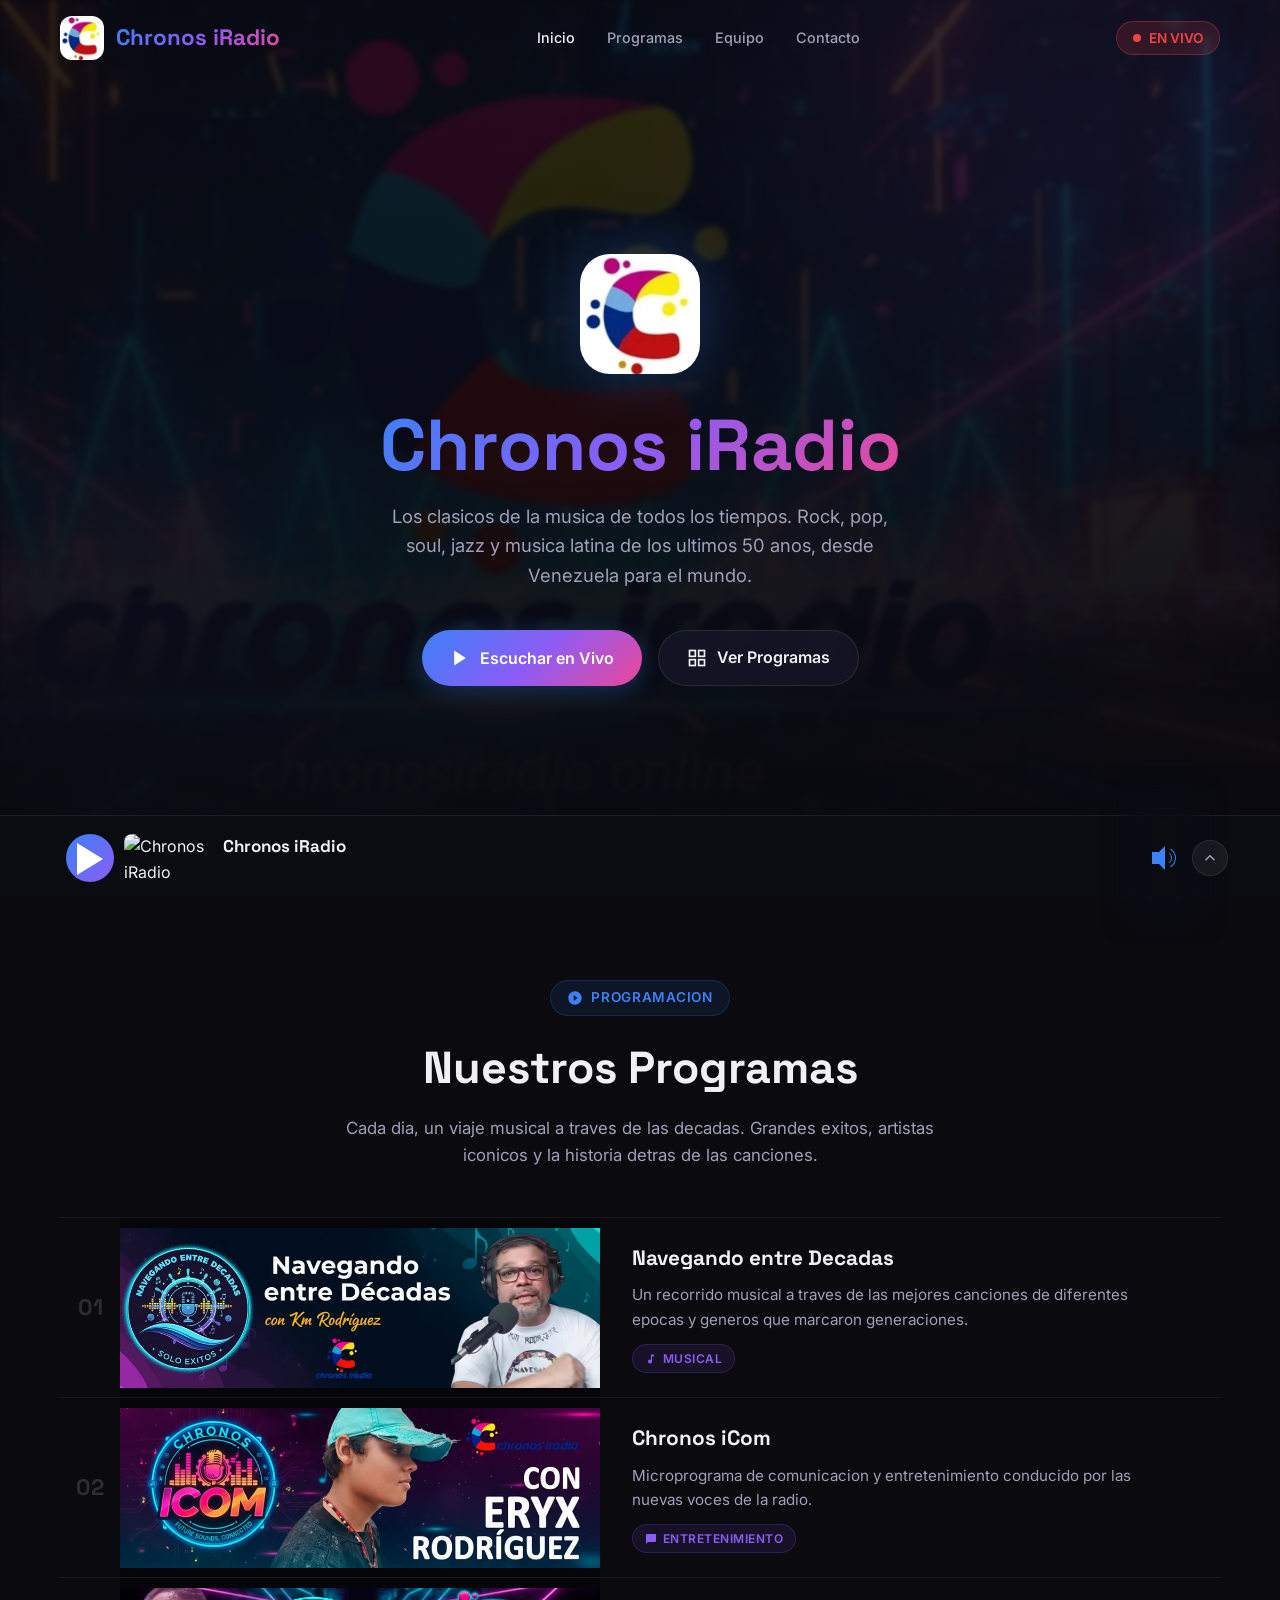
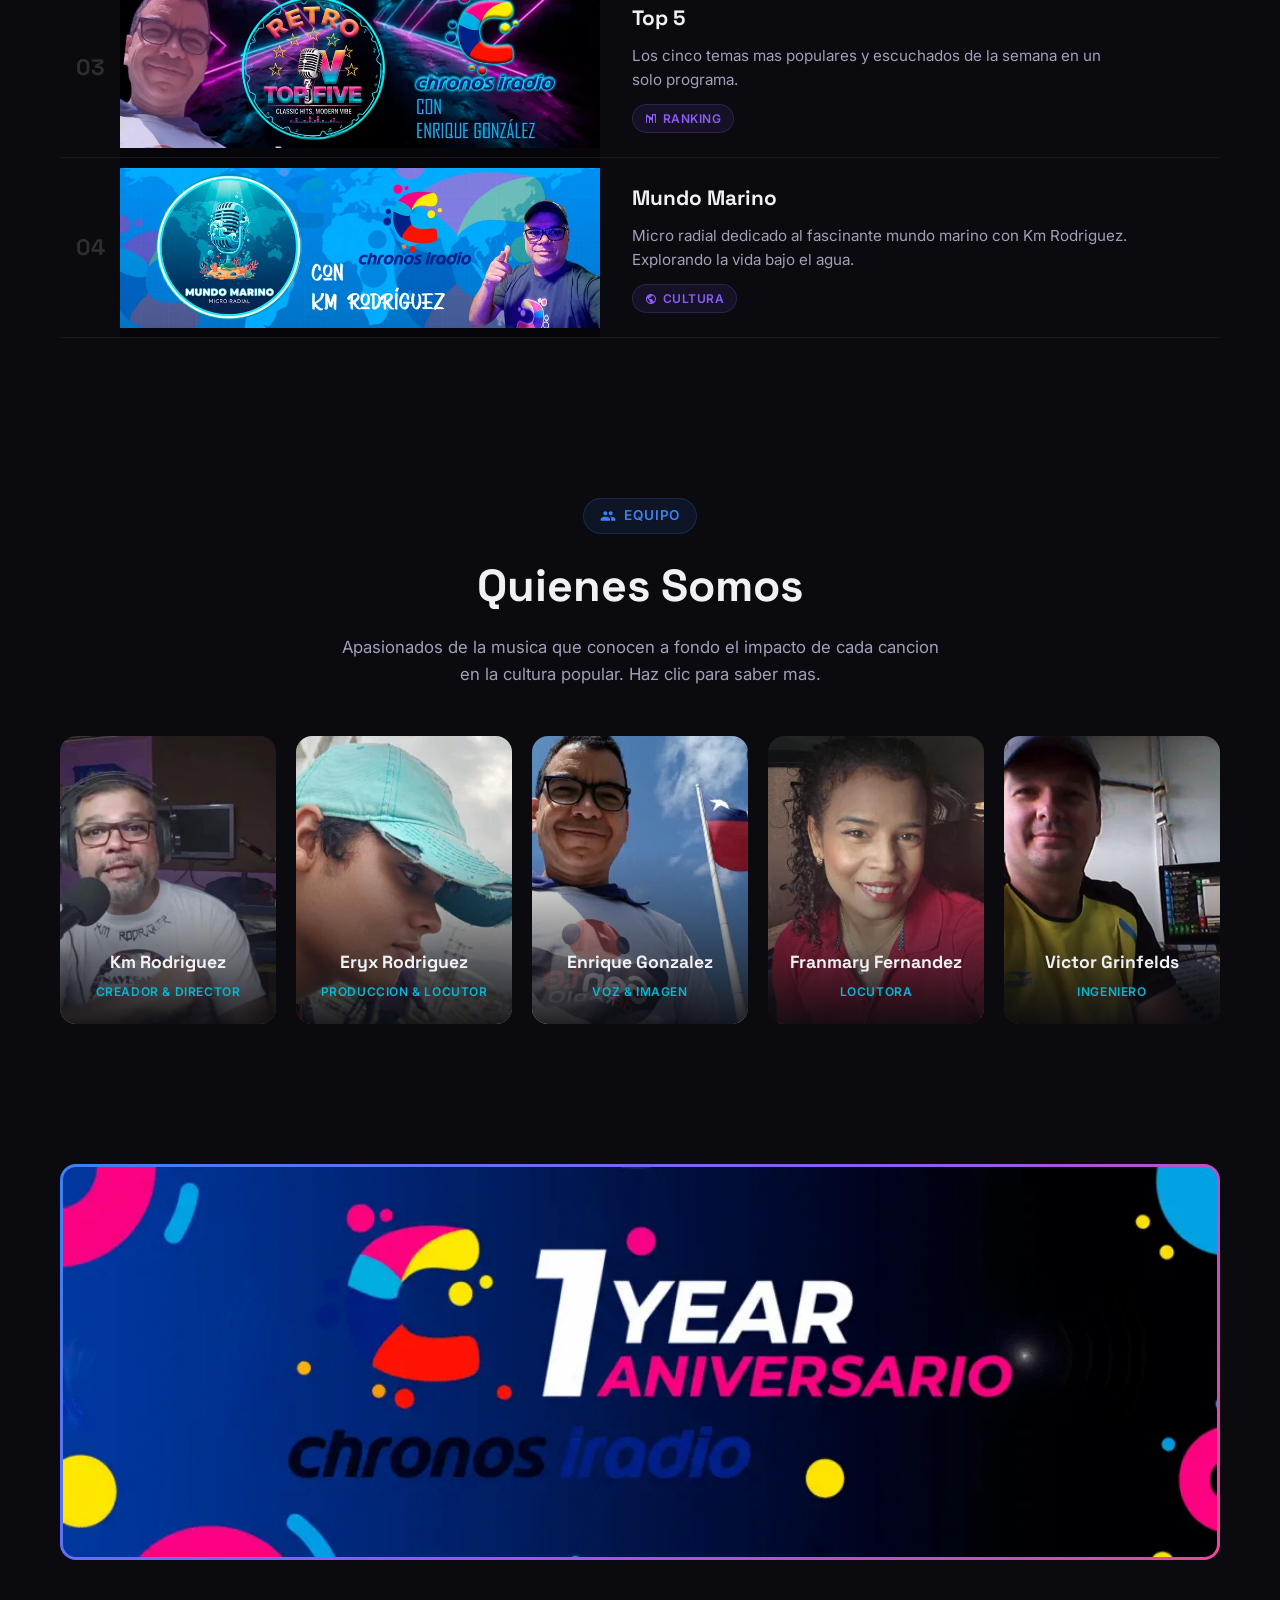
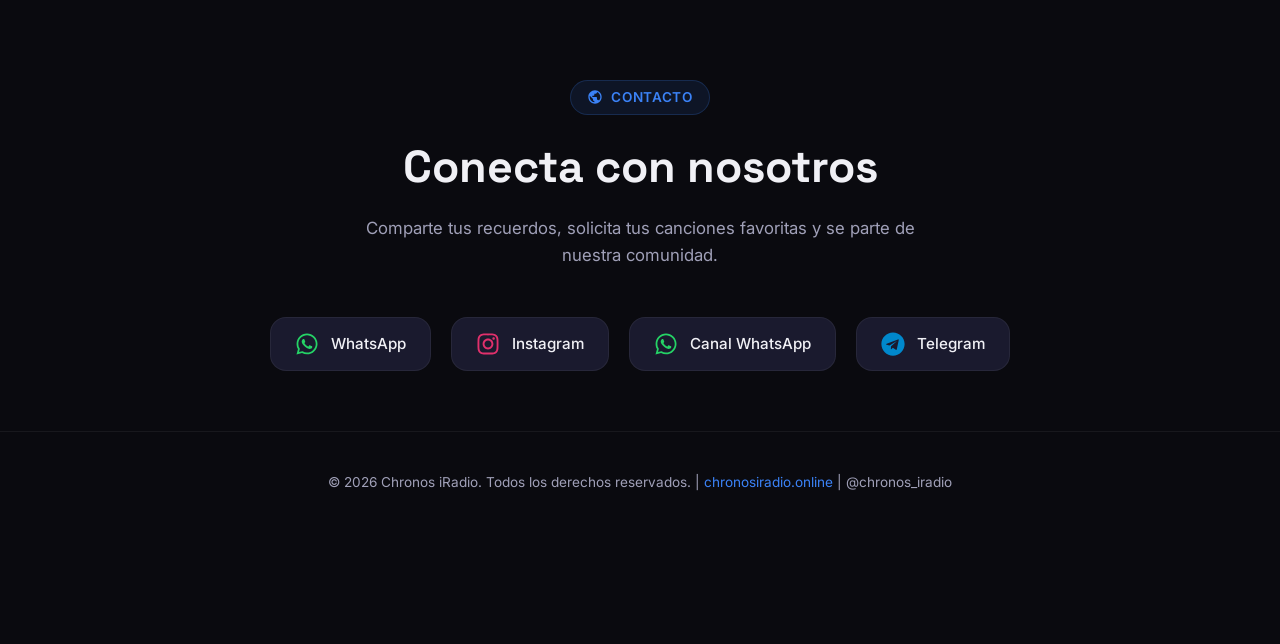
==== index.html @ 2e58a7d7 "fix(player): volumen funcional, sync play/pause, swipe en modal equipo Fullscreen player: - Volumen " ====
<!DOCTYPE html>
<html lang="es">
<head>
    <meta charset="UTF-8">
    <meta name="viewport" content="width=device-width, initial-scale=1.0">
    <title>Chronos iRadio - Radio Online en Vivo</title>
    <meta name="description" content="Chronos iRadio - Los clasicos de la musica de todos los tiempos. Radio online desde Venezuela dedicada a revivir la herencia musical de los ultimos 50 anos. Rock, pop, soul, jazz y musica latina.">
    <meta name="robots" content="index, follow, max-image-preview:large">
    <meta name="author" content="Chronos iRadio">
    <meta name="theme-color" content="#0a0a0f">
    <meta name="geo.region" content="VE">
    <meta name="geo.placename" content="Venezuela">
    <meta name="geo.position" content="10.48801;-66.87919">
    <meta name="ICBM" content="10.48801, -66.87919">
    <link rel="canonical" href="https://chronosiradio.online/">

    <!-- Open Graph -->
    <meta property="og:type" content="website">
    <meta property="og:title" content="Chronos iRadio - Radio Online en Vivo">
    <meta property="og:description" content="Los clasicos de la musica de todos los tiempos. Radio online desde Venezuela con rock, pop, soul, jazz y musica latina de los ultimos 50 anos.">
    <meta property="og:url" content="https://chronosiradio.online/">
    <meta property="og:image" content="https://chronosiradio.online/assets/og/og-banner-chronos.jpeg">
    <meta property="og:image:width" content="1080">
    <meta property="og:image:height" content="359">
    <meta property="og:image:alt" content="Chronos iRadio - Radio online desde Venezuela">
    <meta property="og:site_name" content="Chronos iRadio">
    <meta property="og:locale" content="es_VE">

    <!-- Twitter Card -->
    <meta name="twitter:card" content="summary_large_image">
    <meta name="twitter:title" content="Chronos iRadio - Radio Online en Vivo">
    <meta name="twitter:description" content="Los clasicos de la musica de todos los tiempos. Radio online desde Venezuela con rock, pop, soul, jazz y musica latina de los ultimos 50 anos.">
    <meta name="twitter:image" content="https://chronosiradio.online/assets/og/og-banner-chronos.jpeg">
    <meta name="twitter:image:alt" content="Chronos iRadio - Radio online desde Venezuela">
    <meta name="twitter:site" content="@chronos_iradio">

    <!-- Favicon & Manifest -->
    <link rel="icon" href="assets/logo/chronos-32.jpg" sizes="32x32">
    <link rel="icon" href="assets/logo/chronos-192.jpg" sizes="192x192">
    <link rel="apple-touch-icon" href="assets/logo/chronos-180.jpg">
    <link rel="manifest" href="manifest.json">
    <link rel="author" href="humans.txt">

    <!-- Performance hints -->
    <link rel="preconnect" href="https://fonts.googleapis.com">
    <link rel="preconnect" href="https://fonts.gstatic.com" crossorigin>
    <link rel="dns-prefetch" href="https://onlineradiobox.com">
    <link rel="dns-prefetch" href="https://cdn.onlineradiobox.com">
    <link rel="dns-prefetch" href="https://ecdn.onlineradiobox.com">
    <link rel="preload" as="image" href="assets/hero/banner-chronos.jpeg" fetchpriority="high">
    <link rel="preload" as="image" href="assets/logo/chronos-192.jpg">
    <link href="https://fonts.googleapis.com/css2?family=Inter:wght@300;400;500;600;700;800&family=Space+Grotesk:wght@400;500;600;700&display=swap" rel="stylesheet">

    <!-- Schema.org JSON-LD -->
    <script type="application/ld+json">
    {
        "@context": "https://schema.org",
        "@graph": [
            {
                "@type": "RadioStation",
                "@id": "https://chronosiradio.online/#radiostation",
                "name": "Chronos iRadio",
                "url": "https://chronosiradio.online/",
                "logo": "https://chronosiradio.online/assets/logo/chronos-192.jpg",
                "image": "https://chronosiradio.online/assets/og/og-banner-chronos.jpeg",
                "description": "Chronos iRadio es una estacion de radio dedicada a revivir y celebrar la rica herencia musical de los ultimos cincuenta anos. Desde los vibrantes ritmos del rock de los 70, pasando por las melodias del pop y el soul, hasta los inolvidables acordes del jazz y la musica latina.",
                "genre": ["Rock", "Pop", "Soul", "Jazz", "Latin"],
                "broadcastFrequency": "Online",
                "broadcastTimezone": "America/Caracas",
                "inLanguage": "es",
                "areaServed": {
                    "@type": "Country",
                    "name": "Venezuela"
                },
                "address": {
                    "@type": "PostalAddress",
                    "addressCountry": "VE"
                },
                "sameAs": [
                    "https://www.instagram.com/chronos_iradio",
                    "https://whatsapp.com/channel/0029Vb71Xvi05MUjSz673L1W",
                    "http://t.me/Km_rodriguez"
                ],
                "founder": {
                    "@type": "Person",
                    "name": "Km Rodriguez",
                    "jobTitle": "Creador y Director"
                },
                "employee": [
                    {
                        "@type": "Person",
                        "name": "Eryx Rodriguez",
                        "jobTitle": "Produccion y Locutor"
                    },
                    {
                        "@type": "Person",
                        "name": "Enrique Gonzalez",
                        "jobTitle": "Voz e Imagen"
                    },
                    {
                        "@type": "Person",
                        "name": "Franmary Fernandez",
                        "jobTitle": "Locutora"
                    },
                    {
                        "@type": "Person",
                        "name": "Victor Grinfelds",
                        "jobTitle": "Ingeniero"
                    }
                ]
            },
            {
                "@type": "WebSite",
                "@id": "https://chronosiradio.online/#website",
                "url": "https://chronosiradio.online/",
                "name": "Chronos iRadio",
                "publisher": { "@id": "https://chronosiradio.online/#radiostation" },
                "inLanguage": "es"
            }
        ]
    }
    </script>
    <link rel="stylesheet" href="styles.css">
</head>
<body>

    <a href="#main-content" class="skip-link">Saltar al contenido</a>

    <div class="bg-glow" aria-hidden="true"></div>

    <!-- Header -->
    <header>
    <nav class="navbar" id="navbar">
        <div class="container">
            <a href="#" class="logo">
                <img src="assets/logo/chronos-192.jpg" alt="Chronos iRadio" width="192" height="192" decoding="async">
                <span class="logo-text">Chronos iRadio</span>
            </a>
            <ul class="nav-links">
                <li><a href="#inicio" class="active">Inicio</a></li>
                <li><a href="#programas">Programas</a></li>
                <li><a href="#equipo">Equipo</a></li>
                <li><a href="#contacto">Contacto</a></li>
            </ul>
            <button type="button" class="nav-live-badge" onclick="playAndExpand()" aria-label="Escuchar en vivo y abrir reproductor">
                <span class="live-dot"></span>
                EN VIVO
            </button>
            <button class="menu-toggle" onclick="toggleMobileNav()" aria-label="Abrir menu de navegacion" aria-expanded="false" id="menuToggle">
                <span></span><span></span><span></span>
            </button>
        </div>
    </nav>
    </header>

    <!-- Mobile Nav -->
    <div class="mobile-nav" id="mobileNav" role="dialog" aria-modal="true" aria-label="Menu de navegacion">
        <button class="mobile-nav-close" onclick="toggleMobileNav()">
            <svg viewBox="0 0 24 24" fill="none" stroke="currentColor" stroke-width="2"><line x1="18" y1="6" x2="6" y2="18"/><line x1="6" y1="6" x2="18" y2="18"/></svg>
        </button>
        <a href="#inicio" onclick="toggleMobileNav()">Inicio</a>
        <a href="#programas" onclick="toggleMobileNav()">Programas</a>
        <a href="#equipo" onclick="toggleMobileNav()">Equipo</a>
        <a href="#contacto" onclick="toggleMobileNav()">Contacto</a>
    </div>

    <main id="main-content">

    <!-- Hero -->
    <section class="hero" id="inicio">
        <div class="hero-bg">
            <img src="assets/hero/banner-chronos.jpeg" alt="" width="1080" height="359" fetchpriority="high" decoding="async">
        </div>
        <div class="hero-content">
            <img class="hero-logo" src="assets/logo/chronos-192.jpg" alt="Chronos iRadio Logo" width="192" height="192" fetchpriority="high" decoding="async">
            <h1><span>Chronos iRadio</span></h1>
            <p>Los clasicos de la musica de todos los tiempos. Rock, pop, soul, jazz y musica latina de los ultimos 50 anos, desde Venezuela para el mundo.</p>
            <div class="hero-actions">
                <button type="button" class="btn btn-primary" onclick="playAndExpand()" aria-label="Escuchar Chronos iRadio en vivo y abrir reproductor">
                    <svg viewBox="0 0 24 24" fill="currentColor" aria-hidden="true"><polygon points="5 3 19 12 5 21 5 3"/></svg>
                    Escuchar en Vivo
                </button>
                <a href="#programas" class="btn btn-secondary">
                    <svg viewBox="0 0 24 24" fill="none" stroke="currentColor" stroke-width="2"><rect x="3" y="3" width="7" height="7"/><rect x="14" y="3" width="7" height="7"/><rect x="14" y="14" width="7" height="7"/><rect x="3" y="14" width="7" height="7"/></svg>
                    Ver Programas
                </a>
            </div>
        </div>
    </section>

    <!-- Programs - Cronograma -->
    <section id="programas">
        <div class="container">
            <div class="section-header fade-up">
                <span class="section-tag">
                    <svg width="16" height="16" viewBox="0 0 24 24" fill="currentColor"><path d="M12 2C6.48 2 2 6.48 2 12s4.48 10 10 10 10-4.48 10-10S17.52 2 12 2zm-2 14.5v-9l6 4.5-6 4.5z"/></svg>
                    Programacion
                </span>
                <h2>Nuestros Programas</h2>
                <p>Cada dia, un viaje musical a traves de las decadas. Grandes exitos, artistas iconicos y la historia detras de las canciones.</p>
            </div>

            <div class="schedule-list">
                <div class="schedule-item fade-up stagger-1">
                    <div class="schedule-number">01</div>
                    <div class="schedule-img">
                        <img src="assets/programas/navegando-entre-decadas.webp" alt="Navegando entre Decadas" width="900" height="300" loading="lazy" decoding="async">
                    </div>
                    <div class="schedule-info">
                        <h3>Navegando entre Decadas</h3>
                        <p>Un recorrido musical a traves de las mejores canciones de diferentes epocas y generos que marcaron generaciones.</p>
                        <span class="schedule-badge">
                            <svg width="12" height="12" viewBox="0 0 24 24" fill="currentColor"><path d="M12 3v10.55c-.59-.34-1.27-.55-2-.55-2.21 0-4 1.79-4 4s1.79 4 4 4 4-1.79 4-4V7h4V3h-6z"/></svg>
                            Musical
                        </span>
                    </div>
                </div>

                <div class="schedule-item fade-up stagger-2">
                    <div class="schedule-number">02</div>
                    <div class="schedule-img">
                        <img src="assets/programas/chronos-icom.webp" alt="Chronos iCom" width="900" height="300" loading="lazy" decoding="async">
                    </div>
                    <div class="schedule-info">
                        <h3>Chronos iCom</h3>
                        <p>Microprograma de comunicacion y entretenimiento conducido por las nuevas voces de la radio.</p>
                        <span class="schedule-badge">
                            <svg width="12" height="12" viewBox="0 0 24 24" fill="currentColor"><path d="M20 2H4c-1.1 0-2 .9-2 2v18l4-4h14c1.1 0 2-.9 2-2V4c0-1.1-.9-2-2-2z"/></svg>
                            Entretenimiento
                        </span>
                    </div>
                </div>

                <div class="schedule-item fade-up stagger-3">
                    <div class="schedule-number">03</div>
                    <div class="schedule-img">
                        <img src="assets/programas/top5.webp" alt="Top 5" width="900" height="300" loading="lazy" decoding="async">
                    </div>
                    <div class="schedule-info">
                        <h3>Top 5</h3>
                        <p>Los cinco temas mas populares y escuchados de la semana en un solo programa.</p>
                        <span class="schedule-badge">
                            <svg width="12" height="12" viewBox="0 0 24 24" fill="currentColor"><path d="M2 20h2V8l4 2V6L2 2v18zm6 0h2v-7l4 2V9l-4-2-2-1v14zm6 0h2V4l4 2V2l-6-0v18zm6 0h2V2h-2v18z"/></svg>
                            Ranking
                        </span>
                    </div>
                </div>

                <div class="schedule-item fade-up stagger-4">
                    <div class="schedule-number">04</div>
                    <div class="schedule-img">
                        <img src="assets/programas/mundo-marino.webp" alt="Mundo Marino" width="900" height="300" loading="lazy" decoding="async">
                    </div>
                    <div class="schedule-info">
                        <h3>Mundo Marino</h3>
                        <p>Micro radial dedicado al fascinante mundo marino con Km Rodriguez. Explorando la vida bajo el agua.</p>
                        <span class="schedule-badge">
                            <svg width="12" height="12" viewBox="0 0 24 24" fill="currentColor"><path d="M12 2C6.48 2 2 6.48 2 12s4.48 10 10 10 10-4.48 10-10S17.52 2 12 2zm-1 17.93c-3.95-.49-7-3.85-7-7.93 0-.62.08-1.21.21-1.79L9 15v1c0 1.1.9 2 2 2v1.93zm6.9-2.54c-.26-.81-1-1.39-1.9-1.39h-1v-3c0-.55-.45-1-1-1H8v-2h2c.55 0 1-.45 1-1V7h2c1.1 0 2-.9 2-2v-.41c2.93 1.19 5 4.06 5 7.41 0 2.08-.8 3.97-2.1 5.39z"/></svg>
                            Cultura
                        </span>
                    </div>
                </div>
            </div>
        </div>
    </section>

    <!-- Team -->
    <section id="equipo">
        <div class="container">
            <div class="section-header fade-up">
                <span class="section-tag">
                    <svg width="16" height="16" viewBox="0 0 24 24" fill="currentColor"><path d="M16 11c1.66 0 2.99-1.34 2.99-3S17.66 5 16 5c-1.66 0-3 1.34-3 3s1.34 3 3 3zm-8 0c1.66 0 2.99-1.34 2.99-3S9.66 5 8 5C6.34 5 5 6.34 5 8s1.34 3 3 3zm0 2c-2.33 0-7 1.17-7 3.5V19h14v-2.5c0-2.33-4.67-3.5-7-3.5zm8 0c-.29 0-.62.02-.97.05 1.16.84 1.97 1.97 1.97 3.45V19h6v-2.5c0-2.33-4.67-3.5-7-3.5z"/></svg>
                    Equipo
                </span>
                <h2>Quienes Somos</h2>
                <p>Apasionados de la musica que conocen a fondo el impacto de cada cancion en la cultura popular. Haz clic para saber mas.</p>
            </div>

            <div class="team-grid">
                <div class="team-card fade-up stagger-1" onclick="openModal(0)" onkeydown="if(event.key==='Enter')openModal(0)" role="button" tabindex="0" aria-label="Ver perfil de Km Rodriguez">
                    <img class="team-card-img" src="assets/team/km-rodriguez.webp" alt="Km Rodriguez" width="300" height="400" loading="lazy" decoding="async">
                    <div class="team-card-overlay"></div>
                    <div class="team-card-label">
                        <h3>Km Rodriguez</h3>
                        <span>Creador & Director</span>
                    </div>
                    <div class="team-card-hint">
                        <svg viewBox="0 0 24 24" fill="none" stroke="currentColor" stroke-width="2"><polyline points="15 3 21 3 21 9"/><line x1="21" y1="3" x2="14" y2="10"/></svg>
                    </div>
                    <div class="team-card-border"></div>
                </div>

                <div class="team-card fade-up stagger-2" onclick="openModal(1)" onkeydown="if(event.key==='Enter')openModal(1)" role="button" tabindex="0" aria-label="Ver perfil de Eryx Rodriguez">
                    <img class="team-card-img" src="assets/team/eryx-rodriguez.webp" alt="Eryx Rodriguez" width="300" height="400" loading="lazy" decoding="async">
                    <div class="team-card-overlay"></div>
                    <div class="team-card-label">
                        <h3>Eryx Rodriguez</h3>
                        <span>Produccion & Locutor</span>
                    </div>
                    <div class="team-card-hint">
                        <svg viewBox="0 0 24 24" fill="none" stroke="currentColor" stroke-width="2"><polyline points="15 3 21 3 21 9"/><line x1="21" y1="3" x2="14" y2="10"/></svg>
                    </div>
                    <div class="team-card-border"></div>
                </div>

                <div class="team-card fade-up stagger-3" onclick="openModal(2)" onkeydown="if(event.key==='Enter')openModal(2)" role="button" tabindex="0" aria-label="Ver perfil de Enrique Gonzalez">
                    <img class="team-card-img" src="assets/team/enrique-gonzalez.webp" alt="Enrique Gonzalez" width="300" height="400" loading="lazy" decoding="async">
                    <div class="team-card-overlay"></div>
                    <div class="team-card-label">
                        <h3>Enrique Gonzalez</h3>
                        <span>Voz & Imagen</span>
                    </div>
                    <div class="team-card-hint">
                        <svg viewBox="0 0 24 24" fill="none" stroke="currentColor" stroke-width="2"><polyline points="15 3 21 3 21 9"/><line x1="21" y1="3" x2="14" y2="10"/></svg>
                    </div>
                    <div class="team-card-border"></div>
                </div>

                <div class="team-card fade-up stagger-4" onclick="openModal(3)" onkeydown="if(event.key==='Enter')openModal(3)" role="button" tabindex="0" aria-label="Ver perfil de Franmary Fernandez">
                    <img class="team-card-img" src="assets/team/franmary-fernandez.webp" alt="Franmary Fernandez" width="300" height="400" loading="lazy" decoding="async">
                    <div class="team-card-overlay"></div>
                    <div class="team-card-label">
                        <h3>Franmary Fernandez</h3>
                        <span>Locutora</span>
                    </div>
                    <div class="team-card-hint">
                        <svg viewBox="0 0 24 24" fill="none" stroke="currentColor" stroke-width="2"><polyline points="15 3 21 3 21 9"/><line x1="21" y1="3" x2="14" y2="10"/></svg>
                    </div>
                    <div class="team-card-border"></div>
                </div>

                <div class="team-card fade-up" onclick="openModal(4)" onkeydown="if(event.key==='Enter')openModal(4)" role="button" tabindex="0" aria-label="Ver perfil de Victor Grinfelds">
                    <img class="team-card-img" src="assets/team/victor-grinfelds.webp" alt="Victor Grinfelds" width="300" height="400" loading="lazy" decoding="async">
                    <div class="team-card-overlay"></div>
                    <div class="team-card-label">
                        <h3>Victor Grinfelds</h3>
                        <span>Ingeniero</span>
                    </div>
                    <div class="team-card-hint">
                        <svg viewBox="0 0 24 24" fill="none" stroke="currentColor" stroke-width="2"><polyline points="15 3 21 3 21 9"/><line x1="21" y1="3" x2="14" y2="10"/></svg>
                    </div>
                    <div class="team-card-border"></div>
                </div>
            </div>
        </div>
    </section>

    <!-- Team Modal -->
    <div class="modal-backdrop" id="teamModal" onclick="closeModal(event)" role="dialog" aria-modal="true" aria-labelledby="modalName">
        <div class="modal-sibling modal-sibling-prev" id="siblingPrev" onclick="navigateModal(-1)" role="button" tabindex="0" aria-label="Miembro anterior">
            <img class="modal-sibling-img" id="siblingPrevImg" src="" alt="" width="240" height="140" decoding="async">
            <div class="modal-sibling-info">
                <h4 id="siblingPrevName"></h4>
                <span id="siblingPrevRole"></span>
            </div>
        </div>
        <div class="modal-card" onclick="event.stopPropagation()">
            <button class="modal-close" onclick="closeModal()" aria-label="Cerrar modal">
                <svg viewBox="0 0 24 24" fill="none" stroke="currentColor" stroke-width="2" aria-hidden="true"><line x1="18" y1="6" x2="6" y2="18"/><line x1="6" y1="6" x2="18" y2="18"/></svg>
            </button>
            <div class="modal-img-wrap">
                <img id="modalImg" src="" alt="" width="320" height="400" decoding="async">
            </div>
            <div class="modal-body">
                <h2 id="modalName"></h2>
                <div class="modal-role" id="modalRole"></div>
                <p id="modalDesc"></p>
            </div>
        </div>
        <div class="modal-sibling modal-sibling-next" id="siblingNext" onclick="navigateModal(1)" role="button" tabindex="0" aria-label="Miembro siguiente">
            <img class="modal-sibling-img" id="siblingNextImg" src="" alt="" width="240" height="140" decoding="async">
            <div class="modal-sibling-info">
                <h4 id="siblingNextName"></h4>
                <span id="siblingNextRole"></span>
            </div>
        </div>
    </div>

    <!-- Anniversary -->
    <section class="anniversary">
        <div class="container">
            <div class="anniversary-card fade-up">
                <div class="anniversary-inner">
                    <img src="assets/aniversario/banner-aniversario.webp" alt="1er Aniversario Chronos iRadio" width="1024" height="346" loading="lazy" decoding="async">
                </div>
            </div>
        </div>
    </section>

    <!-- Social / Contact -->
    <section class="social-section" id="contacto">
        <div class="container">
            <div class="section-header fade-up">
                <span class="section-tag">
                    <svg width="16" height="16" viewBox="0 0 24 24" fill="currentColor"><path d="M12 2C6.48 2 2 6.48 2 12s4.48 10 10 10 10-4.48 10-10S17.52 2 12 2zm-1 17.93c-3.95-.49-7-3.85-7-7.93 0-.62.08-1.21.21-1.79L9 15v1c0 1.1.9 2 2 2v1.93zm6.9-2.54c-.26-.81-1-1.39-1.9-1.39h-1v-3c0-.55-.45-1-1-1H8v-2h2c.55 0 1-.45 1-1V7h2c1.1 0 2-.9 2-2v-.41c2.93 1.19 5 4.06 5 7.41 0 2.08-.8 3.97-2.1 5.39z"/></svg>
                    Contacto
                </span>
                <h2>Conecta con nosotros</h2>
                <p>Comparte tus recuerdos, solicita tus canciones favoritas y se parte de nuestra comunidad.</p>
            </div>
            <div class="social-grid fade-up">
                <a href="https://wa.me/qr/2DUYA6GKYEP6I1" target="_blank" rel="noopener" class="social-link whatsapp" aria-label="Contactar por WhatsApp">
                    <svg viewBox="0 0 448 512" fill="currentColor"><path d="M380.9 97.1C339 55.1 283.2 32 223.9 32c-122.4 0-222 99.6-222 222 0 39.1 10.2 77.3 29.6 111L0 480l117.7-30.9c32.4 17.7 68.9 27 106.1 27h.1c122.3 0 224.1-99.6 224.1-222 0-59.3-25.2-115-67.1-157zm-157 341.6c-33.2 0-65.7-8.9-94-25.7l-6.7-4-69.8 18.3L72 359.2l-4.4-7c-18.5-29.4-28.2-63.3-28.2-98.2 0-101.7 82.8-184.5 184.6-184.5 49.3 0 95.6 19.2 130.4 54.1 34.8 34.9 56.2 81.2 56.1 130.5 0 101.8-84.9 184.6-186.6 184.6zm101.2-138.2c-5.5-2.8-32.8-16.2-37.9-18-5.1-1.9-8.8-2.8-12.5 2.8-3.7 5.6-14.3 18-17.6 21.8-3.2 3.7-6.5 4.2-12 1.4-32.6-16.3-54-29.1-75.5-66-5.7-9.8 5.7-9.1 16.3-30.3 1.8-3.7.9-6.9-.5-9.7-1.4-2.8-12.5-30.1-17.1-41.2-4.5-10.8-9.1-9.3-12.5-9.5-3.2-.2-6.9-.2-10.6-.2-3.7 0-9.7 1.4-14.8 6.9-5.1 5.6-19.4 19-19.4 46.3 0 27.3 19.9 53.7 22.6 57.4 2.8 3.7 39.1 59.7 94.8 83.8 35.2 15.2 49 16.5 66.6 13.9 10.7-1.6 32.8-13.4 37.4-26.4 4.6-13 4.6-24.1 3.2-26.4-1.3-2.5-5-3.9-10.5-6.6z"/></svg>
                    <span>WhatsApp</span>
                </a>
                <a href="https://www.instagram.com/chronos_iradio" target="_blank" rel="me noopener" class="social-link instagram" aria-label="Seguir en Instagram">
                    <svg viewBox="0 0 448 512" fill="currentColor"><path d="M224.1 141c-63.6 0-114.9 51.3-114.9 114.9s51.3 114.9 114.9 114.9S339 319.5 339 255.9 287.7 141 224.1 141zm0 189.6c-41.1 0-74.7-33.5-74.7-74.7s33.5-74.7 74.7-74.7 74.7 33.5 74.7 74.7-33.6 74.7-74.7 74.7zm146.4-194.3c0 14.9-12 26.8-26.8 26.8-14.9 0-26.8-12-26.8-26.8s12-26.8 26.8-26.8 26.8 12 26.8 26.8zm76.1 27.2c-1.7-35.9-9.9-67.7-36.2-93.9-26.2-26.2-58-34.4-93.9-36.2-37-2.1-147.9-2.1-184.9 0-35.8 1.7-67.6 9.9-93.9 36.1s-34.4 58-36.2 93.9c-2.1 37-2.1 147.9 0 184.9 1.7 35.9 9.9 67.7 36.2 93.9s58 34.4 93.9 36.2c37 2.1 147.9 2.1 184.9 0 35.9-1.7 67.7-9.9 93.9-36.2 26.2-26.2 34.4-58 36.2-93.9 2.1-37 2.1-147.8 0-184.8zM398.8 388c-7.8 19.6-22.9 34.7-42.6 42.6-29.5 11.7-99.5 9-132.1 9s-102.7 2.6-132.1-9c-19.6-7.8-34.7-22.9-42.6-42.6-11.7-29.5-9-99.5-9-132.1s-2.6-102.7 9-132.1c7.8-19.6 22.9-34.7 42.6-42.6 29.5-11.7 99.5-9 132.1-9s102.7-2.6 132.1 9c19.6 7.8 34.7 22.9 42.6 42.6 11.7 29.5 9 99.5 9 132.1s2.7 102.7-9 132.1z"/></svg>
                    <span>Instagram</span>
                </a>
                <a href="https://whatsapp.com/channel/0029Vb71Xvi05MUjSz673L1W" target="_blank" rel="noopener" class="social-link whatsapp" aria-label="Unirse al canal de WhatsApp">
                    <svg viewBox="0 0 448 512" fill="currentColor"><path d="M380.9 97.1C339 55.1 283.2 32 223.9 32c-122.4 0-222 99.6-222 222 0 39.1 10.2 77.3 29.6 111L0 480l117.7-30.9c32.4 17.7 68.9 27 106.1 27h.1c122.3 0 224.1-99.6 224.1-222 0-59.3-25.2-115-67.1-157zm-157 341.6c-33.2 0-65.7-8.9-94-25.7l-6.7-4-69.8 18.3L72 359.2l-4.4-7c-18.5-29.4-28.2-63.3-28.2-98.2 0-101.7 82.8-184.5 184.6-184.5 49.3 0 95.6 19.2 130.4 54.1 34.8 34.9 56.2 81.2 56.1 130.5 0 101.8-84.9 184.6-186.6 184.6zm101.2-138.2c-5.5-2.8-32.8-16.2-37.9-18-5.1-1.9-8.8-2.8-12.5 2.8-3.7 5.6-14.3 18-17.6 21.8-3.2 3.7-6.5 4.2-12 1.4-32.6-16.3-54-29.1-75.5-66-5.7-9.8 5.7-9.1 16.3-30.3 1.8-3.7.9-6.9-.5-9.7-1.4-2.8-12.5-30.1-17.1-41.2-4.5-10.8-9.1-9.3-12.5-9.5-3.2-.2-6.9-.2-10.6-.2-3.7 0-9.7 1.4-14.8 6.9-5.1 5.6-19.4 19-19.4 46.3 0 27.3 19.9 53.7 22.6 57.4 2.8 3.7 39.1 59.7 94.8 83.8 35.2 15.2 49 16.5 66.6 13.9 10.7-1.6 32.8-13.4 37.4-26.4 4.6-13 4.6-24.1 3.2-26.4-1.3-2.5-5-3.9-10.5-6.6z"/></svg>
                    <span>Canal WhatsApp</span>
                </a>
                <a href="http://t.me/Km_rodriguez" target="_blank" rel="noopener" class="social-link telegram" aria-label="Contactar por Telegram">
                    <svg viewBox="0 0 496 512" fill="currentColor"><path d="M248 8C111 8 0 119 0 256s111 248 248 248 248-111 248-248S385 8 248 8zm121.8 169.9l-40.7 191.8c-3 13.6-11.1 16.9-22.4 10.5l-62-45.7-29.9 28.8c-3.3 3.3-6.1 6.1-12.5 6.1l4.4-63.1 114.9-103.8c5-4.4-1.1-6.9-7.7-2.5l-142 89.4-61.2-19.1c-13.3-4.2-13.6-13.3 2.8-19.7l239.1-92.2c11.1-4 20.8 2.7 17.2 19.5z"/></svg>
                    <span>Telegram</span>
                </a>
            </div>
        </div>
    </section>

    </main>

    <!-- Footer -->
    <footer class="site-footer">
        <div class="container">
            <p>&copy; <span id="year">2026</span> Chronos iRadio. Todos los derechos reservados. | <a href="https://chronosiradio.online">chronosiradio.online</a> | @chronos_iradio</p>
        </div>
    </footer>

    <!-- Fixed Player Bar -->
    <div class="player-bar" id="playerBar">
        <div class="player-bar-inner" style="position:relative;">

            <button type="button" class="player-expand" onclick="openFullscreenPlayer()" aria-label="Abrir reproductor en pantalla completa">
                <svg viewBox="0 0 24 24" fill="none" stroke="currentColor" stroke-width="2" aria-hidden="true"><polyline points="18 15 12 9 6 15"/></svg>
            </button>

<!--OnlineRadioBox Player widget-->
            <div class="orbP" id="orb_player_145cb053ba408304" vlm="0.8">
            <style media="screen">
              .orbP{position:relative;box-sizing:border-box;overflow:hidden;font-weight:normal;border:1px solid transparent;user-select:none;text-align:left}.orbP br,.orbP>br{display:none!important}.orbP p,.orbP>p{margin:0!important;padding:0!important;line-height:normal!important;font-size:inherit!important}.orbPh{display:block;position:absolute;z-index:100;top:50%;margin-top:-12px!important;right:10px;width:21px!important;text-decoration:none!important;cursor:pointer}.orbPh>img{margin:0!important;border:none;height:24px!important;-webkit-filter:drop-shadow(2px 2px 0 rgba(47,99,160,.2));filter:drop-shadow(2px 2px 0 rgba(47,99,160,.2))}.orbPt{text-decoration:none!important}.orbPti{float:left;margin:0 10px 0 0!important;vertical-align:top!important;height:48px!important;width:89px!important;border:none!important;border-radius:2px!important;opacity:1!important}.orbPtn{display:block;margin-right:52px;line-height:24px!important;font-size:17px!important;font-weight:bold!important;text-overflow:ellipsis;overflow:hidden;white-space:nowrap}.orbPtt{display:block;margin-right:52px;text-decoration:none!important;line-height:24px!important;font-size:12px!important;opacity:.85;transition:opacity .2s;text-overflow:ellipsis;overflow:hidden;white-space:nowrap}.orbPtt:hover{opacity:1}.orbPp,.orbPs{float:left!important;margin:0 10px 0 0!important;padding:0!important;height:48px!important;width:48px!important;line-height:48px!important;border-radius:2px!important;border:none!important;text-align:center!important;cursor:pointer;-webkit-appearance:none;-moz-appearance:none;appearance:none!important}.orbPp::before,.orbPs::before{display:inline-block;vertical-align:middle;content:'';width:0;height:0;border-style:solid}.orbPp::before{border-width:16px 0 16px 26px}.orbPs::before{border-width:16px}.orbPp:hover,.orbPs:hover{-webkit-transform:scale(1.087);transform:scale(1.087)}.orbPhc{position:relative!important;box-sizing:border-box!important;padding:10px!important;overflow:hidden}
              .orbPpl{position:relative;overflow:auto;overflow-x:hidden;overflow-y:auto;margin:0!important;padding:0!important;list-style:none!important}.orbPpli{box-sizing:border-box;margin:0!important;padding:0 10px!important;list-style:none!important;background-image:none;float:none!important;height:auto!important}.orbPpli>a,.orbPpli>span{display:block!important;padding:0!important;margin:0!important;height:auto!important;font-weight:normal!important;text-decoration:none!important;line-height:32px!important;font-size:14px!important;text-overflow:ellipsis;overflow:hidden;white-space:nowrap;transition:color .125s;border:none!important;text-align:left!important}.orbPpli>a:hover,.orbPpli>span:hover{background:transparent!important}.orbPpli>a>time,.orbPpli>span>time{display:inline-block;font-size:12px!important;width:3em!important}.orbPpli+li{border-style:solid!important;border-width:1px 0 0!important}
              .orbV{position:absolute;z-index:1!important;width:24px!important;right:48px!important;top:0!important;bottom:0!important;line-height:1!important;overflow:hidden!important;transition:width .3s}.orbV:hover{width:160px!important}.orbVC{position:absolute!important;height:18px!important;left:24px!important;top:50%!important;margin:-9px 0 0 11px!important}.orbVC::after{display:block;content:'';margin-top:4px;width:0;height:0;border-style:solid;border-width:4px 100px 4px 0;opacity:.33}.orbVCs{position:absolute!important;z-index:2!important;top:0!important;width:18px!important;height:18px!important;border-radius:50%!important;cursor:ew-resize!important;box-shadow:0 6px 8px -2px rgba(0,9,18,0.36)}.orbVb{position:absolute!important;width:24px!important;height:24px!important;top:50%!important;left:0!important;margin-top:-12px;white-space:nowrap!important;cursor:pointer;transition:opacity .3s}.orbVb::before{display:inline-block;content:'';vertical-align:middle;width:7px;height:12px}.orbVb::after{display:inline-block;content:'';vertical-align:middle;border-width:12px 12px 12px 0;border-style:solid;height:0;width:0;margin-left:-6px}.orbV:hover .orbVb{opacity:.33!important;cursor:default}.orbVb>._m{display:block!important;width:7px!important;height:18px!important;position:absolute!important;top:50%;margin-top:-9px!important;right:0;overflow:hidden!important}.orbVb>._m::before{display:block;content:'';position:absolute;right:0;top:50%;width:28px;height:24px;margin-top:-12px;border:1px solid;border-radius:50%}.orbVb>._m::after{display:block;content:'';position:absolute;right:4px;top:50%;width:14px;height:14px;margin-top:-7px;border:1px solid;border-radius:50%}
              .orbF{padding:0 0 10px 10px!important;border-top:1px solid;display:flex;flex-flow:row nowrap!important}
              .orbFl{margin:0!important;padding:0!important;list-style:none!important}
              .orbFli,.orbFh{display:inline-block!important;vertical-align:top!important;line-height:18px!important;white-space:nowrap!important;margin:10px 7px 0 0!important;padding:0 6px 0 0!important;text-indent:0!important;list-style:none!important;font-size:11px!important;text-align:right}
              .orbFlif{float:left!important;width:27px!important;height:18px!important;margin-right:5px!important}
              .orbFhi{position:relative!important;display:inline-block!important;vertical-align:baseline!important;width:8px!important;height:9px!important;margin:0 8px 0 5px!important;border-style:solid!important;border-width:2px 1px 0 1px!important;border-radius:5px 5px 0 0!important;opacity:.5}
              .orbFhi::before,.orbFhi::after{display:block;content:'';position:absolute;bottom:-2px;width:0;height:3px;border-style:solid;border-width:2px;border-radius:3px}
              .orbFhi::before{left:-4px}.orbFhi::after{right:-4px}
              .orbPm{margin:0!important;padding:0!important;list-style:none!important}
              .orbPmi{position:relative;margin:0!important;padding:10px!important;list-style:none!important;border:dotted rgba(204,204,204,0.5);border-width:1px 0 0;font-size:12px!important;overflow:hidden;white-space:nowrap;line-height:1!important;cursor:pointer}
              .orbPmi::before{display:block;content:'';position:absolute;z-index:1;top:50%;right:10px;margin-top:-8px;width:0;height:0;border-style:solid;border-width:8px 0 8px 13px;opacity:.5;transition:opacity .2s}
              .orbPmi:hover::before{opacity:1}
              .orbPmi::after{display:block;content:'';position:absolute;top:0;bottom:0;right:0;width:36px}
              .orbPmii{display:inline-block;vertical-align:middle;margin-right:10px;width:30px;height:16px;border:none!important;border-radius:2px!important}
              .orbPmin{display:inline-block;vertical-align:middle}
              .cmpct .orbPti{height:24px!important;width:44px!important}
              .cmpct .orbPtn{line-height:12px!important;font-size:12px!important}
              .cmpct .orbPtt{line-height:12px!important;font-size:10px!important}
              .cmpct .orbPp,.cmpct .orbPs{height:24px!important;width:24px!important;line-height:24px!important}
              .cmpct .orbPp::before{border-width:8px 0 8px 13px!important}
              .cmpct .orbPs::before{border-width:8px!important}
              .cmpct .orbPpli>a,.cmpct .orbPpli>span{line-height:24px!important;font-size:12px!important}
              .cmpct .orbPpli>a>time,.cmpct .orbPpli>span>time{font-size:11px!important}
            </style>
            <style media="screen" id="orb_player_145cb053ba408304_settings">
              .orbP{background-color:transparent !important;border:none !important;border-radius:0 !important;}
              .orbPp,.orbPs{background:linear-gradient(135deg, #3b82f6, #8b5cf6) !important;border-radius:50% !important;}
              .orbPp::before{border-color:transparent transparent transparent #fff !important}
              .orbPs::before{border-color:#fff !important}
              .orbPtn,.orbPtt,.orbPtt:hover{color:#f0f0f5 !important;}
              .orbV{background-color:rgba(12,12,20,0.95) !important;box-shadow:0 0 24px 24px rgba(12,12,20,0.95) !important}
              .orbVC::after,.orbVb::after{border-color:transparent #3b82f6 transparent transparent !important}
              .orbVb::before,.orbVCs{background:#3b82f6 !important}
              .orbVb>._m::before,.orbVb>._m::after{border-color:#3b82f6 !important}
              .orbPti{border-radius:8px !important}
              .orbPhc{padding:14px 10px !important;overflow:visible !important}
              .orbPtn{line-height:24px !important;min-height:24px !important}
              .orbPtt{line-height:24px !important;min-height:24px !important}
              .orbPp,.orbPs{min-height:48px !important}
            </style>
            <div class="orbPhc">
              <a class="orbPh" href="https://onlineradiobox.com/ve/" title="Listen on Online Radio Box!" target="_blank"><img src="https://ecdn.onlineradiobox.com/img/wl.svg" alt="Listen on Online Radio Box!"></a>
              <audio id="orb_player_145cb053ba408304_p" crossorigin="anonymous" style="width:1px;height:1px;overflow:hidden;position:absolute;"></audio>
              <button class="orbPp" title="En Vivo" aria-label="Reproducir Chronos iRadio en directo" country="ve" alias="chronos" stream="1" autoplay="autoplay"></button>
              <a class="orbPt" href="https://onlineradiobox.com/ve/chronos/" target="_blank">
                <img class="orbPti" src="https://cdn.onlineradiobox.com/img/l/1/140421.v2.png" alt="Chronos iRadio">
                <span class="orbPtn">Chronos iRadio</span>
              </a>
              <span class="orbPtt" loading="cargando" playing="en directo" error="error de reproduccion" not_supported="this browser can't play it" external="Escuchar ahora (Abrir en un reproductor emergente)" geo_blocked="No disponible en tu pa&iacute;s"></span>
              <div class="orbV"><div class="orbVb"><i class="_m"></i></div><div class="orbVC"><div class="orbVCs"></div></div></div>
            </div>
            <script>
              // Fix protocol-relative URLs (//...) when opened via file://
              if (location.protocol === 'file:') {
                (function() {
                  function fixUrl(u) { return (typeof u === 'string' && u.startsWith('//')) ? 'https:' + u : u; }

                  // Patch script.src setter
                  var desc = Object.getOwnPropertyDescriptor(HTMLScriptElement.prototype, 'src');
                  if (desc && desc.set) {
                    var origSet = desc.set;
                    Object.defineProperty(HTMLScriptElement.prototype, 'src', {
                      set: function(v) { origSet.call(this, fixUrl(v)); },
                      get: desc.get, configurable: true
                    });
                  }

                  // Patch setAttribute for src/href
                  var origSetAttr = Element.prototype.setAttribute;
                  Element.prototype.setAttribute = function(n, v) {
                    if (n === 'src' || n === 'href') v = fixUrl(v);
                    return origSetAttr.call(this, n, v);
                  };

                  // Patch XMLHttpRequest.open
                  var origXhrOpen = XMLHttpRequest.prototype.open;
                  XMLHttpRequest.prototype.open = function(method, url) {
                    arguments[1] = fixUrl(url);
                    return origXhrOpen.apply(this, arguments);
                  };

                  // Patch fetch
                  var origFetch = window.fetch;
                  window.fetch = function(input) {
                    if (typeof input === 'string') arguments[0] = fixUrl(input);
                    return origFetch.apply(this, arguments);
                  };
                })();
              }

              var orbp_w = orbp_w || { lang: "es-es" };
              orbp_w.cmd = orbp_w.cmd || [];
              orbp_w.apiUrl = "https://onlineradiobox.com";
              orbp_w.cmd.push(function() { orbp_w.init("orb_player_145cb053ba408304"); });
              var s, t; s = document.createElement('script'); s.type = 'text/javascript';
              s.src = "https://ecdn.onlineradiobox.com/js/pwidget2.min.235ca64e.js";
              t = document.getElementsByTagName('script')[0]; t.parentNode.insertBefore(s, t);
            </script>
            </div>
            <!--OnlineRadioBox Player widget-->
        </div>
    </div>

    <!-- Fullscreen Player -->
    <div class="fsp" id="fullscreenPlayer" role="dialog" aria-modal="true" aria-label="Reproductor en pantalla completa" aria-hidden="true">
        <div class="fsp-backdrop" onclick="closeFullscreenPlayer()"></div>
        <div class="fsp-content">
            <div class="fsp-top">
                <button type="button" class="fsp-close" onclick="closeFullscreenPlayer()" aria-label="Cerrar reproductor">
                    <svg viewBox="0 0 24 24" fill="none" stroke="currentColor" stroke-width="2.5" aria-hidden="true"><polyline points="6 9 12 15 18 9"/></svg>
                </button>
                <span class="fsp-label">Reproduciendo ahora</span>
                <span style="width:44px;" aria-hidden="true"></span>
            </div>

            <div class="fsp-cover">
                <img src="assets/logo/chronos-192.jpg" alt="Chronos iRadio" width="192" height="192">
            </div>

            <div class="fsp-info">
                <h2>Chronos iRadio</h2>
                <div class="fsp-status" id="fspStatus">
                    <span class="live-dot"></span>
                    <span id="fspStatusText">En directo</span>
                </div>
                <div class="fsp-track" id="fspTrack" aria-live="polite">Los clásicos de siempre</div>
            </div>

            <div style="width:100%; display:flex; flex-direction:column; align-items:center;">
                <div class="fsp-controls">
                    <button type="button" class="fsp-play" id="fspPlay" onclick="togglePlay()" aria-label="Reproducir o pausar">
                        <svg id="fspPlayIcon" viewBox="0 0 24 24" fill="currentColor" aria-hidden="true"><polygon points="7 4 20 12 7 20 7 4"/></svg>
                    </button>
                </div>

                <div class="fsp-volume-wrap">
                    <svg viewBox="0 0 24 24" fill="currentColor" aria-hidden="true"><path d="M3 9v6h4l5 5V4L7 9H3z"/></svg>
                    <input type="range" class="fsp-volume" id="fspVolume" min="0" max="100" value="80" aria-label="Volumen">
                    <svg viewBox="0 0 24 24" fill="currentColor" aria-hidden="true"><path d="M3 9v6h4l5 5V4L7 9H3zm13.5 3c0-1.77-1.02-3.29-2.5-4.03v8.05c1.48-.73 2.5-2.25 2.5-4.02zM14 3.23v2.06c2.89.86 5 3.54 5 6.71s-2.11 5.85-5 6.71v2.06c4.01-.91 7-4.49 7-8.77s-2.99-7.86-7-8.77z"/></svg>
                </div>
            </div>
        </div>
    </div>

    <script src="app.js" defer></script>
</body>
</html>
---- styles.css ----
*, *::before, *::after { box-sizing: border-box; margin: 0; padding: 0; }

:root {
    --bg-primary: #0a0a0f;
    --bg-secondary: #12121a;
    --bg-card: #1a1a2e;
    --bg-glass: rgba(26, 26, 46, 0.6);
    --text-primary: #f0f0f5;
    --text-secondary: #a0a0b8;
    --accent-blue: #3b82f6;
    --accent-purple: #8b5cf6;
    --accent-pink: #ec4899;
    --accent-cyan: #06b6d4;
    --gradient-main: linear-gradient(135deg, #3b82f6, #8b5cf6, #ec4899);
    --radius: 16px;
    --radius-sm: 8px;
    --shadow: 0 8px 32px rgba(0, 0, 0, 0.3);
    --transition: 0.3s cubic-bezier(0.4, 0, 0.2, 1);
}

html { scroll-behavior: smooth; }

body {
    font-family: 'Inter', system-ui, -apple-system, sans-serif;
    background: var(--bg-primary);
    color: var(--text-primary);
    line-height: 1.6;
    overflow-x: hidden;
    padding-bottom: 130px;
}

a { color: inherit; text-decoration: none; }
img { max-width: 100%; height: auto; display: block; }
button { border: none; cursor: pointer; font-family: inherit; }

.container { width: 100%; max-width: 1200px; margin: 0 auto; padding: 0 20px; }

/* ===== BG GLOW ===== */
.bg-glow { position: fixed; top: 0; left: 0; width: 100%; height: 100%; pointer-events: none; z-index: 0; overflow: hidden; }
.bg-glow::before, .bg-glow::after { content: ''; position: absolute; border-radius: 50%; filter: blur(120px); opacity: 0.15; animation: floatGlow 15s ease-in-out infinite alternate; }
.bg-glow::before { width: 600px; height: 600px; background: var(--accent-purple); top: -200px; right: -100px; }
.bg-glow::after { width: 500px; height: 500px; background: var(--accent-blue); bottom: -150px; left: -100px; animation-delay: -7s; }
@keyframes floatGlow { 0% { transform: translate(0,0) scale(1); } 100% { transform: translate(50px,30px) scale(1.1); } }

/* ===== NAVBAR ===== */
.navbar { position: fixed; top: 0; left: 0; right: 0; z-index: 100; padding: 16px 0; transition: var(--transition); background: transparent; }
.navbar.scrolled { background: rgba(10,10,15,0.9); backdrop-filter: blur(20px); -webkit-backdrop-filter: blur(20px); padding: 10px 0; box-shadow: 0 4px 30px rgba(0,0,0,0.3); }
.navbar .container { display: flex; align-items: center; justify-content: space-between; }
.logo { display: flex; align-items: center; gap: 12px; }
.logo img { width: 44px; height: 44px; border-radius: 12px; object-fit: cover; }
.logo-text { font-family: 'Space Grotesk', sans-serif; font-size: 1.4rem; font-weight: 700; background: var(--gradient-main); -webkit-background-clip: text; -webkit-text-fill-color: transparent; background-clip: text; }
.nav-links { display: flex; align-items: center; gap: 32px; list-style: none; }
.nav-links a { font-size: 0.9rem; font-weight: 500; color: var(--text-secondary); transition: var(--transition); position: relative; }
.nav-links a:hover, .nav-links a.active { color: var(--text-primary); }
.nav-links a::after { content: ''; position: absolute; bottom: -4px; left: 0; width: 0; height: 2px; background: var(--gradient-main); transition: var(--transition); border-radius: 2px; }
.nav-links a:hover::after { width: 100%; }
.nav-live-badge { display: flex; align-items: center; gap: 8px; padding: 8px 16px; background: rgba(239,68,68,0.15); border: 1px solid rgba(239,68,68,0.3); border-radius: 100px; font-size: 0.85rem; font-weight: 600; color: #ef4444; transition: var(--transition); }
.nav-live-badge:hover { background: rgba(239,68,68,0.25); }
.live-dot { width: 8px; height: 8px; background: #ef4444; border-radius: 50%; animation: pulse 1.5s ease-in-out infinite; }
@keyframes pulse { 0%, 100% { opacity: 1; transform: scale(1); } 50% { opacity: 0.5; transform: scale(0.8); } }
.menu-toggle { display: none; flex-direction: column; gap: 5px; background: none; padding: 8px; }
.menu-toggle span { width: 24px; height: 2px; background: var(--text-primary); border-radius: 2px; transition: var(--transition); }

/* ===== HERO ===== */
.hero { position: relative; min-height: 100vh; display: flex; align-items: center; justify-content: center; text-align: center; padding: 120px 20px 80px; overflow: hidden; }
.hero-bg { position: absolute; inset: 0; z-index: 0; }
.hero-bg img { width: 100%; height: 100%; object-fit: cover; opacity: 0.2; filter: blur(2px); }
.hero-bg::after { content: ''; position: absolute; inset: 0; background: linear-gradient(180deg, rgba(10,10,15,0.3) 0%, rgba(10,10,15,0.6) 50%, rgba(10,10,15,1) 100%); }
.hero-content { position: relative; z-index: 1; max-width: 700px; }
.hero-logo { width: 120px; height: 120px; border-radius: 30px; margin: 0 auto 32px; box-shadow: 0 0 60px rgba(59,130,246,0.3); animation: float 6s ease-in-out infinite; }
@keyframes float { 0%, 100% { transform: translateY(0); } 50% { transform: translateY(-10px); } }
.hero h1 { font-family: 'Space Grotesk', sans-serif; font-size: clamp(2.5rem, 6vw, 4.5rem); font-weight: 800; line-height: 1.1; margin-bottom: 16px; }
.hero h1 span { background: var(--gradient-main); -webkit-background-clip: text; -webkit-text-fill-color: transparent; background-clip: text; }
.hero p { font-size: 1.15rem; color: var(--text-secondary); margin-bottom: 40px; max-width: 500px; margin-left: auto; margin-right: auto; }
.hero-actions { display: flex; gap: 16px; justify-content: center; flex-wrap: wrap; }
.btn { display: inline-flex; align-items: center; gap: 10px; padding: 14px 28px; border-radius: 100px; font-size: 1rem; font-weight: 600; transition: var(--transition); }
.btn-primary { background: var(--gradient-main); color: #fff; box-shadow: 0 4px 24px rgba(59,130,246,0.3); }
.btn-primary:hover { transform: translateY(-2px); box-shadow: 0 8px 32px rgba(59,130,246,0.4); }
.btn-secondary { background: var(--bg-glass); color: var(--text-primary); border: 1px solid rgba(255,255,255,0.1); backdrop-filter: blur(10px); }
.btn-secondary:hover { background: rgba(255,255,255,0.1); transform: translateY(-2px); }
.btn svg { width: 20px; height: 20px; }

/* ===== SECTION COMMON ===== */
section { position: relative; z-index: 1; padding: 80px 0; }
.section-header { text-align: center; margin-bottom: 48px; }
.section-tag { display: inline-flex; align-items: center; gap: 8px; padding: 6px 16px; border-radius: 100px; background: rgba(59,130,246,0.1); border: 1px solid rgba(59,130,246,0.2); font-size: 0.85rem; font-weight: 600; color: var(--accent-blue); margin-bottom: 16px; text-transform: uppercase; letter-spacing: 0.05em; }
.section-header h2 { font-family: 'Space Grotesk', sans-serif; font-size: clamp(1.8rem, 4vw, 2.8rem); font-weight: 700; margin-bottom: 12px; }
.section-header p { color: var(--text-secondary); font-size: 1.05rem; max-width: 600px; margin: 0 auto; }

/* ===== PROGRAMS - SCHEDULE/CRONOGRAMA ===== */
.schedule-list {
    display: flex;
    flex-direction: column;
    gap: 0;
}

.schedule-item {
    display: flex;
    align-items: stretch;
    border-bottom: 1px solid rgba(255,255,255,0.06);
    transition: var(--transition);
    cursor: default;
    position: relative;
    overflow: hidden;
}

.schedule-item::before {
    content: '';
    position: absolute;
    inset: 0;
    background: linear-gradient(90deg, rgba(59,130,246,0.05) 0%, transparent 100%);
    opacity: 0;
    transition: var(--transition);
}

.schedule-item:hover::before { opacity: 1; }

.schedule-item:first-child { border-top: 1px solid rgba(255,255,255,0.06); }

.schedule-item:hover {
    background: rgba(255,255,255,0.02);
}

.schedule-number {
    display: flex;
    align-items: center;
    justify-content: center;
    width: 60px;
    flex-shrink: 0;
    font-family: 'Space Grotesk', sans-serif;
    font-size: 1.4rem;
    font-weight: 700;
    color: rgba(255,255,255,0.15);
    position: relative;
    z-index: 1;
}

.schedule-item:hover .schedule-number {
    color: var(--accent-blue);
}

.schedule-img {
    width: 480px;
    flex-shrink: 0;
    overflow: hidden;
    position: relative;
    z-index: 1;
    background: rgba(0,0,0,0.3);
}

.schedule-img img {
    width: 100%;
    height: 100%;
    object-fit: contain;
    transition: transform 0.5s ease;
}

.schedule-item:hover .schedule-img img {
    transform: scale(1.03);
}

.schedule-info {
    flex: 1;
    display: flex;
    flex-direction: column;
    justify-content: center;
    padding: 24px 32px;
    position: relative;
    z-index: 1;
}

.schedule-info h3 {
    font-family: 'Space Grotesk', sans-serif;
    font-size: 1.3rem;
    font-weight: 700;
    margin-bottom: 8px;
    transition: var(--transition);
}

.schedule-item:hover .schedule-info h3 {
    color: var(--accent-blue);
}

.schedule-info p {
    font-size: 0.95rem;
    color: var(--text-secondary);
    line-height: 1.6;
    max-width: 500px;
}

.schedule-badge {
    display: inline-flex;
    align-items: center;
    gap: 6px;
    margin-top: 12px;
    padding: 4px 12px;
    border-radius: 100px;
    background: rgba(139,92,246,0.1);
    border: 1px solid rgba(139,92,246,0.2);
    font-size: 0.75rem;
    font-weight: 600;
    color: var(--accent-purple);
    text-transform: uppercase;
    letter-spacing: 0.04em;
    width: fit-content;
}

/* ===== TEAM GRID + MODAL ===== */
.team-grid {
    display: grid;
    grid-template-columns: repeat(auto-fit, minmax(200px, 1fr));
    gap: 20px;
}

.team-card {
    position: relative;
    border-radius: var(--radius);
    overflow: hidden;
    cursor: pointer;
    aspect-ratio: 3/4;
    group: true;
}

.team-card-img {
    width: 100%;
    height: 100%;
    object-fit: cover;
    transition: transform 0.5s ease, filter 0.3s ease;
}

.team-card-overlay {
    position: absolute;
    inset: 0;
    background: linear-gradient(180deg, transparent 40%, rgba(10,10,15,0.9) 100%);
    transition: var(--transition);
}

.team-card:hover .team-card-overlay {
    background: linear-gradient(180deg, transparent 20%, rgba(10,10,15,0.95) 85%);
}

.team-card:hover .team-card-img {
    transform: scale(1.06);
}

.team-card-label {
    position: absolute;
    bottom: 0;
    left: 0; right: 0;
    padding: 20px;
    text-align: center;
}

.team-card-label h3 {
    font-family: 'Space Grotesk', sans-serif;
    font-size: 1.1rem;
    font-weight: 700;
    margin-bottom: 2px;
}

.team-card-label span {
    font-size: 0.75rem;
    font-weight: 600;
    color: var(--accent-cyan);
    text-transform: uppercase;
    letter-spacing: 0.05em;
}

.team-card-border {
    position: absolute;
    inset: 0;
    border-radius: var(--radius);
    border: 2px solid transparent;
    transition: var(--transition);
    pointer-events: none;
}

.team-card:hover .team-card-border {
    border-color: var(--accent-cyan);
    box-shadow: inset 0 0 30px rgba(6,182,212,0.1);
}

.team-card-hint {
    position: absolute;
    top: 12px;
    right: 12px;
    width: 32px; height: 32px;
    border-radius: 50%;
    background: rgba(0,0,0,0.5);
    backdrop-filter: blur(8px);
    display: flex;
    align-items: center;
    justify-content: center;
    opacity: 0;
    transform: scale(0.8);
    transition: var(--transition);
}

.team-card:hover .team-card-hint {
    opacity: 1;
    transform: scale(1);
}

.team-card-hint svg {
    width: 16px; height: 16px;
    color: #fff;
}

/* ===== TEAM MODAL ===== */
.modal-backdrop {
    position: fixed;
    inset: 0;
    z-index: 300;
    background: rgba(0,0,0,0);
    backdrop-filter: blur(0px);
    display: flex;
    align-items: center;
    justify-content: center;
    pointer-events: none;
    transition: background 0.4s ease, backdrop-filter 0.4s ease;
}

.modal-backdrop.active {
    background: rgba(0,0,0,0.7);
    backdrop-filter: blur(12px);
    pointer-events: auto;
}

.modal-card {
    display: flex;
    max-width: 860px;
    width: 52%;
    max-height: 85vh;
    border-radius: 20px;
    overflow: hidden;
    background: var(--bg-card);
    border: 1px solid rgba(255,255,255,0.1);
    box-shadow: 0 32px 80px rgba(0,0,0,0.5);
    opacity: 0;
    pointer-events: none;
    position: relative;
    transform: scale(0.85);
    transition: transform 0.4s cubic-bezier(0.34, 1.56, 0.64, 1), opacity 0.3s ease;
    z-index: 301;
}

.modal-backdrop.active .modal-card {
    opacity: 1;
    transform: scale(1);
    pointer-events: auto;
}

.modal-img-wrap {
    width: 320px;
    flex-shrink: 0;
    position: relative;
    overflow: hidden;
}

.modal-img-wrap img {
    width: 100%;
    height: 100%;
    object-fit: cover;
}

.modal-body {
    flex: 1;
    padding: 40px 32px;
    display: flex;
    flex-direction: column;
    justify-content: center;
    overflow-y: auto;
}

.modal-body h2 {
    font-family: 'Space Grotesk', sans-serif;
    font-size: 1.6rem;
    font-weight: 700;
    margin-bottom: 4px;
}

.modal-role {
    font-size: 0.85rem;
    font-weight: 600;
    color: var(--accent-cyan);
    text-transform: uppercase;
    letter-spacing: 0.05em;
    margin-bottom: 20px;
}

.modal-body p {
    font-size: 1rem;
    color: var(--text-secondary);
    line-height: 1.7;
}

.modal-close {
    position: absolute;
    top: 16px;
    right: 16px;
    width: 40px; height: 40px;
    border-radius: 50%;
    background: rgba(0,0,0,0.5);
    backdrop-filter: blur(8px);
    border: 1px solid rgba(255,255,255,0.1);
    color: #fff;
    display: flex;
    align-items: center;
    justify-content: center;
    cursor: pointer;
    transition: var(--transition);
    z-index: 10;
}

.modal-close:hover {
    background: rgba(239,68,68,0.4);
    border-color: rgba(239,68,68,0.5);
}

.modal-close svg { width: 18px; height: 18px; }

.modal-sibling {
    position: fixed;
    top: 50%;
    transform: translateY(-50%) scale(0.65);
    width: 240px;
    border-radius: 14px;
    overflow: hidden;
    background: var(--bg-card);
    border: 1px solid rgba(255,255,255,0.08);
    box-shadow: 0 16px 48px rgba(0,0,0,0.4);
    cursor: pointer;
    z-index: 299;
    pointer-events: none;
    opacity: 0;
    filter: blur(1.5px) brightness(0.7);
    transition: opacity 0.2s ease, transform 0.2s ease, filter 0.2s ease;
}
.modal-backdrop.active .modal-sibling {
    opacity: 0.55;
    pointer-events: auto;
    transition: opacity 0.4s ease 0.2s, transform 0.4s ease 0.2s, filter 0.3s ease 0.2s;
}
.modal-backdrop.active .modal-sibling:hover {
    opacity: 0.9;
    filter: blur(0px) brightness(1);
    transform: translateY(-50%) scale(0.7);
    transition: opacity 0.2s ease, transform 0.2s ease, filter 0.2s ease;
}
.modal-sibling-img {
    width: 100%;
    height: 140px;
    object-fit: cover;
    display: block;
}
.modal-sibling-info {
    padding: 10px 12px;
}
.modal-sibling-info h4 {
    font-family: 'Space Grotesk', sans-serif;
    font-size: 0.8rem;
    font-weight: 600;
    margin: 0 0 2px;
    white-space: nowrap;
    overflow: hidden;
    text-overflow: ellipsis;
}
.modal-sibling-info span {
    font-size: 0.65rem;
    color: var(--accent-cyan);
    text-transform: uppercase;
    letter-spacing: 0.04em;
}

/* ===== ANNIVERSARY ===== */
.anniversary { padding: 60px 0; }
.anniversary-card { position: relative; border-radius: var(--radius); overflow: hidden; background: var(--gradient-main); padding: 3px; }
.anniversary-inner { border-radius: calc(var(--radius) - 3px); overflow: hidden; }
.anniversary-inner img { width: 100%; display: block; }

/* ===== SOCIAL ===== */
.social-section { padding: 60px 0; }
.social-grid { display: flex; justify-content: center; gap: 20px; flex-wrap: wrap; }
.social-link { display: flex; align-items: center; gap: 12px; padding: 14px 24px; border-radius: var(--radius); background: var(--bg-card); border: 1px solid rgba(255,255,255,0.06); font-weight: 500; font-size: 0.95rem; transition: var(--transition); }
.social-link:hover { transform: translateY(-3px); border-color: rgba(255,255,255,0.15); box-shadow: var(--shadow); }
.social-link svg { width: 24px; height: 24px; flex-shrink: 0; }
.social-link.whatsapp:hover { border-color: rgba(37,211,102,0.5); }
.social-link.instagram:hover { border-color: rgba(225,48,108,0.5); }
.social-link.telegram:hover { border-color: rgba(0,136,204,0.5); }
.social-link.whatsapp svg { color: #25d366; }
.social-link.instagram svg { color: #e1306c; }
.social-link.telegram svg { color: #0088cc; }

/* ===== FOOTER PLAYER (OnlineRadioBox) ===== */
.player-bar {
    position: fixed;
    bottom: 0; left: 0; right: 0;
    z-index: 200;
    background: rgba(12,12,20,0.95);
    backdrop-filter: blur(24px);
    -webkit-backdrop-filter: blur(24px);
    border-top: 1px solid rgba(255,255,255,0.08);
    padding: 4px 0;
}

.player-bar-inner {
    max-width: 1200px;
    margin: 0 auto;
    padding: 0 16px;
}

/* Override ORB widget colors only - keep original dimensions */
.player-bar .orbP {
    background-color: transparent !important;
    border: none !important;
    border-radius: 0 !important;
    overflow: visible !important;
}

.player-bar .orbPhc {
    padding: 14px 10px !important;
    overflow: visible !important;
}

.player-bar .orbPp,
.player-bar .orbPs {
    background: linear-gradient(135deg, #3b82f6, #8b5cf6) !important;
    border-radius: 50% !important;
}

.player-bar .orbPp::before {
    border-color: transparent transparent transparent #ffffff !important;
}

.player-bar .orbPs::before {
    border-color: #ffffff !important;
}

.player-bar .orbPti {
    border-radius: 8px !important;
}

.player-bar .orbPtn {
    color: var(--text-primary) !important;
    font-family: 'Space Grotesk', sans-serif !important;
}

.player-bar .orbPtt,
.player-bar .orbPtt:hover {
    color: var(--text-secondary) !important;
}

.player-bar .orbV {
    background-color: rgba(12,12,20,0.95) !important;
    box-shadow: 0 0 24px 24px rgba(12,12,20,0.95) !important;
}

.player-bar .orbVC::after,
.player-bar .orbVb::after {
    border-color: transparent var(--accent-blue) transparent transparent !important;
}

.player-bar .orbVb::before,
.player-bar .orbVCs {
    background: var(--accent-blue) !important;
}

.player-bar .orbVb > ._m::before,
.player-bar .orbVb > ._m::after {
    border-color: var(--accent-blue) !important;
}

/* Oculta el branding ORB del widget — evita solape con el botón expandir
   y está duplicado con el link "Ver programación" del fullscreen player */
.player-bar .orbPh { display: none !important; }

/* Dale espacio al chevron expandir a la derecha */
.player-bar .orbPhc { padding-right: 58px !important; }

/* ===== SITE FOOTER ===== */
.site-footer { text-align: center; padding: 40px 20px 20px; color: var(--text-secondary); font-size: 0.85rem; border-top: 1px solid rgba(255,255,255,0.06); }
.site-footer a { color: var(--accent-blue); }

/* ===== MOBILE NAV ===== */
.mobile-nav { display: none; position: fixed; top: 0; left: 0; right: 0; bottom: 0; z-index: 150; background: rgba(10,10,15,0.98); backdrop-filter: blur(20px); flex-direction: column; align-items: center; justify-content: center; gap: 32px; }
.mobile-nav.open { display: flex; }
.mobile-nav a { font-family: 'Space Grotesk', sans-serif; font-size: 1.5rem; font-weight: 600; color: var(--text-secondary); transition: var(--transition); }
.mobile-nav a:hover { color: var(--text-primary); }
.mobile-nav-close { position: absolute; top: 20px; right: 20px; background: none; color: var(--text-primary); padding: 8px; }
.mobile-nav-close svg { width: 28px; height: 28px; }

/* ===== RESPONSIVE ===== */
@media (max-width: 768px) {
    .nav-links { display: none; }
    .menu-toggle { display: flex; }
    .nav-live-badge { display: none; }
    .logo img { width: 38px; height: 38px; border-radius: 10px; }
    .logo-text { font-size: 1.05rem; white-space: nowrap; }
    .navbar .container { gap: 8px; }

    .hero { min-height: 90vh; padding: 100px 20px 60px; }
    .hero-logo { width: 90px; height: 90px; border-radius: 24px; }
    section { padding: 60px 0; }

    .schedule-item { flex-direction: column; }
    .schedule-number { width: 100%; height: 40px; justify-content: flex-start; padding-left: 16px; }
    .schedule-img { width: 100%; }
    .schedule-img img { width: 100%; }
    .schedule-info { padding: 16px; }

    .team-grid { grid-template-columns: repeat(2, 1fr); gap: 12px; }

    .modal-card { flex-direction: column; width: 94%; max-width: 440px; max-height: 92vh; }
    .modal-img-wrap { width: 100%; height: 42vh; max-height: 420px; }
    .modal-body { padding: 24px 22px; }
    .modal-body h2 { font-size: 1.35rem; }
    .modal-sibling { display: none; }

    .social-link span { display: none; }
    .social-link { padding: 14px; }

    /* Player bar: widget ORB con más aire */
    .player-bar { padding: 2px 0; }
    .player-bar .orbPtn { font-size: 14px !important; }
    .player-bar .orbPtt { font-size: 11px !important; }
    .player-bar .orbV { right: 8px !important; }
    /* Padding extra al container del widget para dejar espacio al botón expandir */
    .player-bar .orbPhc { padding: 10px 54px 10px 10px !important; }
}

@media (max-width: 480px) {
    .hero h1 { font-size: 2.2rem; }
    .team-grid { grid-template-columns: repeat(2, 1fr); }
}

/* ===== PLAYER BAR: botón expandir ===== */
.player-expand {
    position: absolute;
    right: 12px;
    top: 50%;
    transform: translateY(-50%);
    width: 36px;
    height: 36px;
    border-radius: 50%;
    background: rgba(255,255,255,0.06);
    border: 1px solid rgba(255,255,255,0.08);
    color: var(--text-secondary);
    display: flex;
    align-items: center;
    justify-content: center;
    z-index: 3;
    transition: var(--transition);
}
.player-expand:hover,
.player-expand:focus-visible {
    background: rgba(59,130,246,0.18);
    border-color: rgba(59,130,246,0.4);
    color: var(--text-primary);
    transform: translateY(-50%) scale(1.05);
}
.player-expand svg { width: 18px; height: 18px; }
@media (max-width: 768px) {
    .player-expand { width: 40px; height: 40px; right: 10px; }
    .player-expand svg { width: 20px; height: 20px; }
}

/* ===== FULLSCREEN PLAYER ===== */
.fsp {
    position: fixed;
    inset: 0;
    z-index: 500;
    pointer-events: none;
    opacity: 0;
    transition: opacity 0.3s ease;
}
.fsp.active { pointer-events: auto; opacity: 1; }

.fsp-backdrop {
    position: absolute;
    inset: 0;
    background:
        radial-gradient(circle at 20% 10%, rgba(139,92,246,0.35), transparent 55%),
        radial-gradient(circle at 85% 85%, rgba(236,72,153,0.25), transparent 50%),
        radial-gradient(circle at 50% 100%, rgba(59,130,246,0.3), transparent 60%),
        rgba(8,8,14,0.96);
    backdrop-filter: blur(40px);
    -webkit-backdrop-filter: blur(40px);
}

.fsp-content {
    position: relative;
    height: 100%;
    max-width: 560px;
    margin: 0 auto;
    padding: 24px 28px max(32px, env(safe-area-inset-bottom));
    display: flex;
    flex-direction: column;
    align-items: center;
    justify-content: space-between;
    transform: translateY(32px);
    transition: transform 0.4s cubic-bezier(0.22, 1, 0.36, 1);
}
.fsp.active .fsp-content { transform: translateY(0); }

.fsp-top {
    width: 100%;
    display: flex;
    align-items: center;
    justify-content: space-between;
    padding-top: max(8px, env(safe-area-inset-top));
}

.fsp-close {
    width: 44px;
    height: 44px;
    border-radius: 50%;
    background: rgba(255,255,255,0.08);
    color: var(--text-primary);
    display: flex;
    align-items: center;
    justify-content: center;
    transition: var(--transition);
}
.fsp-close:hover { background: rgba(255,255,255,0.14); }
.fsp-close svg { width: 22px; height: 22px; }

.fsp-label {
    font-family: 'Space Grotesk', sans-serif;
    font-size: 0.72rem;
    font-weight: 600;
    letter-spacing: 0.18em;
    text-transform: uppercase;
    color: var(--text-secondary);
}

.fsp-cover {
    position: relative;
    width: min(72vw, 320px);
    aspect-ratio: 1;
    margin: 24px 0;
    border-radius: 28px;
    overflow: hidden;
    box-shadow: 0 32px 80px rgba(0,0,0,0.55), 0 0 0 1px rgba(255,255,255,0.06);
    animation: fspFloat 6s ease-in-out infinite;
}
.fsp-cover img { width: 100%; height: 100%; object-fit: cover; display: block; }
.fsp-cover::after {
    content: '';
    position: absolute;
    inset: -30%;
    background: conic-gradient(from 0deg, transparent, rgba(59,130,246,0.35), transparent, rgba(236,72,153,0.35), transparent);
    animation: fspRing 8s linear infinite;
    opacity: 0;
    transition: opacity 0.4s ease;
    z-index: -1;
}
.fsp.playing .fsp-cover::after { opacity: 1; }
@keyframes fspFloat { 0%,100% { transform: translateY(0); } 50% { transform: translateY(-8px); } }
@keyframes fspRing { to { transform: rotate(360deg); } }

.fsp-info { text-align: center; width: 100%; }
.fsp-info h2 {
    font-family: 'Space Grotesk', sans-serif;
    font-size: 1.8rem;
    font-weight: 700;
    margin-bottom: 10px;
    background: var(--gradient-main);
    -webkit-background-clip: text;
    -webkit-text-fill-color: transparent;
    background-clip: text;
}

.fsp-status {
    display: inline-flex;
    align-items: center;
    gap: 8px;
    padding: 5px 14px;
    border-radius: 100px;
    font-size: 0.78rem;
    font-weight: 600;
    text-transform: uppercase;
    letter-spacing: 0.08em;
    margin-bottom: 14px;
    transition: background 0.3s ease, border-color 0.3s ease, color 0.3s ease;
    /* Default: en directo (rojo) */
    background: rgba(239,68,68,0.14);
    border: 1px solid rgba(239,68,68,0.3);
    color: #ef4444;
}
.fsp-status .live-dot { width: 7px; height: 7px; background: currentColor; border-radius: 50%; }
.fsp.playing .fsp-status .live-dot { animation: pulse 1.5s ease-in-out infinite; }
.fsp.loading .fsp-status { background: rgba(59,130,246,0.14); border-color: rgba(59,130,246,0.3); color: var(--accent-blue); }
.fsp.loading .fsp-status .live-dot { animation: pulse 0.8s ease-in-out infinite; }
.fsp.paused .fsp-status { background: rgba(160,160,184,0.12); border-color: rgba(160,160,184,0.25); color: var(--text-secondary); }

.fsp-track {
    font-size: 0.95rem;
    color: var(--text-secondary);
    min-height: 1.5em;
    max-width: 360px;
    margin: 0 auto;
    padding: 0 12px;
    overflow: hidden;
    text-overflow: ellipsis;
    white-space: nowrap;
}

.fsp-controls {
    display: flex;
    align-items: center;
    justify-content: center;
    width: 100%;
    max-width: 320px;
    margin-top: 24px;
    padding-bottom: 12px;
}

.fsp-ctrl {
    width: 56px;
    height: 56px;
    border-radius: 50%;
    background: rgba(255,255,255,0.06);
    color: var(--text-primary);
    display: flex;
    align-items: center;
    justify-content: center;
    transition: var(--transition);
}
.fsp-ctrl:hover { background: rgba(255,255,255,0.12); transform: scale(1.05); }
.fsp-ctrl svg { width: 24px; height: 24px; }

.fsp-play {
    width: 84px;
    height: 84px;
    border-radius: 50%;
    background: var(--gradient-main);
    color: #fff;
    display: flex;
    align-items: center;
    justify-content: center;
    box-shadow: 0 12px 32px rgba(59,130,246,0.4);
    transition: var(--transition);
}
.fsp-play:hover { transform: scale(1.06); box-shadow: 0 16px 40px rgba(59,130,246,0.5); }
.fsp-play:active { transform: scale(0.96); }
.fsp-play svg { width: 36px; height: 36px; }
.fsp.loading .fsp-play { animation: fspPulseLoad 1.2s ease-in-out infinite; }
@keyframes fspPulseLoad { 0%,100% { box-shadow: 0 12px 32px rgba(59,130,246,0.4); } 50% { box-shadow: 0 12px 48px rgba(139,92,246,0.7); } }

.fsp-volume-wrap {
    width: 100%;
    max-width: 320px;
    display: flex;
    align-items: center;
    gap: 14px;
    margin-top: 6px;
    color: var(--text-secondary);
}
.fsp-volume-wrap svg { width: 20px; height: 20px; flex-shrink: 0; }
.fsp-volume {
    flex: 1;
    -webkit-appearance: none;
    appearance: none;
    height: 4px;
    border-radius: 2px;
    background: rgba(255,255,255,0.12);
    outline: none;
}
.fsp-volume::-webkit-slider-thumb {
    -webkit-appearance: none;
    appearance: none;
    width: 16px;
    height: 16px;
    border-radius: 50%;
    background: #fff;
    cursor: pointer;
    box-shadow: 0 2px 6px rgba(0,0,0,0.4);
}
.fsp-volume::-moz-range-thumb {
    width: 16px;
    height: 16px;
    border-radius: 50%;
    background: #fff;
    cursor: pointer;
    border: none;
    box-shadow: 0 2px 6px rgba(0,0,0,0.4);
}

/* ===== SCROLL ANIMATIONS ===== */
/* ===== SKIP LINK ===== */
.skip-link { position: absolute; top: -100px; left: 16px; padding: 12px 24px; background: var(--accent-blue); color: #fff; border-radius: 0 0 8px 8px; font-weight: 600; z-index: 999; transition: top 0.2s; }
.skip-link:focus { top: 0; }

.fade-up { opacity: 0; transform: translateY(30px); transition: opacity 0.6s ease, transform 0.6s ease; }
.fade-up.visible { opacity: 1; transform: translateY(0); }

.stagger-1 { transition-delay: 0.05s; }
.stagger-2 { transition-delay: 0.1s; }
.stagger-3 { transition-delay: 0.15s; }
.stagger-4 { transition-delay: 0.2s; }
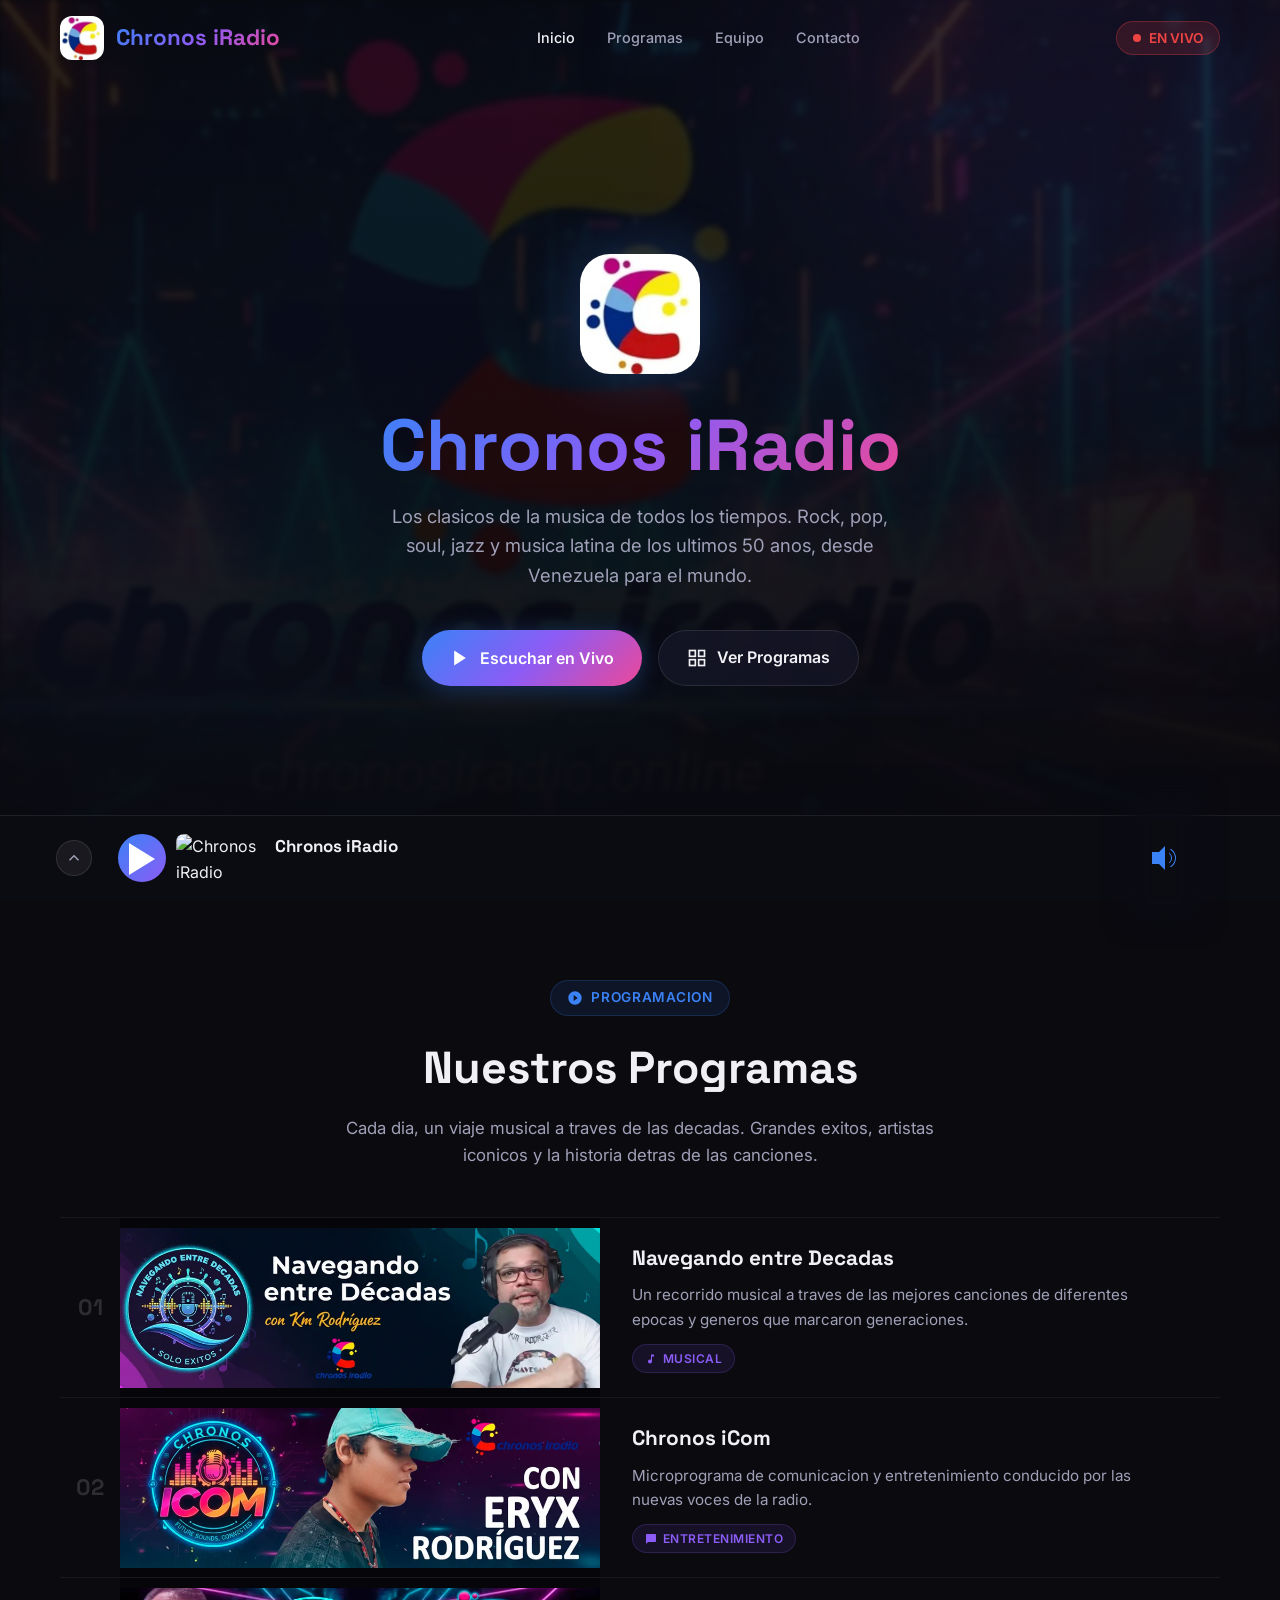
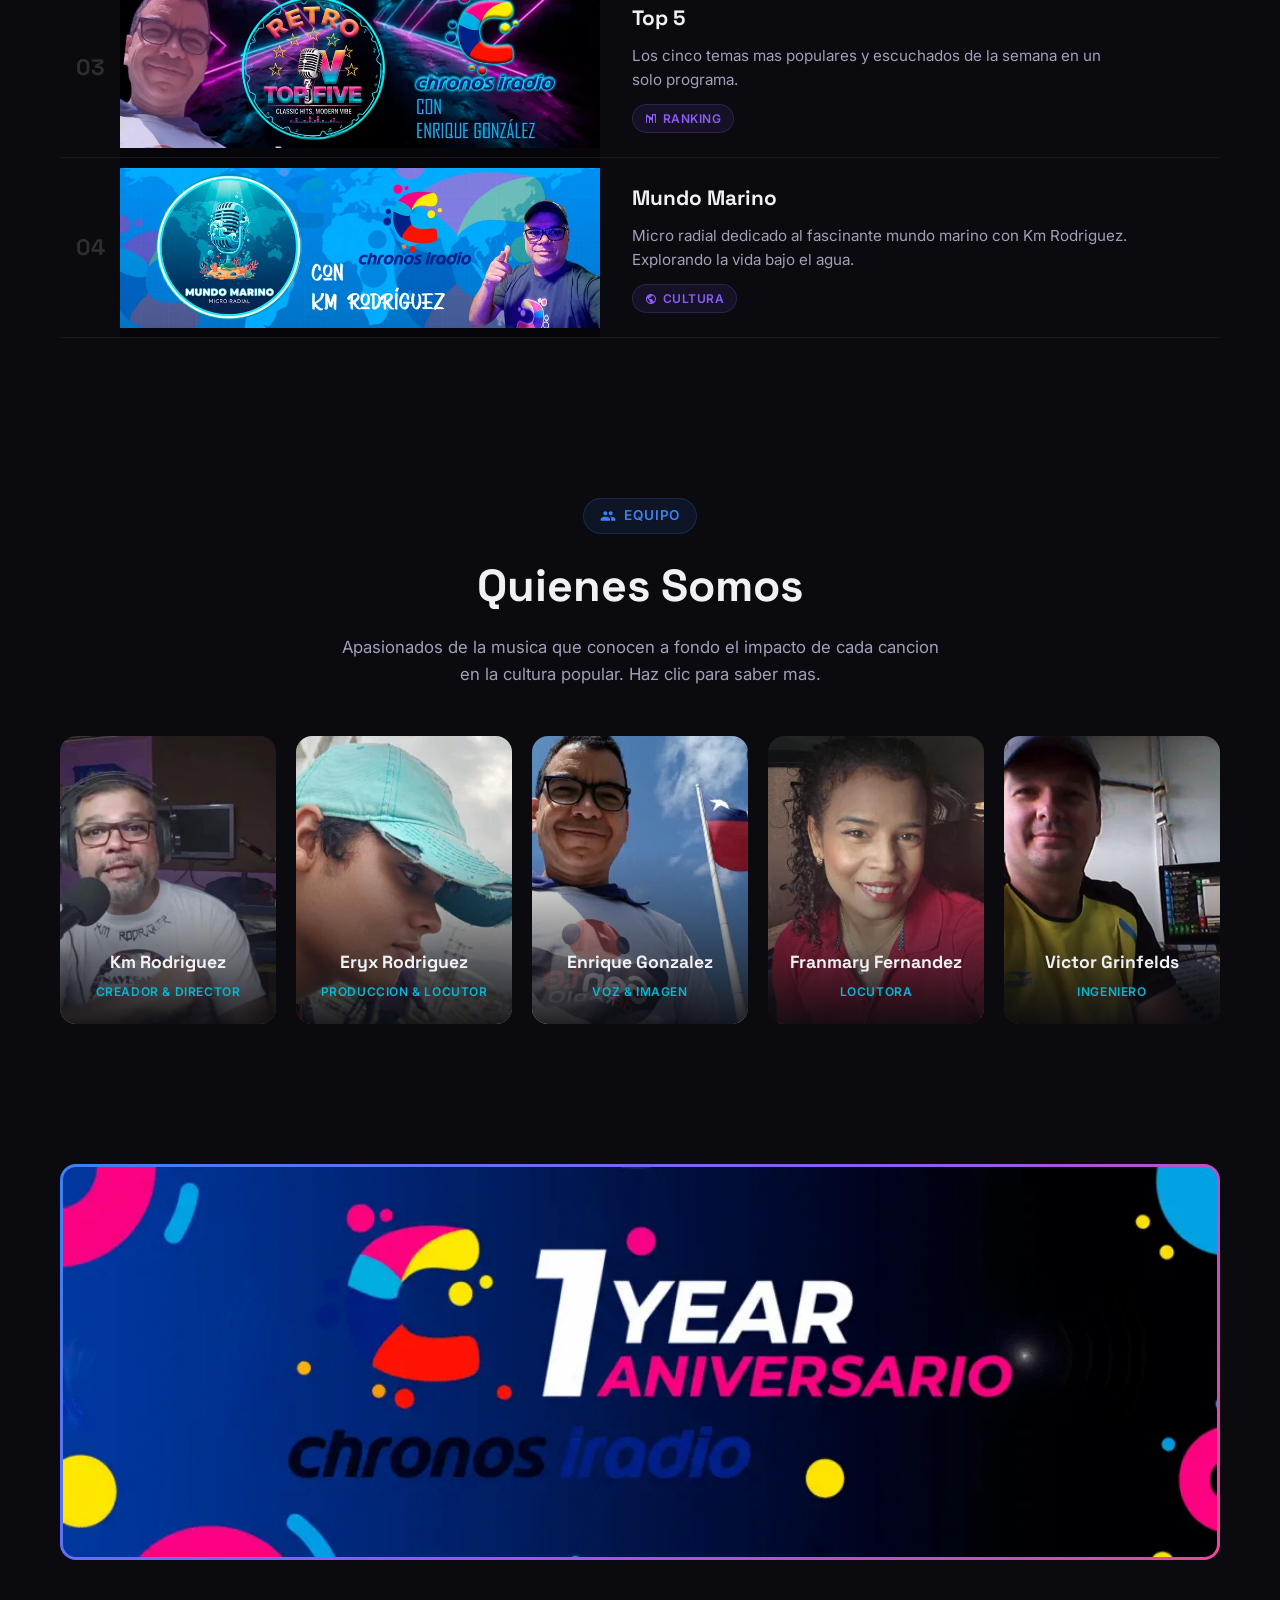
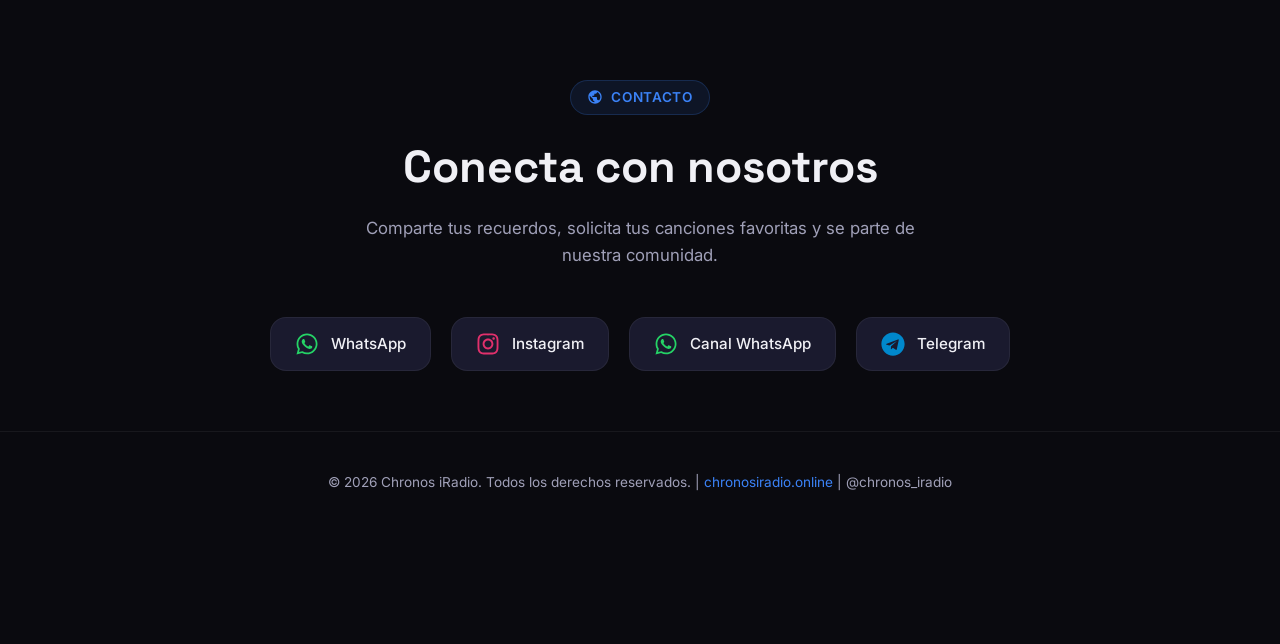
==== commit 82e95dcf: "feat(pwa+player): marquee del track, deep link #player, instalable como app Marquee del track: - El " ====
--- a/index.html
+++ b/index.html
@@ -553,7 +553,9 @@
                     <svg viewBox="0 0 24 24" fill="none" stroke="currentColor" stroke-width="2.5" aria-hidden="true"><polyline points="6 9 12 15 18 9"/></svg>
                 </button>
                 <span class="fsp-label">Reproduciendo ahora</span>
-                <span style="width:44px;" aria-hidden="true"></span>
+                <button type="button" id="installApp" class="fsp-install" onclick="installApp()" aria-label="Instalar como app" hidden>
+                    <svg viewBox="0 0 24 24" fill="none" stroke="currentColor" stroke-width="2" aria-hidden="true"><path d="M12 3v12m0 0l-4-4m4 4l4-4"/><path d="M4 17v2a2 2 0 0 0 2 2h12a2 2 0 0 0 2-2v-2"/></svg>
+                </button>
             </div>
 
             <div class="fsp-cover">
@@ -566,7 +568,12 @@
                     <span class="live-dot"></span>
                     <span id="fspStatusText">En directo</span>
                 </div>
-                <div class="fsp-track" id="fspTrack" aria-live="polite">Los clásicos de siempre</div>
+                <div class="fsp-track" id="fspTrack" aria-live="polite">
+                    <div class="fsp-track-inner">
+                        <span class="fsp-track-text" id="fspTrackText">Los clásicos de siempre</span>
+                        <span class="fsp-track-text" id="fspTrackText2" aria-hidden="true"></span>
+                    </div>
+                </div>
             </div>
 
             <div style="width:100%; display:flex; flex-direction:column; align-items:center;">
--- a/styles.css
+++ b/styles.css
@@ -570,12 +570,22 @@
     border-color: var(--accent-blue) !important;
 }
 
-/* Oculta el branding ORB del widget — evita solape con el botón expandir
-   y está duplicado con el link "Ver programación" del fullscreen player */
-.player-bar .orbPh { display: none !important; }
-
-/* Dale espacio al chevron expandir a la derecha */
-.player-bar .orbPhc { padding-right: 58px !important; }
+/* Oculta el branding ORB del widget (duplicado con link del fullscreen player) */
+.player-bar .orbPh,
+.player-bar .orbPh * {
+    display: none !important;
+    visibility: hidden !important;
+    opacity: 0 !important;
+    width: 0 !important;
+    height: 0 !important;
+    pointer-events: none !important;
+}
+
+/* Dale espacio al chevron expandir a la izquierda */
+.player-bar .orbPhc { padding-left: 62px !important; }
+@media (max-width: 768px) {
+    .player-bar .orbPhc { padding-left: 58px !important; }
+}
 
 /* ===== SITE FOOTER ===== */
 .site-footer { text-align: center; padding: 40px 20px 20px; color: var(--text-secondary); font-size: 0.85rem; border-top: 1px solid rgba(255,255,255,0.06); }
@@ -624,8 +634,6 @@
     .player-bar .orbPtn { font-size: 14px !important; }
     .player-bar .orbPtt { font-size: 11px !important; }
     .player-bar .orbV { right: 8px !important; }
-    /* Padding extra al container del widget para dejar espacio al botón expandir */
-    .player-bar .orbPhc { padding: 10px 54px 10px 10px !important; }
 }
 
 @media (max-width: 480px) {
@@ -633,17 +641,19 @@
     .team-grid { grid-template-columns: repeat(2, 1fr); }
 }
 
-/* ===== PLAYER BAR: botón expandir ===== */
+/* ===== PLAYER BAR: botón expandir =====
+   Posicionado a la izquierda, fuera del widget, para evitar colisión con
+   los controles internos del widget (volumen, branding ORB, etc.). */
 .player-expand {
     position: absolute;
-    right: 12px;
+    left: 16px;
     top: 50%;
     transform: translateY(-50%);
     width: 36px;
     height: 36px;
     border-radius: 50%;
     background: rgba(255,255,255,0.06);
-    border: 1px solid rgba(255,255,255,0.08);
+    border: 1px solid rgba(255,255,255,0.1);
     color: var(--text-secondary);
     display: flex;
     align-items: center;
@@ -656,11 +666,11 @@
     background: rgba(59,130,246,0.18);
     border-color: rgba(59,130,246,0.4);
     color: var(--text-primary);
-    transform: translateY(-50%) scale(1.05);
+    transform: translateY(-50%) scale(1.08);
 }
 .player-expand svg { width: 18px; height: 18px; }
 @media (max-width: 768px) {
-    .player-expand { width: 40px; height: 40px; right: 10px; }
+    .player-expand { width: 40px; height: 40px; left: 8px; }
     .player-expand svg { width: 20px; height: 20px; }
 }
 
@@ -723,6 +733,22 @@
 }
 .fsp-close:hover { background: rgba(255,255,255,0.14); }
 .fsp-close svg { width: 22px; height: 22px; }
+
+.fsp-install {
+    width: 44px;
+    height: 44px;
+    border-radius: 50%;
+    background: rgba(59,130,246,0.16);
+    border: 1px solid rgba(59,130,246,0.35);
+    color: var(--accent-blue);
+    display: flex;
+    align-items: center;
+    justify-content: center;
+    transition: var(--transition);
+}
+.fsp-install:hover { background: rgba(59,130,246,0.26); transform: scale(1.05); }
+.fsp-install svg { width: 20px; height: 20px; }
+.fsp-install[hidden] { display: none; }
 
 .fsp-label {
     font-family: 'Space Grotesk', sans-serif;
@@ -797,12 +823,30 @@
     font-size: 0.95rem;
     color: var(--text-secondary);
     min-height: 1.5em;
-    max-width: 360px;
+    max-width: 420px;
+    width: 90%;
     margin: 0 auto;
+    overflow: hidden;
+    position: relative;
+    mask-image: linear-gradient(90deg, transparent 0, #000 24px, #000 calc(100% - 24px), transparent 100%);
+    -webkit-mask-image: linear-gradient(90deg, transparent 0, #000 24px, #000 calc(100% - 24px), transparent 100%);
+}
+.fsp-track-inner {
+    display: inline-flex;
+    white-space: nowrap;
+    gap: 2em;
     padding: 0 12px;
-    overflow: hidden;
-    text-overflow: ellipsis;
-    white-space: nowrap;
+    will-change: transform;
+}
+.fsp-track .fsp-track-text + .fsp-track-text { display: none; }
+.fsp-track.scrolling .fsp-track-inner {
+    animation: fspMarquee 14s linear infinite;
+    padding: 0;
+}
+.fsp-track.scrolling .fsp-track-text + .fsp-track-text { display: inline; }
+@keyframes fspMarquee {
+    0%   { transform: translateX(0); }
+    100% { transform: translateX(calc(-50% - 1em)); }
 }
 
 .fsp-controls {
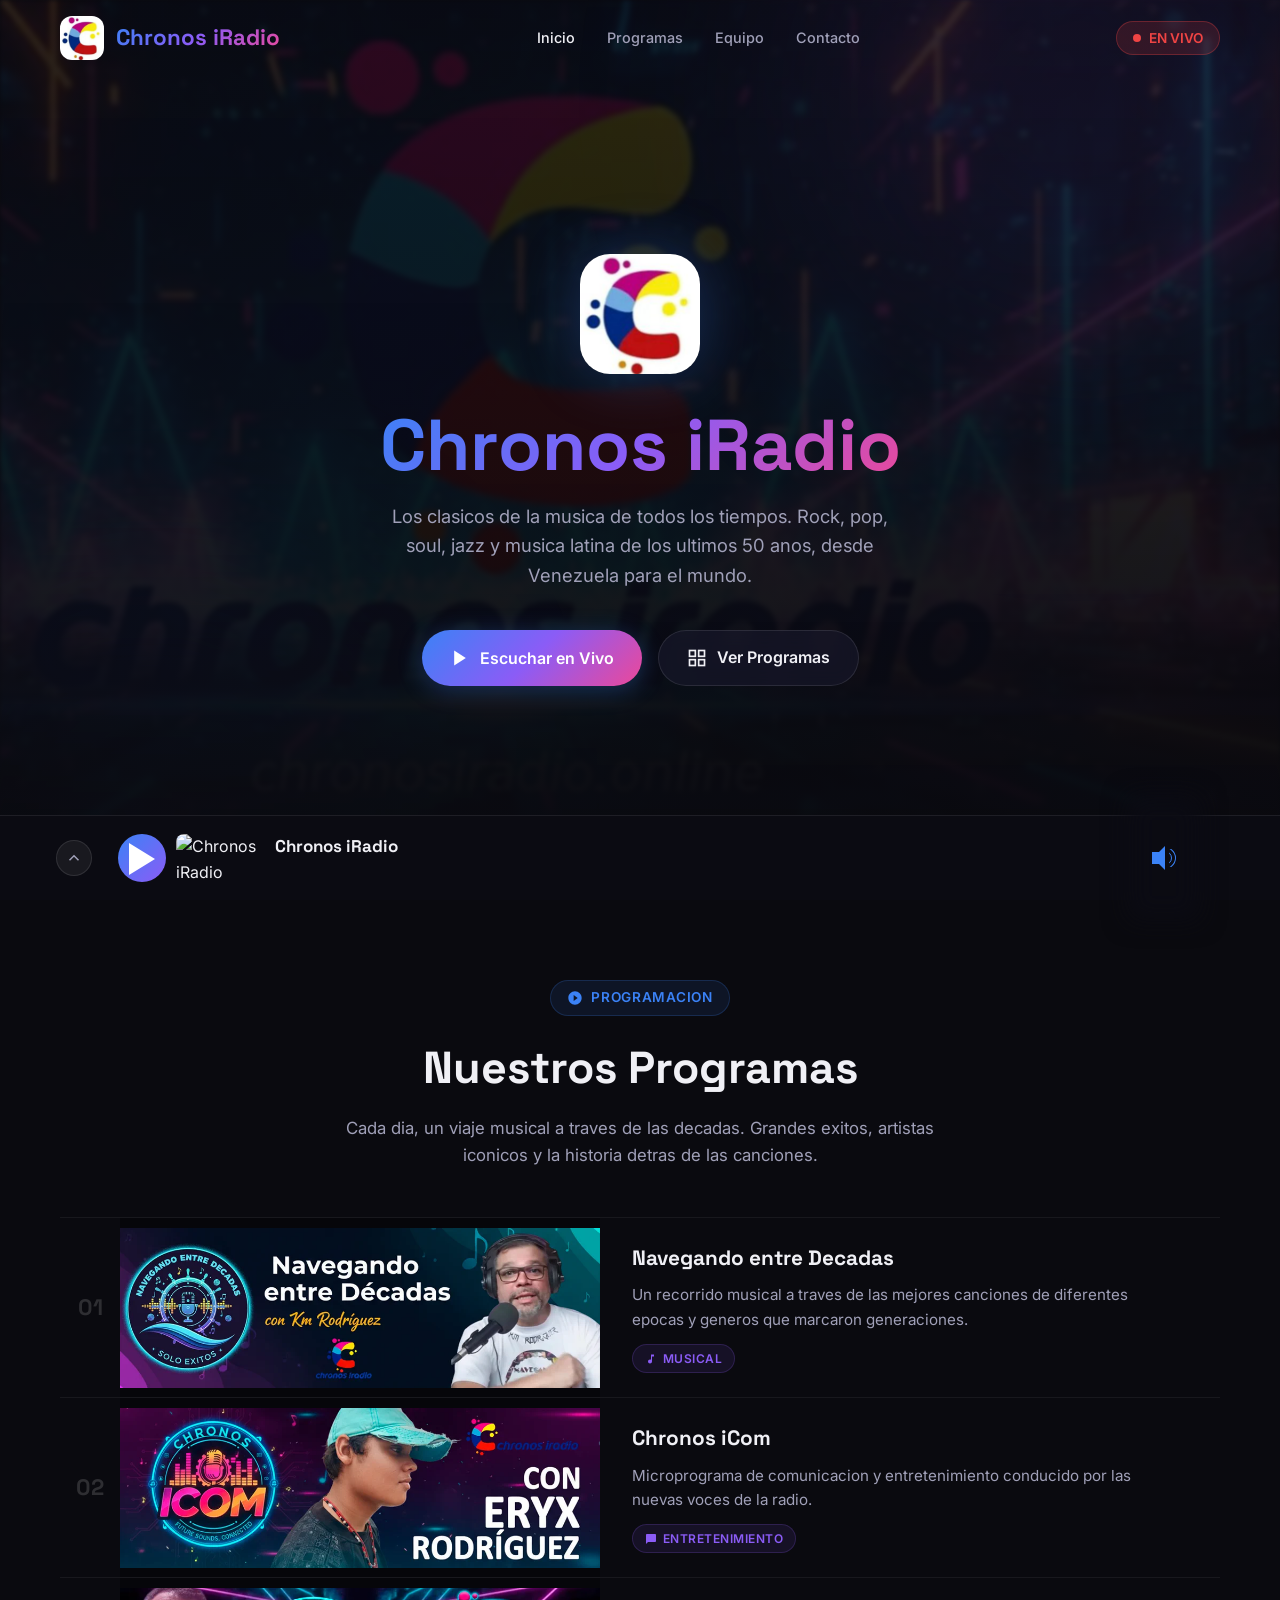
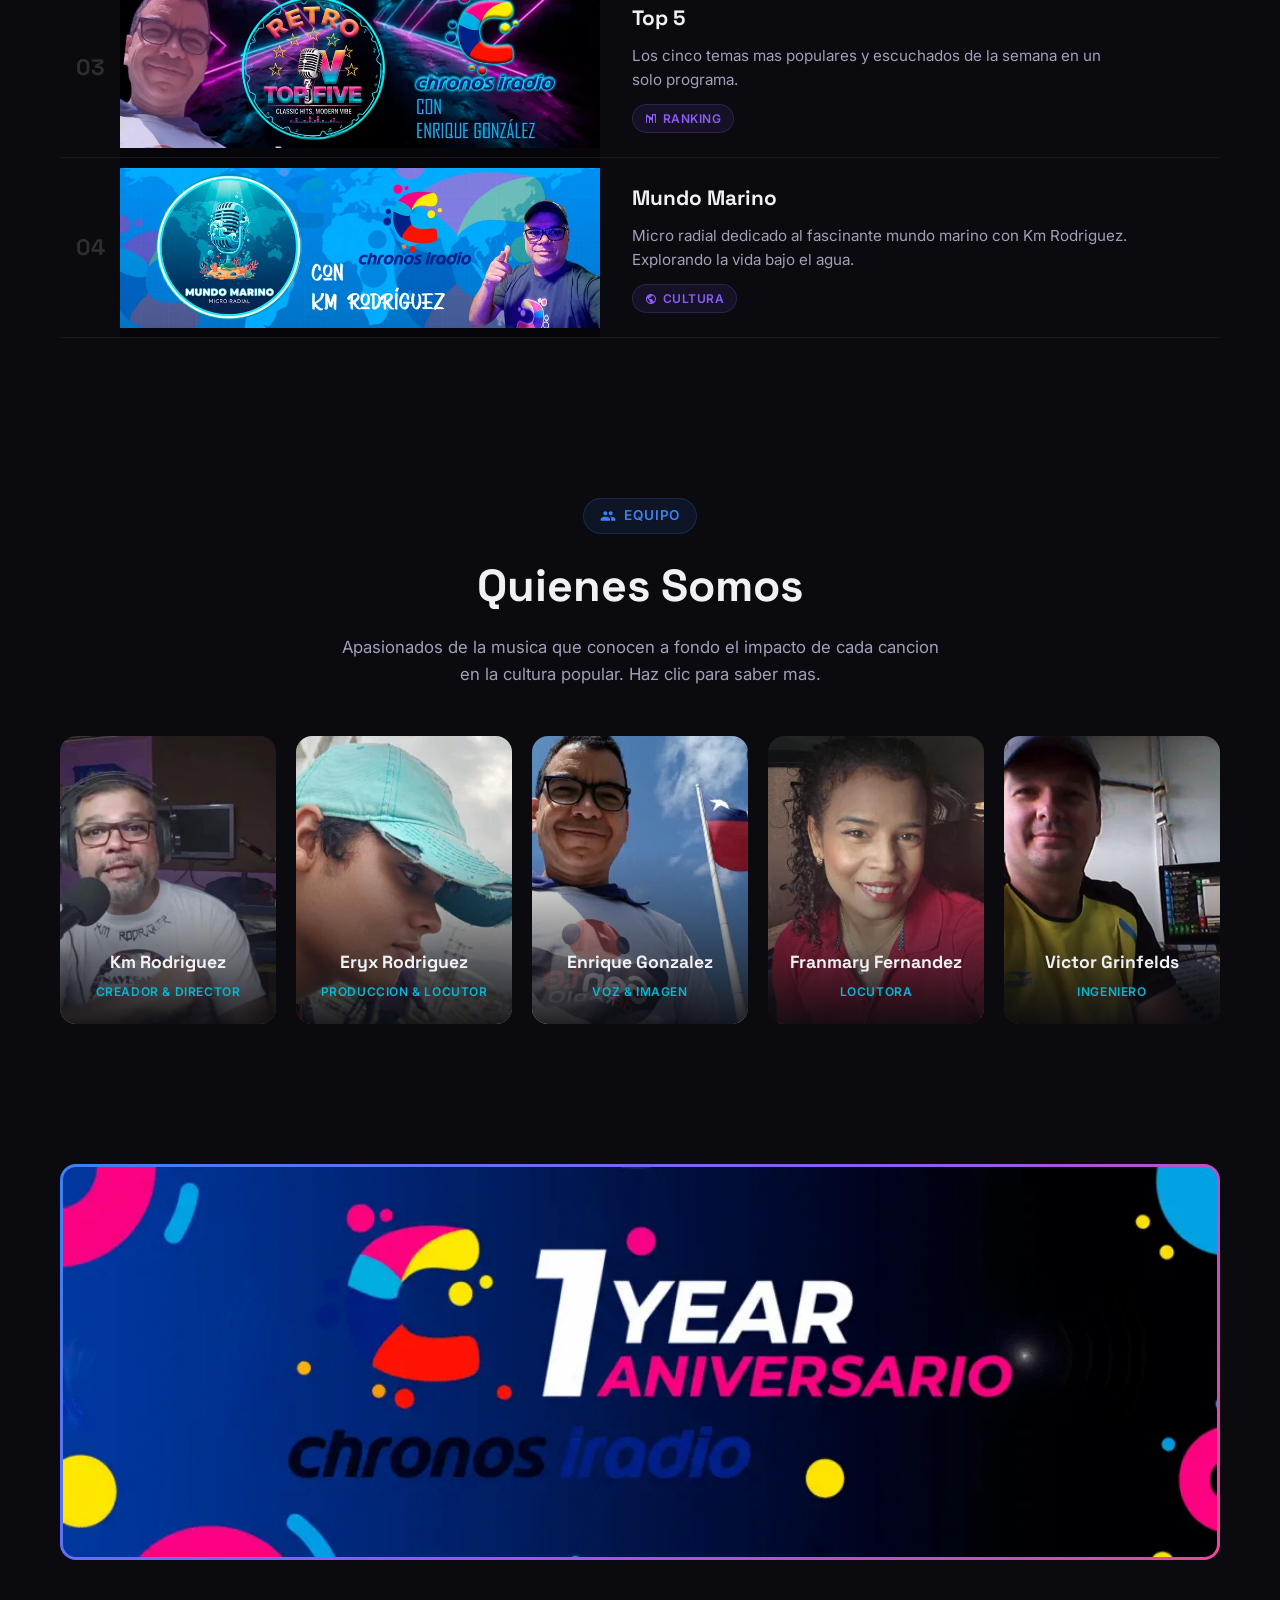
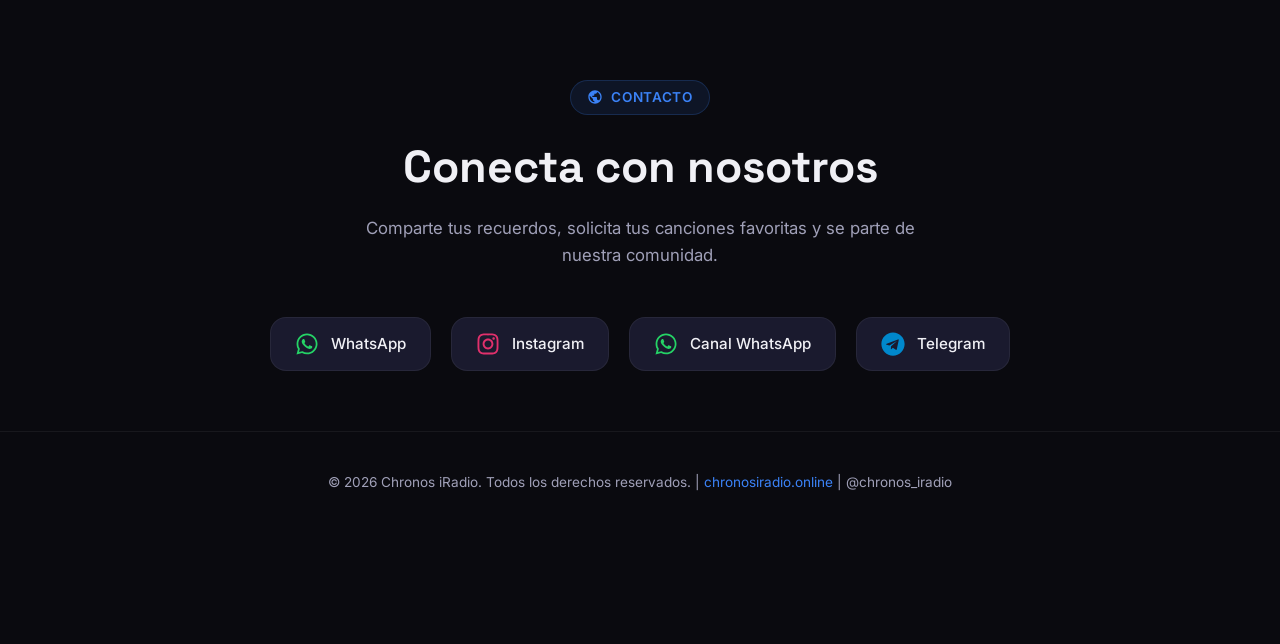
==== commit 9448889a: "feat(player): botón Share + iconos PWA 1024 + maskable mejorado - Botón Share en .fsp-top (home + /p" ====
--- a/index.html
+++ b/index.html
@@ -48,7 +48,7 @@
     <link rel="dns-prefetch" href="https://cdn.onlineradiobox.com">
     <link rel="dns-prefetch" href="https://ecdn.onlineradiobox.com">
     <link rel="preload" as="image" href="assets/hero/banner-chronos.jpeg" fetchpriority="high">
-    <link rel="preload" as="image" href="assets/logo/chronos-192.jpg">
+    <link rel="preload" as="image" href="assets/logo/chronos-512.png">
     <link href="https://fonts.googleapis.com/css2?family=Inter:wght@300;400;500;600;700;800&family=Space+Grotesk:wght@400;500;600;700&display=swap" rel="stylesheet">
 
     <!-- Schema.org JSON-LD -->
@@ -133,7 +133,7 @@
     <nav class="navbar" id="navbar">
         <div class="container">
             <a href="#" class="logo">
-                <img src="assets/logo/chronos-192.jpg" alt="Chronos iRadio" width="192" height="192" decoding="async">
+                <img src="assets/logo/chronos-512.png" alt="Chronos iRadio" width="512" height="512" decoding="async">
                 <span class="logo-text">Chronos iRadio</span>
             </a>
             <ul class="nav-links">
@@ -172,7 +172,7 @@
             <img src="assets/hero/banner-chronos.jpeg" alt="" width="1080" height="359" fetchpriority="high" decoding="async">
         </div>
         <div class="hero-content">
-            <img class="hero-logo" src="assets/logo/chronos-192.jpg" alt="Chronos iRadio Logo" width="192" height="192" fetchpriority="high" decoding="async">
+            <img class="hero-logo" src="assets/logo/chronos-512.png" alt="Chronos iRadio Logo" width="512" height="512" fetchpriority="high" decoding="async">
             <h1><span>Chronos iRadio</span></h1>
             <p>Los clasicos de la musica de todos los tiempos. Rock, pop, soul, jazz y musica latina de los ultimos 50 anos, desde Venezuela para el mundo.</p>
             <div class="hero-actions">
@@ -553,13 +553,18 @@
                     <svg viewBox="0 0 24 24" fill="none" stroke="currentColor" stroke-width="2.5" aria-hidden="true"><polyline points="6 9 12 15 18 9"/></svg>
                 </button>
                 <span class="fsp-label">Reproduciendo ahora</span>
-                <button type="button" id="installApp" class="fsp-install" onclick="installApp()" aria-label="Instalar como app" hidden>
-                    <svg viewBox="0 0 24 24" fill="none" stroke="currentColor" stroke-width="2" aria-hidden="true"><path d="M12 3v12m0 0l-4-4m4 4l4-4"/><path d="M4 17v2a2 2 0 0 0 2 2h12a2 2 0 0 0 2-2v-2"/></svg>
-                </button>
+                <div class="fsp-actions">
+                    <button type="button" class="fsp-install fsp-share" onclick="shareApp()" aria-label="Compartir Chronos iRadio">
+                        <svg viewBox="0 0 24 24" fill="none" stroke="currentColor" stroke-width="2" aria-hidden="true"><circle cx="18" cy="5" r="3"/><circle cx="6" cy="12" r="3"/><circle cx="18" cy="19" r="3"/><line x1="8.59" y1="13.51" x2="15.42" y2="17.49"/><line x1="15.41" y1="6.51" x2="8.59" y2="10.49"/></svg>
+                    </button>
+                    <button type="button" id="installApp" class="fsp-install" onclick="installApp()" aria-label="Instalar como app" hidden>
+                        <svg viewBox="0 0 24 24" fill="none" stroke="currentColor" stroke-width="2" aria-hidden="true"><path d="M12 3v12m0 0l-4-4m4 4l4-4"/><path d="M4 17v2a2 2 0 0 0 2 2h12a2 2 0 0 0 2-2v-2"/></svg>
+                    </button>
+                </div>
             </div>
 
             <div class="fsp-cover">
-                <img src="assets/logo/chronos-192.jpg" alt="Chronos iRadio" width="192" height="192">
+                <img id="fspCoverImg" src="assets/logo/chronos-192.jpg" alt="Chronos iRadio" width="192" height="192" onerror="this.onerror=null;this.src='assets/logo/chronos-192.jpg';">
             </div>
 
             <div class="fsp-info">
@@ -578,8 +583,14 @@
 
             <div style="width:100%; display:flex; flex-direction:column; align-items:center;">
                 <div class="fsp-controls">
+                    <button type="button" class="fsp-ctrl-side" id="fspMute" onclick="toggleMute()" aria-label="Silenciar o activar sonido">
+                        <svg id="fspMuteIcon" viewBox="0 0 24 24" fill="currentColor" aria-hidden="true"><path d="M3 9v6h4l5 5V4L7 9H3zm13.5 3c0-1.77-1.02-3.29-2.5-4.03v8.05c1.48-.73 2.5-2.25 2.5-4.02zM14 3.23v2.06c2.89.86 5 3.54 5 6.71s-2.11 5.85-5 6.71v2.06c4.01-.91 7-4.49 7-8.77s-2.99-7.86-7-8.77z"/></svg>
+                    </button>
                     <button type="button" class="fsp-play" id="fspPlay" onclick="togglePlay()" aria-label="Reproducir o pausar">
                         <svg id="fspPlayIcon" viewBox="0 0 24 24" fill="currentColor" aria-hidden="true"><polygon points="7 4 20 12 7 20 7 4"/></svg>
+                    </button>
+                    <button type="button" class="fsp-ctrl-side fsp-ctrl-whatsapp" onclick="openWhatsAppChoice()" aria-label="Abrir opciones de WhatsApp">
+                        <svg viewBox="0 0 448 512" fill="currentColor" aria-hidden="true"><path d="M380.9 97.1C339 55.1 283.2 32 223.9 32c-122.4 0-222 99.6-222 222 0 39.1 10.2 77.3 29.6 111L0 480l117.7-30.9c32.4 17.7 68.9 27 106.1 27h.1c122.3 0 224.1-99.6 224.1-222 0-59.3-25.2-115-67.1-157zm-157 341.6c-33.2 0-65.7-8.9-94-25.7l-6.7-4-69.8 18.3L72 359.2l-4.4-7c-18.5-29.4-28.2-63.3-28.2-98.2 0-101.7 82.8-184.5 184.6-184.5 49.3 0 95.6 19.2 130.4 54.1 34.8 34.9 56.2 81.2 56.1 130.5 0 101.8-84.9 184.6-186.6 184.6zm101.2-138.2c-5.5-2.8-32.8-16.2-37.9-18-5.1-1.9-8.8-2.8-12.5 2.8-3.7 5.6-14.3 18-17.6 21.8-3.2 3.7-6.5 4.2-12 1.4-32.6-16.3-54-29.1-75.5-66-5.7-9.8 5.7-9.1 16.3-30.3 1.8-3.7.9-6.9-.5-9.7-1.4-2.8-12.5-30.1-17.1-41.2-4.5-10.8-9.1-9.3-12.5-9.5-3.2-.2-6.9-.2-10.6-.2-3.7 0-9.7 1.4-14.8 6.9-5.1 5.6-19.4 19-19.4 46.3 0 27.3 19.9 53.7 22.6 57.4 2.8 3.7 39.1 59.7 94.8 83.8 35.2 15.2 49 16.5 66.6 13.9 10.7-1.6 32.8-13.4 37.4-26.4 4.6-13 4.6-24.1 3.2-26.4-1.3-2.5-5-3.9-10.5-6.6z"/></svg>
                     </button>
                 </div>
 
@@ -592,6 +603,23 @@
         </div>
     </div>
 
+    <!-- WhatsApp Choice Modal -->
+    <div class="wa-choice" id="waChoice" role="dialog" aria-modal="true" aria-hidden="true" aria-labelledby="waChoiceTitle" onclick="closeWhatsAppChoice(event)">
+        <div class="wa-choice-backdrop" aria-hidden="true"></div>
+        <div class="wa-choice-card" role="document">
+            <button type="button" class="wa-choice-close" onclick="closeWhatsAppChoice(event)" aria-label="Cerrar">&times;</button>
+            <h3 id="waChoiceTitle">¿A dónde querés ir?</h3>
+            <a class="wa-choice-btn" href="https://chat.whatsapp.com/CCTr7y6eyP7IVUtVrClcWu?mode=hq1tcla" target="_blank" rel="noopener">
+                <svg viewBox="0 0 448 512" fill="currentColor" aria-hidden="true"><path d="M380.9 97.1C339 55.1 283.2 32 223.9 32c-122.4 0-222 99.6-222 222 0 39.1 10.2 77.3 29.6 111L0 480l117.7-30.9c32.4 17.7 68.9 27 106.1 27h.1c122.3 0 224.1-99.6 224.1-222 0-59.3-25.2-115-67.1-157zm-157 341.6c-33.2 0-65.7-8.9-94-25.7l-6.7-4-69.8 18.3L72 359.2l-4.4-7c-18.5-29.4-28.2-63.3-28.2-98.2 0-101.7 82.8-184.5 184.6-184.5 49.3 0 95.6 19.2 130.4 54.1 34.8 34.9 56.2 81.2 56.1 130.5 0 101.8-84.9 184.6-186.6 184.6z"/></svg>
+                <span class="wa-choice-btn-info"><strong>Cabina virtual</strong><span>Chat en vivo durante el show</span></span>
+            </a>
+            <a class="wa-choice-btn" href="https://whatsapp.com/channel/0029Vb71Xvi05MUjSz673L1W" target="_blank" rel="noopener">
+                <svg viewBox="0 0 448 512" fill="currentColor" aria-hidden="true"><path d="M380.9 97.1C339 55.1 283.2 32 223.9 32c-122.4 0-222 99.6-222 222 0 39.1 10.2 77.3 29.6 111L0 480l117.7-30.9c32.4 17.7 68.9 27 106.1 27h.1c122.3 0 224.1-99.6 224.1-222 0-59.3-25.2-115-67.1-157zm-157 341.6c-33.2 0-65.7-8.9-94-25.7l-6.7-4-69.8 18.3L72 359.2l-4.4-7c-18.5-29.4-28.2-63.3-28.2-98.2 0-101.7 82.8-184.5 184.6-184.5 49.3 0 95.6 19.2 130.4 54.1 34.8 34.9 56.2 81.2 56.1 130.5 0 101.8-84.9 184.6-186.6 184.6z"/></svg>
+                <span class="wa-choice-btn-info"><strong>Canal de WhatsApp</strong><span>Anuncios y novedades</span></span>
+            </a>
+        </div>
+    </div>
+
     <script src="app.js" defer></script>
 </body>
 </html>
--- a/styles.css
+++ b/styles.css
@@ -685,6 +685,24 @@
 }
 .fsp.active { pointer-events: auto; opacity: 1; }
 
+/* ===== Página dedicada al player (player.html) ===== */
+body.player-only {
+    padding-bottom: 0;
+    overflow: hidden;
+    height: 100vh;
+    height: 100dvh;
+}
+body.player-only .fsp { z-index: 1; }
+body.player-only .fsp .fsp-close { display: none; }
+body.player-only .fsp-content { transform: none !important; }
+/* En player.html el widget se monta en .player-bar (igual que en index.html
+   para que se inicialice idéntico y mis clicks sintéticos del slider
+   funcionen), pero el fullscreen player con z-index 500 lo cubre por
+   completo. El widget queda 100% funcional sin que el usuario lo vea. */
+body.player-only .fsp { z-index: 500; }
+body.player-only .player-bar { z-index: 1; }
+body.player-only .player-expand { display: none; }
+
 .fsp-backdrop {
     position: absolute;
     inset: 0;
@@ -853,25 +871,43 @@
     display: flex;
     align-items: center;
     justify-content: center;
+    gap: 22px;
     width: 100%;
-    max-width: 320px;
+    max-width: 340px;
     margin-top: 24px;
     padding-bottom: 12px;
 }
 
-.fsp-ctrl {
-    width: 56px;
-    height: 56px;
+.fsp-ctrl-side {
+    width: 52px;
+    height: 52px;
     border-radius: 50%;
     background: rgba(255,255,255,0.06);
+    border: 1px solid rgba(255,255,255,0.08);
+    color: var(--text-secondary);
+    display: flex;
+    align-items: center;
+    justify-content: center;
+    text-decoration: none;
+    transition: var(--transition);
+}
+.fsp-ctrl-side:hover,
+.fsp-ctrl-side:focus-visible {
+    background: rgba(255,255,255,0.12);
     color: var(--text-primary);
-    display: flex;
-    align-items: center;
-    justify-content: center;
-    transition: var(--transition);
-}
-.fsp-ctrl:hover { background: rgba(255,255,255,0.12); transform: scale(1.05); }
-.fsp-ctrl svg { width: 24px; height: 24px; }
+    transform: scale(1.05);
+}
+.fsp-ctrl-side svg { width: 22px; height: 22px; }
+.fsp-ctrl-side.muted {
+    background: rgba(239,68,68,0.18);
+    border-color: rgba(239,68,68,0.4);
+    color: #ef4444;
+}
+.fsp-ctrl-side.fsp-ctrl-whatsapp:hover {
+    background: rgba(37,211,102,0.18);
+    border-color: rgba(37,211,102,0.45);
+    color: #25d366;
+}
 
 .fsp-play {
     width: 84px;
@@ -942,3 +978,28 @@
 .stagger-2 { transition-delay: 0.1s; }
 .stagger-3 { transition-delay: 0.15s; }
 .stagger-4 { transition-delay: 0.2s; }
+
+/* ===== WHATSAPP CHOICE MODAL ===== */
+.wa-choice { position: fixed; inset: 0; z-index: 1500; display: none; align-items: center; justify-content: center; padding: 24px; }
+.wa-choice.active { display: flex; animation: waFadeIn 0.18s ease; }
+.wa-choice-backdrop { position: absolute; inset: 0; background: rgba(5,6,12,0.72); backdrop-filter: blur(8px); -webkit-backdrop-filter: blur(8px); }
+.wa-choice-card { position: relative; width: 100%; max-width: 380px; padding: 28px 22px 22px; background: linear-gradient(180deg, rgba(28,28,42,0.96), rgba(18,18,28,0.96)); border: 1px solid rgba(255,255,255,0.08); border-radius: 20px; box-shadow: 0 24px 60px -10px rgba(0,0,0,0.6); animation: waPopIn 0.22s cubic-bezier(0.2, 0.9, 0.3, 1.2); }
+.wa-choice-card h3 { margin: 0 0 18px; font-size: 18px; font-weight: 600; color: #f0f0f5; text-align: center; letter-spacing: -0.01em; }
+.wa-choice-close { position: absolute; top: 12px; right: 12px; width: 32px; height: 32px; border: none; background: rgba(255,255,255,0.06); color: #aaa; border-radius: 50%; cursor: pointer; font-size: 18px; line-height: 1; display: flex; align-items: center; justify-content: center; transition: background 0.15s, color 0.15s; }
+.wa-choice-close:hover { background: rgba(255,255,255,0.12); color: #fff; }
+.wa-choice-btn { display: flex; align-items: center; gap: 14px; padding: 14px 16px; margin-bottom: 10px; background: rgba(255,255,255,0.04); border: 1px solid rgba(255,255,255,0.06); border-radius: 14px; color: #f0f0f5; text-decoration: none; transition: background 0.15s, border-color 0.15s, transform 0.1s; }
+.wa-choice-btn:hover { background: rgba(37,211,102,0.12); border-color: rgba(37,211,102,0.4); transform: translateY(-1px); }
+.wa-choice-btn:last-child { margin-bottom: 0; }
+.wa-choice-btn svg { width: 28px; height: 28px; flex-shrink: 0; color: #25d366; }
+.wa-choice-btn-info { display: flex; flex-direction: column; gap: 2px; min-width: 0; }
+.wa-choice-btn-info strong { font-size: 15px; font-weight: 600; line-height: 1.2; }
+.wa-choice-btn-info span { font-size: 12px; opacity: 0.65; line-height: 1.3; }
+@keyframes waFadeIn { from { opacity: 0; } to { opacity: 1; } }
+@keyframes waPopIn { from { opacity: 0; transform: translateY(8px) scale(0.96); } to { opacity: 1; transform: translateY(0) scale(1); } }
+
+/* ===== FSP HEADER ACTIONS (share + install agrupados) ===== */
+.fsp-actions { display: flex; gap: 8px; align-items: center; }
+
+/* ===== SHARE TOAST ===== */
+.share-toast { position: fixed; bottom: 32px; left: 50%; transform: translateX(-50%) translateY(20px); background: rgba(28,28,42,0.96); border: 1px solid rgba(255,255,255,0.08); color: #f0f0f5; padding: 12px 22px; border-radius: 100px; font-size: 14px; font-weight: 500; box-shadow: 0 12px 32px rgba(0,0,0,0.5); opacity: 0; pointer-events: none; transition: opacity 0.2s ease, transform 0.2s ease; z-index: 2000; backdrop-filter: blur(8px); -webkit-backdrop-filter: blur(8px); }
+.share-toast.visible { opacity: 1; transform: translateX(-50%) translateY(0); }
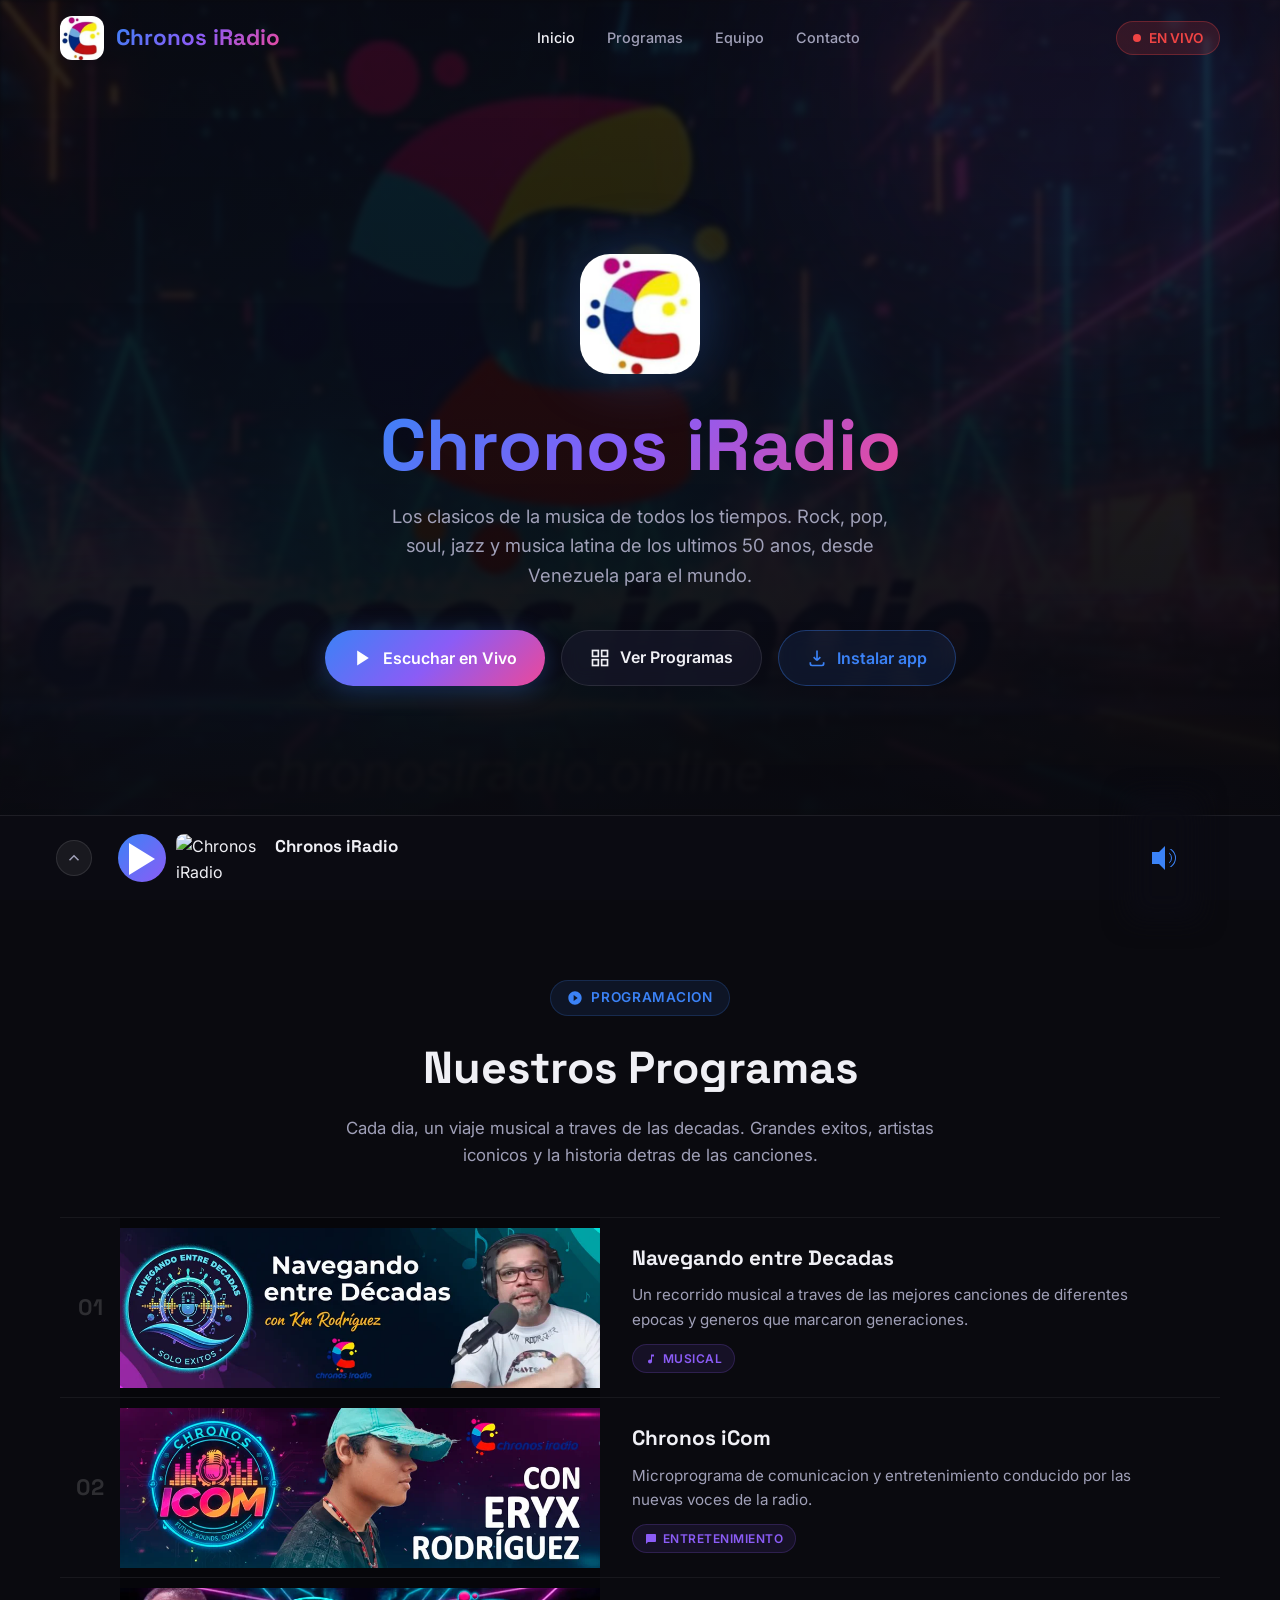
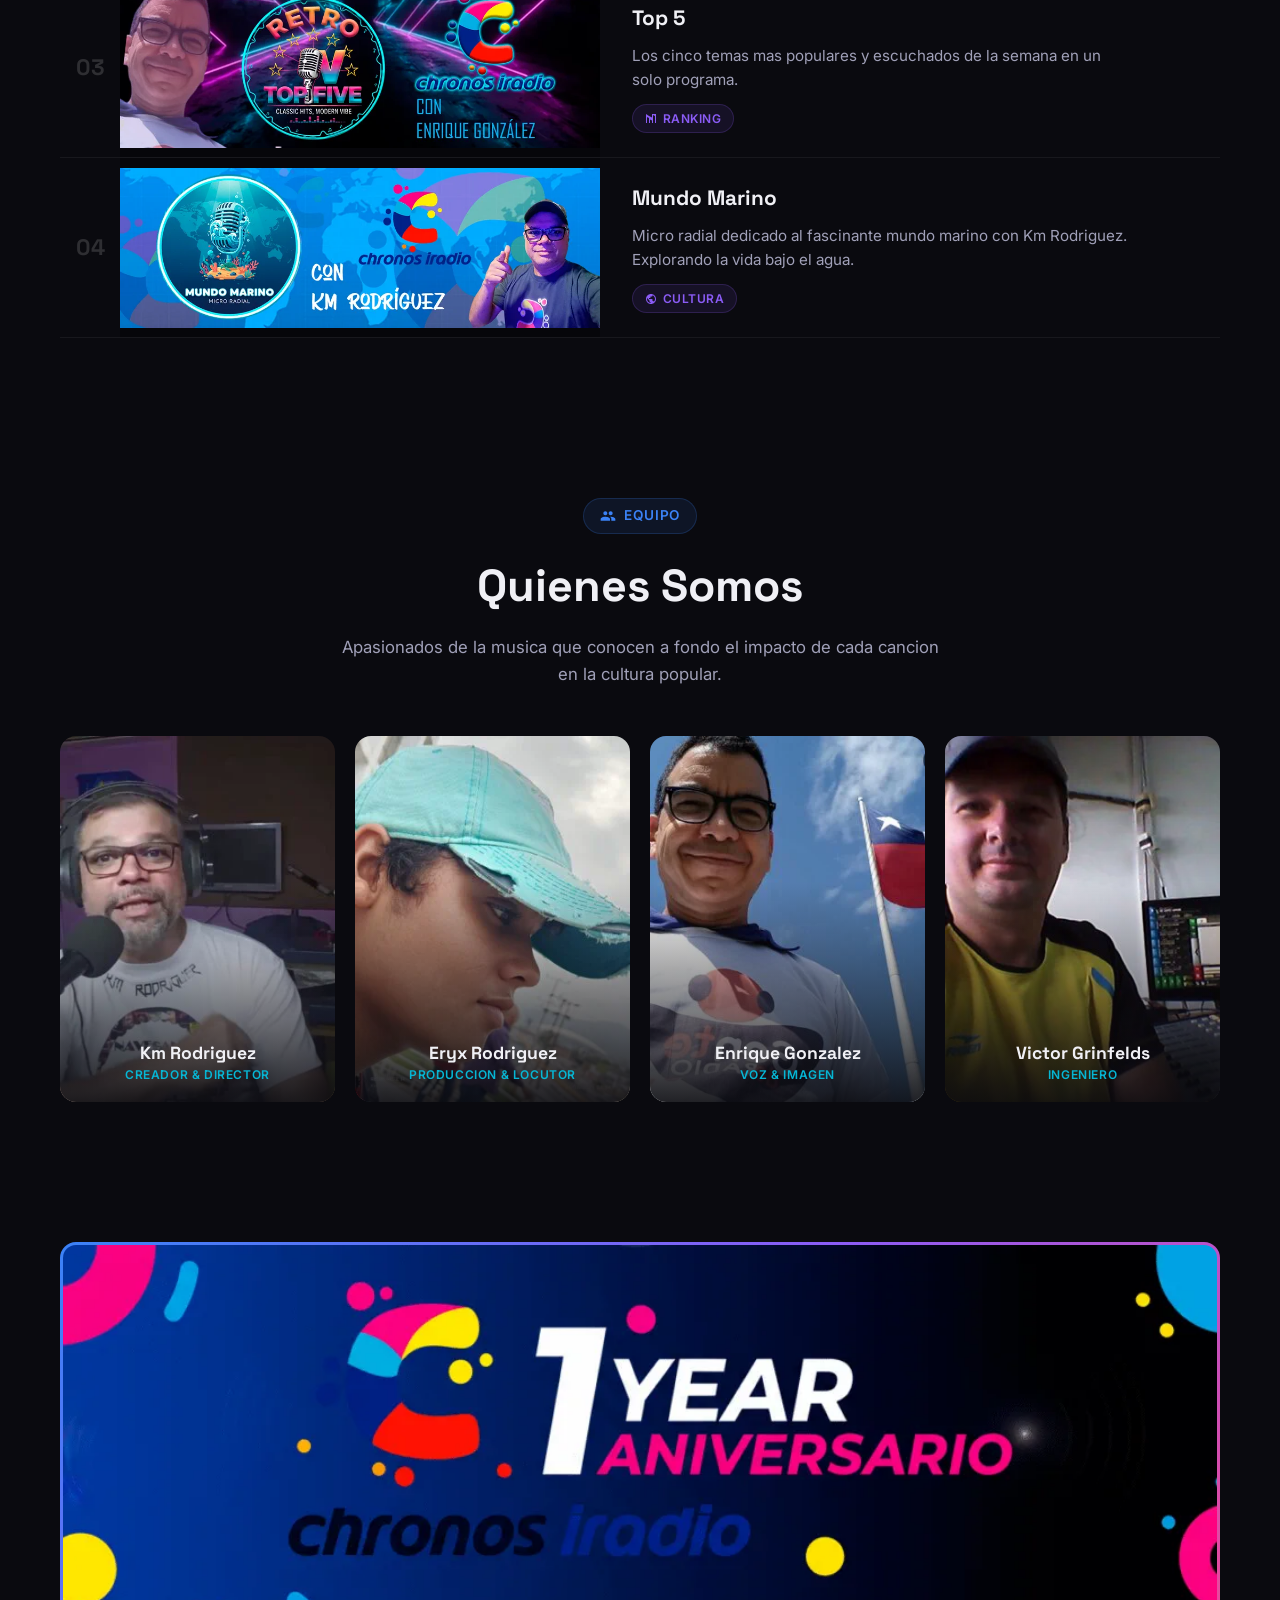
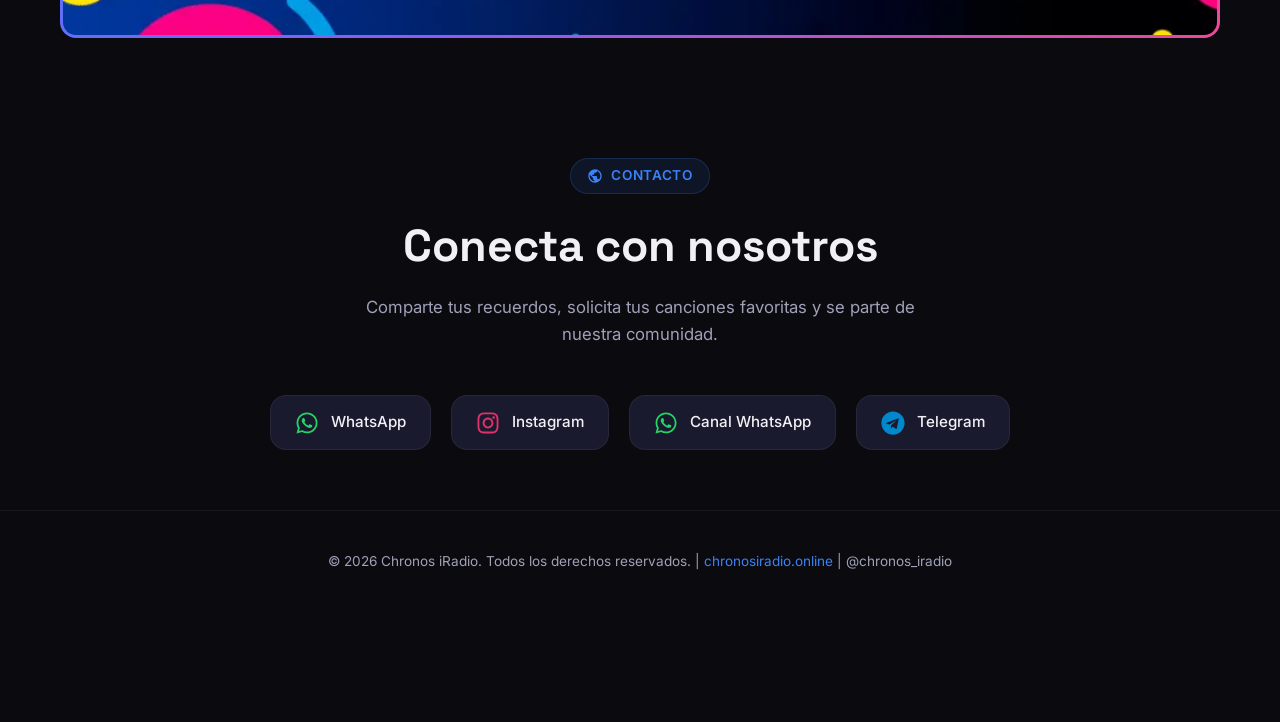
==== commit d3ffe54f: "feat: v1.3.0 — PWA start_url, install CTAs, View Transitions, equipo redesign - PWA: start_url y sho" ====
--- a/index.html
+++ b/index.html
@@ -99,11 +99,6 @@
                     },
                     {
                         "@type": "Person",
-                        "name": "Franmary Fernandez",
-                        "jobTitle": "Locutora"
-                    },
-                    {
-                        "@type": "Person",
                         "name": "Victor Grinfelds",
                         "jobTitle": "Ingeniero"
                     }
@@ -184,6 +179,10 @@
                     <svg viewBox="0 0 24 24" fill="none" stroke="currentColor" stroke-width="2"><rect x="3" y="3" width="7" height="7"/><rect x="14" y="3" width="7" height="7"/><rect x="14" y="14" width="7" height="7"/><rect x="3" y="14" width="7" height="7"/></svg>
                     Ver Programas
                 </a>
+                <button type="button" class="btn btn-ghost" id="heroInstallBtn" data-install-cta onclick="installApp()" hidden>
+                    <svg viewBox="0 0 24 24" fill="none" stroke="currentColor" stroke-width="2" aria-hidden="true"><path d="M12 3v12m0 0l-4-4m4 4l4-4"/><path d="M4 17v2a2 2 0 0 0 2 2h12a2 2 0 0 0 2-2v-2"/></svg>
+                    Instalar app
+                </button>
             </div>
         </div>
     </section>
@@ -273,108 +272,73 @@
                     Equipo
                 </span>
                 <h2>Quienes Somos</h2>
-                <p>Apasionados de la musica que conocen a fondo el impacto de cada cancion en la cultura popular. Haz clic para saber mas.</p>
-            </div>
-
-            <div class="team-grid">
-                <div class="team-card fade-up stagger-1" onclick="openModal(0)" onkeydown="if(event.key==='Enter')openModal(0)" role="button" tabindex="0" aria-label="Ver perfil de Km Rodriguez">
-                    <img class="team-card-img" src="assets/team/km-rodriguez.webp" alt="Km Rodriguez" width="300" height="400" loading="lazy" decoding="async">
-                    <div class="team-card-overlay"></div>
-                    <div class="team-card-label">
-                        <h3>Km Rodriguez</h3>
-                        <span>Creador & Director</span>
-                    </div>
-                    <div class="team-card-hint">
-                        <svg viewBox="0 0 24 24" fill="none" stroke="currentColor" stroke-width="2"><polyline points="15 3 21 3 21 9"/><line x1="21" y1="3" x2="14" y2="10"/></svg>
-                    </div>
-                    <div class="team-card-border"></div>
-                </div>
-
-                <div class="team-card fade-up stagger-2" onclick="openModal(1)" onkeydown="if(event.key==='Enter')openModal(1)" role="button" tabindex="0" aria-label="Ver perfil de Eryx Rodriguez">
-                    <img class="team-card-img" src="assets/team/eryx-rodriguez.webp" alt="Eryx Rodriguez" width="300" height="400" loading="lazy" decoding="async">
-                    <div class="team-card-overlay"></div>
-                    <div class="team-card-label">
-                        <h3>Eryx Rodriguez</h3>
-                        <span>Produccion & Locutor</span>
-                    </div>
-                    <div class="team-card-hint">
-                        <svg viewBox="0 0 24 24" fill="none" stroke="currentColor" stroke-width="2"><polyline points="15 3 21 3 21 9"/><line x1="21" y1="3" x2="14" y2="10"/></svg>
-                    </div>
-                    <div class="team-card-border"></div>
-                </div>
-
-                <div class="team-card fade-up stagger-3" onclick="openModal(2)" onkeydown="if(event.key==='Enter')openModal(2)" role="button" tabindex="0" aria-label="Ver perfil de Enrique Gonzalez">
-                    <img class="team-card-img" src="assets/team/enrique-gonzalez.webp" alt="Enrique Gonzalez" width="300" height="400" loading="lazy" decoding="async">
-                    <div class="team-card-overlay"></div>
-                    <div class="team-card-label">
-                        <h3>Enrique Gonzalez</h3>
-                        <span>Voz & Imagen</span>
-                    </div>
-                    <div class="team-card-hint">
-                        <svg viewBox="0 0 24 24" fill="none" stroke="currentColor" stroke-width="2"><polyline points="15 3 21 3 21 9"/><line x1="21" y1="3" x2="14" y2="10"/></svg>
-                    </div>
-                    <div class="team-card-border"></div>
-                </div>
-
-                <div class="team-card fade-up stagger-4" onclick="openModal(3)" onkeydown="if(event.key==='Enter')openModal(3)" role="button" tabindex="0" aria-label="Ver perfil de Franmary Fernandez">
-                    <img class="team-card-img" src="assets/team/franmary-fernandez.webp" alt="Franmary Fernandez" width="300" height="400" loading="lazy" decoding="async">
-                    <div class="team-card-overlay"></div>
-                    <div class="team-card-label">
-                        <h3>Franmary Fernandez</h3>
-                        <span>Locutora</span>
-                    </div>
-                    <div class="team-card-hint">
-                        <svg viewBox="0 0 24 24" fill="none" stroke="currentColor" stroke-width="2"><polyline points="15 3 21 3 21 9"/><line x1="21" y1="3" x2="14" y2="10"/></svg>
-                    </div>
-                    <div class="team-card-border"></div>
-                </div>
-
-                <div class="team-card fade-up" onclick="openModal(4)" onkeydown="if(event.key==='Enter')openModal(4)" role="button" tabindex="0" aria-label="Ver perfil de Victor Grinfelds">
-                    <img class="team-card-img" src="assets/team/victor-grinfelds.webp" alt="Victor Grinfelds" width="300" height="400" loading="lazy" decoding="async">
-                    <div class="team-card-overlay"></div>
-                    <div class="team-card-label">
-                        <h3>Victor Grinfelds</h3>
-                        <span>Ingeniero</span>
-                    </div>
-                    <div class="team-card-hint">
-                        <svg viewBox="0 0 24 24" fill="none" stroke="currentColor" stroke-width="2"><polyline points="15 3 21 3 21 9"/><line x1="21" y1="3" x2="14" y2="10"/></svg>
-                    </div>
-                    <div class="team-card-border"></div>
+                <p>Apasionados de la musica que conocen a fondo el impacto de cada cancion en la cultura popular.</p>
+            </div>
+
+            <div class="team-stage fade-up" id="teamStage">
+                <!-- Estado A: grid de cards (default) -->
+                <div class="team-grid" id="teamGrid">
+                    <button type="button" class="team-card stagger-1" data-team-idx="0" onclick="showTeamMember(0)" aria-label="Ver perfil de Km Rodriguez">
+                        <img class="team-card-img" src="assets/team/km-rodriguez.webp" alt="Km Rodriguez" width="300" height="400" loading="lazy" decoding="async">
+                        <div class="team-card-overlay"></div>
+                        <div class="team-card-label">
+                            <h3>Km Rodriguez</h3>
+                            <span>Creador & Director</span>
+                        </div>
+                        <div class="team-card-border"></div>
+                    </button>
+                    <button type="button" class="team-card stagger-2" data-team-idx="1" onclick="showTeamMember(1)" aria-label="Ver perfil de Eryx Rodriguez">
+                        <img class="team-card-img" src="assets/team/eryx-rodriguez.webp" alt="Eryx Rodriguez" width="300" height="400" loading="lazy" decoding="async">
+                        <div class="team-card-overlay"></div>
+                        <div class="team-card-label">
+                            <h3>Eryx Rodriguez</h3>
+                            <span>Produccion & Locutor</span>
+                        </div>
+                        <div class="team-card-border"></div>
+                    </button>
+                    <button type="button" class="team-card stagger-3" data-team-idx="2" onclick="showTeamMember(2)" aria-label="Ver perfil de Enrique Gonzalez">
+                        <img class="team-card-img" src="assets/team/enrique-gonzalez.webp" alt="Enrique Gonzalez" width="300" height="400" loading="lazy" decoding="async">
+                        <div class="team-card-overlay"></div>
+                        <div class="team-card-label">
+                            <h3>Enrique Gonzalez</h3>
+                            <span>Voz & Imagen</span>
+                        </div>
+                        <div class="team-card-border"></div>
+                    </button>
+                    <button type="button" class="team-card stagger-4" data-team-idx="3" onclick="showTeamMember(3)" aria-label="Ver perfil de Victor Grinfelds">
+                        <img class="team-card-img" src="assets/team/victor-grinfelds.webp" alt="Victor Grinfelds" width="300" height="400" loading="lazy" decoding="async">
+                        <div class="team-card-overlay"></div>
+                        <div class="team-card-label">
+                            <h3>Victor Grinfelds</h3>
+                            <span>Ingeniero</span>
+                        </div>
+                        <div class="team-card-border"></div>
+                    </button>
+                </div>
+
+                <!-- Estado B: detail con preview + thumbs (oculto por default) -->
+                <div class="team-detail" id="teamDetail" hidden>
+                    <button type="button" class="team-back" onclick="hideTeamMember()" aria-label="Volver al listado del equipo">
+                        <svg viewBox="0 0 24 24" fill="none" stroke="currentColor" stroke-width="2" aria-hidden="true"><line x1="19" y1="12" x2="5" y2="12"/><polyline points="12 19 5 12 12 5"/></svg>
+                        Volver
+                    </button>
+                    <article class="team-preview" id="teamPreview" role="tabpanel" aria-live="polite">
+                        <div class="team-preview-photo">
+                            <img id="teamPreviewImg" src="" alt="" width="800" height="500" decoding="async">
+                        </div>
+                        <div class="team-preview-info">
+                            <span class="team-preview-role" id="teamPreviewRole"></span>
+                            <h3 class="team-preview-name" id="teamPreviewName"></h3>
+                            <p class="team-preview-desc" id="teamPreviewDesc"></p>
+                        </div>
+                    </article>
+                    <div class="team-thumbs" id="teamThumbs" role="tablist" aria-label="Miembros del equipo">
+                        <!-- thumbs renderizados por JS desde teamData -->
+                    </div>
                 </div>
             </div>
         </div>
     </section>
-
-    <!-- Team Modal -->
-    <div class="modal-backdrop" id="teamModal" onclick="closeModal(event)" role="dialog" aria-modal="true" aria-labelledby="modalName">
-        <div class="modal-sibling modal-sibling-prev" id="siblingPrev" onclick="navigateModal(-1)" role="button" tabindex="0" aria-label="Miembro anterior">
-            <img class="modal-sibling-img" id="siblingPrevImg" src="" alt="" width="240" height="140" decoding="async">
-            <div class="modal-sibling-info">
-                <h4 id="siblingPrevName"></h4>
-                <span id="siblingPrevRole"></span>
-            </div>
-        </div>
-        <div class="modal-card" onclick="event.stopPropagation()">
-            <button class="modal-close" onclick="closeModal()" aria-label="Cerrar modal">
-                <svg viewBox="0 0 24 24" fill="none" stroke="currentColor" stroke-width="2" aria-hidden="true"><line x1="18" y1="6" x2="6" y2="18"/><line x1="6" y1="6" x2="18" y2="18"/></svg>
-            </button>
-            <div class="modal-img-wrap">
-                <img id="modalImg" src="" alt="" width="320" height="400" decoding="async">
-            </div>
-            <div class="modal-body">
-                <h2 id="modalName"></h2>
-                <div class="modal-role" id="modalRole"></div>
-                <p id="modalDesc"></p>
-            </div>
-        </div>
-        <div class="modal-sibling modal-sibling-next" id="siblingNext" onclick="navigateModal(1)" role="button" tabindex="0" aria-label="Miembro siguiente">
-            <img class="modal-sibling-img" id="siblingNextImg" src="" alt="" width="240" height="140" decoding="async">
-            <div class="modal-sibling-info">
-                <h4 id="siblingNextName"></h4>
-                <span id="siblingNextRole"></span>
-            </div>
-        </div>
-    </div>
 
     <!-- Anniversary -->
     <section class="anniversary">
@@ -546,7 +510,7 @@
 
     <!-- Fullscreen Player -->
     <div class="fsp" id="fullscreenPlayer" role="dialog" aria-modal="true" aria-label="Reproductor en pantalla completa" aria-hidden="true">
-        <div class="fsp-backdrop" onclick="closeFullscreenPlayer()"></div>
+        <div class="fsp-backdrop" aria-hidden="true"></div>
         <div class="fsp-content">
             <div class="fsp-top">
                 <button type="button" class="fsp-close" onclick="closeFullscreenPlayer()" aria-label="Cerrar reproductor">
@@ -557,7 +521,7 @@
                     <button type="button" class="fsp-install fsp-share" onclick="shareApp()" aria-label="Compartir Chronos iRadio">
                         <svg viewBox="0 0 24 24" fill="none" stroke="currentColor" stroke-width="2" aria-hidden="true"><circle cx="18" cy="5" r="3"/><circle cx="6" cy="12" r="3"/><circle cx="18" cy="19" r="3"/><line x1="8.59" y1="13.51" x2="15.42" y2="17.49"/><line x1="15.41" y1="6.51" x2="8.59" y2="10.49"/></svg>
                     </button>
-                    <button type="button" id="installApp" class="fsp-install" onclick="installApp()" aria-label="Instalar como app" hidden>
+                    <button type="button" id="installApp" class="fsp-install" data-install-cta onclick="installApp()" aria-label="Instalar como app" hidden>
                         <svg viewBox="0 0 24 24" fill="none" stroke="currentColor" stroke-width="2" aria-hidden="true"><path d="M12 3v12m0 0l-4-4m4 4l4-4"/><path d="M4 17v2a2 2 0 0 0 2 2h12a2 2 0 0 0 2-2v-2"/></svg>
                     </button>
                 </div>
@@ -609,17 +573,44 @@
         <div class="wa-choice-card" role="document">
             <button type="button" class="wa-choice-close" onclick="closeWhatsAppChoice(event)" aria-label="Cerrar">&times;</button>
             <h3 id="waChoiceTitle">¿A dónde querés ir?</h3>
-            <a class="wa-choice-btn" href="https://chat.whatsapp.com/CCTr7y6eyP7IVUtVrClcWu?mode=hq1tcla" target="_blank" rel="noopener">
+            <a class="wa-choice-btn" href="https://chat.whatsapp.com/CCTr7y6eyP7IVUtVrClcWu?mode=hq1tcla" target="_blank" rel="noopener" onclick="closeWhatsAppChoice()">
                 <svg viewBox="0 0 448 512" fill="currentColor" aria-hidden="true"><path d="M380.9 97.1C339 55.1 283.2 32 223.9 32c-122.4 0-222 99.6-222 222 0 39.1 10.2 77.3 29.6 111L0 480l117.7-30.9c32.4 17.7 68.9 27 106.1 27h.1c122.3 0 224.1-99.6 224.1-222 0-59.3-25.2-115-67.1-157zm-157 341.6c-33.2 0-65.7-8.9-94-25.7l-6.7-4-69.8 18.3L72 359.2l-4.4-7c-18.5-29.4-28.2-63.3-28.2-98.2 0-101.7 82.8-184.5 184.6-184.5 49.3 0 95.6 19.2 130.4 54.1 34.8 34.9 56.2 81.2 56.1 130.5 0 101.8-84.9 184.6-186.6 184.6z"/></svg>
                 <span class="wa-choice-btn-info"><strong>Cabina virtual</strong><span>Chat en vivo durante el show</span></span>
             </a>
-            <a class="wa-choice-btn" href="https://whatsapp.com/channel/0029Vb71Xvi05MUjSz673L1W" target="_blank" rel="noopener">
+            <a class="wa-choice-btn" href="https://whatsapp.com/channel/0029Vb71Xvi05MUjSz673L1W" target="_blank" rel="noopener" onclick="closeWhatsAppChoice()">
                 <svg viewBox="0 0 448 512" fill="currentColor" aria-hidden="true"><path d="M380.9 97.1C339 55.1 283.2 32 223.9 32c-122.4 0-222 99.6-222 222 0 39.1 10.2 77.3 29.6 111L0 480l117.7-30.9c32.4 17.7 68.9 27 106.1 27h.1c122.3 0 224.1-99.6 224.1-222 0-59.3-25.2-115-67.1-157zm-157 341.6c-33.2 0-65.7-8.9-94-25.7l-6.7-4-69.8 18.3L72 359.2l-4.4-7c-18.5-29.4-28.2-63.3-28.2-98.2 0-101.7 82.8-184.5 184.6-184.5 49.3 0 95.6 19.2 130.4 54.1 34.8 34.9 56.2 81.2 56.1 130.5 0 101.8-84.9 184.6-186.6 184.6z"/></svg>
                 <span class="wa-choice-btn-info"><strong>Canal de WhatsApp</strong><span>Anuncios y novedades</span></span>
             </a>
         </div>
     </div>
 
+    <!-- Install PWA — Smart Banner (home) -->
+    <div class="install-banner" id="installBanner" role="dialog" aria-label="Instalar Chronos iRadio como app">
+        <div class="install-banner-icon">
+            <img src="assets/logo/chronos-192.png" alt="" width="40" height="40">
+        </div>
+        <div class="install-banner-text">
+            <strong>Lleva Chronos iRadio contigo</strong>
+            <span>Acceso rapido a nuestra radio.</span>
+        </div>
+        <button type="button" class="install-banner-btn" onclick="installApp()">Instalar</button>
+        <button type="button" class="install-banner-close" onclick="dismissInstallBanner()" aria-label="Descartar">&times;</button>
+    </div>
+
+    <!-- Install PWA — iOS hint -->
+    <div class="ios-install-hint" id="iosInstallHint" role="dialog" aria-modal="true" aria-hidden="true" onclick="closeIosInstallHint(event)">
+        <div class="ios-install-hint-card" role="document">
+            <button type="button" class="ios-install-hint-close" onclick="closeIosInstallHint()" aria-label="Cerrar">&times;</button>
+            <h3>Instalar en iPhone o iPad</h3>
+            <p>En Safari, agrega Chronos iRadio a tu pantalla de inicio en 3 pasos:</p>
+            <ol>
+                <li>Toca el icono <strong>Compartir</strong> <span class="ios-share-icon"><svg viewBox="0 0 24 24" fill="none" stroke="currentColor" stroke-width="2" aria-hidden="true"><path d="M4 12v8a2 2 0 0 0 2 2h12a2 2 0 0 0 2-2v-8"/><polyline points="16 6 12 2 8 6"/><line x1="12" y1="2" x2="12" y2="15"/></svg></span> en la barra inferior.</li>
+                <li>Elige <strong>Agregar a inicio</strong>.</li>
+                <li>Toca <strong>Agregar</strong> arriba a la derecha.</li>
+            </ol>
+        </div>
+    </div>
+
     <script src="app.js" defer></script>
 </body>
 </html>
--- a/styles.css
+++ b/styles.css
@@ -78,6 +78,8 @@
 .btn-primary:hover { transform: translateY(-2px); box-shadow: 0 8px 32px rgba(59,130,246,0.4); }
 .btn-secondary { background: var(--bg-glass); color: var(--text-primary); border: 1px solid rgba(255,255,255,0.1); backdrop-filter: blur(10px); }
 .btn-secondary:hover { background: rgba(255,255,255,0.1); transform: translateY(-2px); }
+.btn-ghost { background: rgba(59,130,246,0.10); color: var(--accent-blue); border: 1px solid rgba(59,130,246,0.35); backdrop-filter: blur(10px); }
+.btn-ghost:hover { background: rgba(59,130,246,0.18); border-color: rgba(59,130,246,0.55); transform: translateY(-2px); }
 .btn svg { width: 20px; height: 20px; }
 
 /* ===== SECTION COMMON ===== */
@@ -206,58 +208,55 @@
 }
 
 /* ===== TEAM GRID + MODAL ===== */
+/* ===== EQUIPO — Estado A: grid de cards (default) ===== */
 .team-grid {
     display: grid;
     grid-template-columns: repeat(auto-fit, minmax(200px, 1fr));
     gap: 20px;
 }
-
 .team-card {
     position: relative;
     border-radius: var(--radius);
     overflow: hidden;
     cursor: pointer;
     aspect-ratio: 3/4;
-    group: true;
-}
-
+    background: transparent;
+    border: none;
+    padding: 0;
+    color: inherit;
+    text-align: left;
+    width: 100%;
+    display: block;
+    transition: transform 0.3s ease;
+}
 .team-card-img {
     width: 100%;
     height: 100%;
     object-fit: cover;
     transition: transform 0.5s ease, filter 0.3s ease;
 }
-
 .team-card-overlay {
     position: absolute;
     inset: 0;
     background: linear-gradient(180deg, transparent 40%, rgba(10,10,15,0.9) 100%);
     transition: var(--transition);
 }
-
 .team-card:hover .team-card-overlay {
     background: linear-gradient(180deg, transparent 20%, rgba(10,10,15,0.95) 85%);
 }
-
-.team-card:hover .team-card-img {
-    transform: scale(1.06);
-}
-
+.team-card:hover .team-card-img { transform: scale(1.06); }
 .team-card-label {
     position: absolute;
-    bottom: 0;
-    left: 0; right: 0;
+    bottom: 0; left: 0; right: 0;
     padding: 20px;
     text-align: center;
 }
-
 .team-card-label h3 {
     font-family: 'Space Grotesk', sans-serif;
     font-size: 1.1rem;
     font-weight: 700;
     margin-bottom: 2px;
 }
-
 .team-card-label span {
     font-size: 0.75rem;
     font-weight: 600;
@@ -265,7 +264,6 @@
     text-transform: uppercase;
     letter-spacing: 0.05em;
 }
-
 .team-card-border {
     position: absolute;
     inset: 0;
@@ -274,202 +272,221 @@
     transition: var(--transition);
     pointer-events: none;
 }
-
 .team-card:hover .team-card-border {
     border-color: var(--accent-cyan);
     box-shadow: inset 0 0 30px rgba(6,182,212,0.1);
 }
-
-.team-card-hint {
-    position: absolute;
-    top: 12px;
-    right: 12px;
-    width: 32px; height: 32px;
-    border-radius: 50%;
-    background: rgba(0,0,0,0.5);
-    backdrop-filter: blur(8px);
-    display: flex;
-    align-items: center;
-    justify-content: center;
-    opacity: 0;
-    transform: scale(0.8);
-    transition: var(--transition);
-}
-
-.team-card:hover .team-card-hint {
-    opacity: 1;
-    transform: scale(1);
-}
-
-.team-card-hint svg {
-    width: 16px; height: 16px;
-    color: #fff;
-}
-
-/* ===== TEAM MODAL ===== */
-.modal-backdrop {
-    position: fixed;
-    inset: 0;
-    z-index: 300;
-    background: rgba(0,0,0,0);
-    backdrop-filter: blur(0px);
-    display: flex;
-    align-items: center;
-    justify-content: center;
-    pointer-events: none;
-    transition: background 0.4s ease, backdrop-filter 0.4s ease;
-}
-
-.modal-backdrop.active {
-    background: rgba(0,0,0,0.7);
-    backdrop-filter: blur(12px);
-    pointer-events: auto;
-}
-
-.modal-card {
-    display: flex;
-    max-width: 860px;
-    width: 52%;
-    max-height: 85vh;
-    border-radius: 20px;
+.team-card:focus-visible {
+    outline: 2px solid var(--accent-blue);
+    outline-offset: 4px;
+}
+
+/* ===== EQUIPO — Estado B: detail (preview + thumbs) ===== */
+.team-stage { display: block; }
+.team-detail {
+    display: grid;
+    grid-template-columns: minmax(0, 1fr) 300px;
+    gap: 24px;
+    align-items: start;
+}
+.team-detail[hidden],
+.team-grid[hidden] { display: none; }
+
+.team-back {
+    grid-column: 1 / -1;
+    justify-self: start;
+    display: inline-flex;
+    align-items: center;
+    gap: 8px;
+    padding: 8px 14px 8px 10px;
+    background: rgba(255,255,255,0.04);
+    border: 1px solid rgba(255,255,255,0.08);
+    border-radius: 100px;
+    color: var(--text-secondary);
+    cursor: pointer;
+    font-size: 0.88rem;
+    font-weight: 500;
+    transition: background 0.2s ease, color 0.2s ease, transform 0.15s ease;
+}
+.team-back svg { width: 18px; height: 18px; }
+.team-back:hover {
+    background: rgba(255,255,255,0.08);
+    color: var(--text-primary);
+    transform: translateX(-2px);
+}
+.team-back:focus-visible {
+    outline: 2px solid var(--accent-blue);
+    outline-offset: 2px;
+}
+
+.team-preview {
+    background: var(--bg-card);
+    border-radius: var(--radius);
     overflow: hidden;
-    background: var(--bg-card);
-    border: 1px solid rgba(255,255,255,0.1);
-    box-shadow: 0 32px 80px rgba(0,0,0,0.5);
-    opacity: 0;
-    pointer-events: none;
+    border: 1px solid rgba(255,255,255,0.06);
     position: relative;
-    transform: scale(0.85);
-    transition: transform 0.4s cubic-bezier(0.34, 1.56, 0.64, 1), opacity 0.3s ease;
-    z-index: 301;
-}
-
-.modal-backdrop.active .modal-card {
-    opacity: 1;
-    transform: scale(1);
-    pointer-events: auto;
-}
-
-.modal-img-wrap {
-    width: 320px;
-    flex-shrink: 0;
+    box-shadow: var(--shadow);
+}
+
+.team-preview-photo {
+    width: 100%;
+    aspect-ratio: 16/10;
     position: relative;
     overflow: hidden;
-}
-
-.modal-img-wrap img {
+    background: var(--bg-secondary);
+}
+
+.team-preview-photo img {
     width: 100%;
     height: 100%;
     object-fit: cover;
-}
-
-.modal-body {
+    object-position: center 25%;
+    display: block;
+}
+
+.team-preview-photo::after {
+    content: '';
+    position: absolute;
+    inset: 0;
+    background: linear-gradient(180deg, transparent 30%, rgba(10,10,15,0.92) 100%);
+    pointer-events: none;
+}
+
+.team-preview-info {
+    padding: 22px 28px 28px;
+    position: relative;
+}
+
+.team-preview-role {
+    display: inline-block;
+    font-size: 0.78rem;
+    font-weight: 700;
+    color: var(--accent-blue);
+    text-transform: uppercase;
+    letter-spacing: 0.08em;
+    margin-bottom: 8px;
+}
+
+.team-preview-name {
+    font-family: 'Space Grotesk', sans-serif;
+    font-size: clamp(1.6rem, 3vw, 2rem);
+    font-weight: 700;
+    line-height: 1.15;
+    margin-bottom: 14px;
+    color: var(--text-primary);
+}
+
+.team-preview-desc {
+    font-size: 0.98rem;
+    line-height: 1.7;
+    color: var(--text-secondary);
+    margin: 0;
+}
+
+/* Thumbs verticales en desktop */
+.team-thumbs {
+    display: flex;
+    flex-direction: column;
+    gap: 8px;
+    max-height: 540px;
+    overflow-y: auto;
+    padding: 4px;
+    margin: -4px;
+}
+
+.team-thumb {
+    background: transparent;
+    border: 1px solid transparent;
+    padding: 8px;
+    border-radius: var(--radius-sm);
+    display: flex;
+    align-items: center;
+    gap: 12px;
+    width: 100%;
+    text-align: left;
+    cursor: pointer;
+    transition: background 0.2s ease, border-color 0.2s ease, transform 0.15s ease;
+    color: inherit;
+}
+
+.team-thumb:hover {
+    background: rgba(255,255,255,0.03);
+    border-color: rgba(255,255,255,0.06);
+}
+
+.team-thumb.active {
+    background: rgba(59,130,246,0.10);
+    border-color: rgba(59,130,246,0.32);
+}
+
+.team-thumb img {
+    width: 80px;
+    height: 100px;
+    border-radius: var(--radius-sm);
+    object-fit: cover;
+    object-position: center 25%;
+    flex-shrink: 0;
+    transition: opacity 0.2s ease;
+    opacity: 0.55;
+    display: block;
+}
+
+.team-thumb:hover img { opacity: 0.9; }
+.team-thumb.active img { opacity: 1; }
+
+.team-thumb-info {
+    display: flex;
+    flex-direction: column;
+    gap: 4px;
+    min-width: 0;
     flex: 1;
-    padding: 40px 32px;
-    display: flex;
-    flex-direction: column;
-    justify-content: center;
-    overflow-y: auto;
-}
-
-.modal-body h2 {
+}
+
+.team-thumb-info strong {
     font-family: 'Space Grotesk', sans-serif;
-    font-size: 1.6rem;
-    font-weight: 700;
-    margin-bottom: 4px;
-}
-
-.modal-role {
-    font-size: 0.85rem;
+    font-size: 0.95rem;
     font-weight: 600;
-    color: var(--accent-cyan);
-    text-transform: uppercase;
-    letter-spacing: 0.05em;
-    margin-bottom: 20px;
-}
-
-.modal-body p {
-    font-size: 1rem;
     color: var(--text-secondary);
-    line-height: 1.7;
-}
-
-.modal-close {
-    position: absolute;
-    top: 16px;
-    right: 16px;
-    width: 40px; height: 40px;
-    border-radius: 50%;
-    background: rgba(0,0,0,0.5);
-    backdrop-filter: blur(8px);
-    border: 1px solid rgba(255,255,255,0.1);
-    color: #fff;
-    display: flex;
-    align-items: center;
-    justify-content: center;
-    cursor: pointer;
-    transition: var(--transition);
-    z-index: 10;
-}
-
-.modal-close:hover {
-    background: rgba(239,68,68,0.4);
-    border-color: rgba(239,68,68,0.5);
-}
-
-.modal-close svg { width: 18px; height: 18px; }
-
-.modal-sibling {
-    position: fixed;
-    top: 50%;
-    transform: translateY(-50%) scale(0.65);
-    width: 240px;
-    border-radius: 14px;
-    overflow: hidden;
-    background: var(--bg-card);
-    border: 1px solid rgba(255,255,255,0.08);
-    box-shadow: 0 16px 48px rgba(0,0,0,0.4);
-    cursor: pointer;
-    z-index: 299;
-    pointer-events: none;
-    opacity: 0;
-    filter: blur(1.5px) brightness(0.7);
-    transition: opacity 0.2s ease, transform 0.2s ease, filter 0.2s ease;
-}
-.modal-backdrop.active .modal-sibling {
-    opacity: 0.55;
-    pointer-events: auto;
-    transition: opacity 0.4s ease 0.2s, transform 0.4s ease 0.2s, filter 0.3s ease 0.2s;
-}
-.modal-backdrop.active .modal-sibling:hover {
-    opacity: 0.9;
-    filter: blur(0px) brightness(1);
-    transform: translateY(-50%) scale(0.7);
-    transition: opacity 0.2s ease, transform 0.2s ease, filter 0.2s ease;
-}
-.modal-sibling-img {
-    width: 100%;
-    height: 140px;
-    object-fit: cover;
-    display: block;
-}
-.modal-sibling-info {
-    padding: 10px 12px;
-}
-.modal-sibling-info h4 {
-    font-family: 'Space Grotesk', sans-serif;
-    font-size: 0.8rem;
-    font-weight: 600;
-    margin: 0 0 2px;
+    line-height: 1.2;
     white-space: nowrap;
     overflow: hidden;
     text-overflow: ellipsis;
-}
-.modal-sibling-info span {
-    font-size: 0.65rem;
-    color: var(--accent-cyan);
+    transition: color 0.2s ease;
+}
+
+.team-thumb.active .team-thumb-info strong {
+    color: var(--text-primary);
+}
+
+.team-thumb-info em {
+    font-style: normal;
+    font-size: 0.72rem;
+    font-weight: 600;
+    color: var(--accent-blue);
     text-transform: uppercase;
-    letter-spacing: 0.04em;
+    letter-spacing: 0.05em;
+    line-height: 1.3;
+    white-space: nowrap;
+    overflow: hidden;
+    text-overflow: ellipsis;
+}
+
+.team-thumb:focus-visible {
+    outline: 2px solid var(--accent-blue);
+    outline-offset: 2px;
+}
+
+/* ===== View Transition: customización opcional de la transición team-hero ===== */
+::view-transition-old(team-hero),
+::view-transition-new(team-hero) {
+    animation-duration: 0.45s;
+    animation-timing-function: cubic-bezier(0.22, 1, 0.36, 1);
+}
+
+::view-transition-old(fsp-hero),
+::view-transition-new(fsp-hero) {
+    animation-duration: 0.5s;
+    animation-timing-function: cubic-bezier(0.22, 1, 0.36, 1);
 }
 
 /* ===== ANNIVERSARY ===== */
@@ -618,13 +635,34 @@
     .schedule-img img { width: 100%; }
     .schedule-info { padding: 16px; }
 
+    /* Equipo: grid de cards a 2 columnas; detail stack vertical + thumbs scroll horizontal */
     .team-grid { grid-template-columns: repeat(2, 1fr); gap: 12px; }
-
-    .modal-card { flex-direction: column; width: 94%; max-width: 440px; max-height: 92vh; }
-    .modal-img-wrap { width: 100%; height: 42vh; max-height: 420px; }
-    .modal-body { padding: 24px 22px; }
-    .modal-body h2 { font-size: 1.35rem; }
-    .modal-sibling { display: none; }
+    .team-detail { grid-template-columns: 1fr; gap: 16px; }
+    .team-preview-photo { aspect-ratio: 4/3; }
+    .team-preview-info { padding: 18px 20px 22px; }
+    .team-thumbs {
+        flex-direction: row;
+        max-height: none;
+        overflow-x: auto;
+        overflow-y: hidden;
+        scroll-snap-type: x mandatory;
+        -webkit-overflow-scrolling: touch;
+        gap: 10px;
+        padding: 4px;
+        margin: -4px;
+    }
+    .team-thumb {
+        flex-direction: column;
+        flex-shrink: 0;
+        align-items: center;
+        min-width: 92px;
+        padding: 8px 6px;
+        scroll-snap-align: start;
+    }
+    .team-thumb img { width: 64px; height: 64px; border-radius: 50%; }
+    .team-thumb-info { align-items: center; text-align: center; gap: 2px; }
+    .team-thumb-info strong { font-size: 0.78rem; max-width: 90px; }
+    .team-thumb-info em { font-size: 0.62rem; max-width: 90px; }
 
     .social-link span { display: none; }
     .social-link { padding: 14px; }
@@ -638,7 +676,6 @@
 
 @media (max-width: 480px) {
     .hero h1 { font-size: 2.2rem; }
-    .team-grid { grid-template-columns: repeat(2, 1fr); }
 }
 
 /* ===== PLAYER BAR: botón expandir =====
@@ -1003,3 +1040,124 @@
 /* ===== SHARE TOAST ===== */
 .share-toast { position: fixed; bottom: 32px; left: 50%; transform: translateX(-50%) translateY(20px); background: rgba(28,28,42,0.96); border: 1px solid rgba(255,255,255,0.08); color: #f0f0f5; padding: 12px 22px; border-radius: 100px; font-size: 14px; font-weight: 500; box-shadow: 0 12px 32px rgba(0,0,0,0.5); opacity: 0; pointer-events: none; transition: opacity 0.2s ease, transform 0.2s ease; z-index: 2000; backdrop-filter: blur(8px); -webkit-backdrop-filter: blur(8px); }
 .share-toast.visible { opacity: 1; transform: translateX(-50%) translateY(0); }
+
+/* ===== INSTALL PWA — Smart Banner (home) ===== */
+/* Aparece arriba de la player-bar (body padding-bottom: 130px) y debajo del fsp (z-index 500). */
+.install-banner {
+    position: fixed;
+    bottom: calc(140px + env(safe-area-inset-bottom, 0px));
+    left: 16px;
+    right: 16px;
+    max-width: 480px;
+    margin: 0 auto;
+    z-index: 400;
+    background: rgba(15, 16, 28, 0.88);
+    backdrop-filter: blur(20px);
+    -webkit-backdrop-filter: blur(20px);
+    border: 1px solid rgba(59,130,246,0.32);
+    border-radius: var(--radius);
+    padding: 14px 14px 14px 16px;
+    display: flex;
+    align-items: center;
+    gap: 12px;
+    box-shadow: 0 12px 36px rgba(0,0,0,0.5), 0 0 24px rgba(59,130,246,0.12);
+    opacity: 0;
+    transform: translateY(24px);
+    pointer-events: none;
+    transition: opacity 0.35s ease, transform 0.35s cubic-bezier(0.22, 1, 0.36, 1);
+}
+.install-banner.visible { opacity: 1; transform: translateY(0); pointer-events: auto; }
+.install-banner-icon { flex-shrink: 0; }
+.install-banner-icon img { width: 40px; height: 40px; border-radius: 10px; background: #fff; display: block; }
+.install-banner-text { flex: 1; min-width: 0; display: flex; flex-direction: column; line-height: 1.25; }
+.install-banner-text strong { font-size: 14px; font-weight: 600; color: var(--text-primary); }
+.install-banner-text span { font-size: 12px; color: var(--text-secondary); margin-top: 2px; }
+.install-banner-btn {
+    background: var(--gradient-main);
+    color: #fff;
+    border: 0;
+    border-radius: 100px;
+    padding: 9px 16px;
+    font-size: 13px;
+    font-weight: 600;
+    cursor: pointer;
+    flex-shrink: 0;
+    transition: transform 0.15s ease, box-shadow 0.15s ease;
+    box-shadow: 0 4px 14px rgba(59,130,246,0.35);
+}
+.install-banner-btn:hover { transform: translateY(-1px); box-shadow: 0 6px 18px rgba(59,130,246,0.5); }
+.install-banner-close {
+    background: transparent;
+    border: 0;
+    color: var(--text-secondary);
+    cursor: pointer;
+    font-size: 22px;
+    line-height: 1;
+    padding: 4px 8px;
+    flex-shrink: 0;
+    transition: color 0.15s ease;
+}
+.install-banner-close:hover { color: var(--text-primary); }
+/* Ocultar banner cuando el fullscreen player está activo (cubre toda la pantalla) */
+.fsp.active ~ .install-banner,
+body.player-only .install-banner { display: none; }
+@media (max-width: 480px) {
+    .install-banner { padding: 12px; gap: 10px; }
+    .install-banner-icon img { width: 36px; height: 36px; }
+    .install-banner-text strong { font-size: 13px; }
+    .install-banner-text span { font-size: 11px; }
+    .install-banner-btn { padding: 8px 12px; font-size: 12px; }
+}
+
+/* ===== INSTALL PWA — iOS Hint Modal ===== */
+.ios-install-hint {
+    position: fixed;
+    inset: 0;
+    z-index: 1100;
+    display: flex;
+    align-items: center;
+    justify-content: center;
+    background: rgba(0,0,0,0.7);
+    backdrop-filter: blur(10px);
+    -webkit-backdrop-filter: blur(10px);
+    padding: 24px;
+    opacity: 0;
+    pointer-events: none;
+    transition: opacity 0.25s ease;
+}
+.ios-install-hint.active { opacity: 1; pointer-events: auto; animation: waFadeIn 0.2s ease; }
+.ios-install-hint-card {
+    background: var(--bg-card);
+    border: 1px solid rgba(255,255,255,0.1);
+    border-radius: var(--radius);
+    padding: 28px 24px 24px;
+    max-width: 380px;
+    width: 100%;
+    position: relative;
+    color: var(--text-primary);
+    box-shadow: 0 20px 60px rgba(0,0,0,0.6);
+    animation: waPopIn 0.25s ease;
+}
+.ios-install-hint-close {
+    position: absolute;
+    top: 12px; right: 12px;
+    width: 32px; height: 32px;
+    background: rgba(255,255,255,0.06);
+    border: 0;
+    border-radius: 50%;
+    color: var(--text-secondary);
+    cursor: pointer;
+    font-size: 18px;
+    line-height: 1;
+    display: flex;
+    align-items: center;
+    justify-content: center;
+    transition: background 0.15s ease, color 0.15s ease;
+}
+.ios-install-hint-close:hover { background: rgba(255,255,255,0.12); color: var(--text-primary); }
+.ios-install-hint-card h3 { margin: 0 0 14px; font-family: 'Space Grotesk', sans-serif; font-size: 18px; font-weight: 700; }
+.ios-install-hint-card p { margin: 0 0 16px; font-size: 14px; color: var(--text-secondary); }
+.ios-install-hint-card ol { margin: 0; padding-left: 22px; font-size: 14px; line-height: 1.7; color: var(--text-primary); }
+.ios-install-hint-card ol li { margin-bottom: 6px; }
+.ios-install-hint-card strong { color: var(--accent-blue); }
+.ios-share-icon { display: inline-flex; align-items: center; vertical-align: middle; width: 18px; height: 18px; margin: 0 2px; color: var(--accent-blue); }
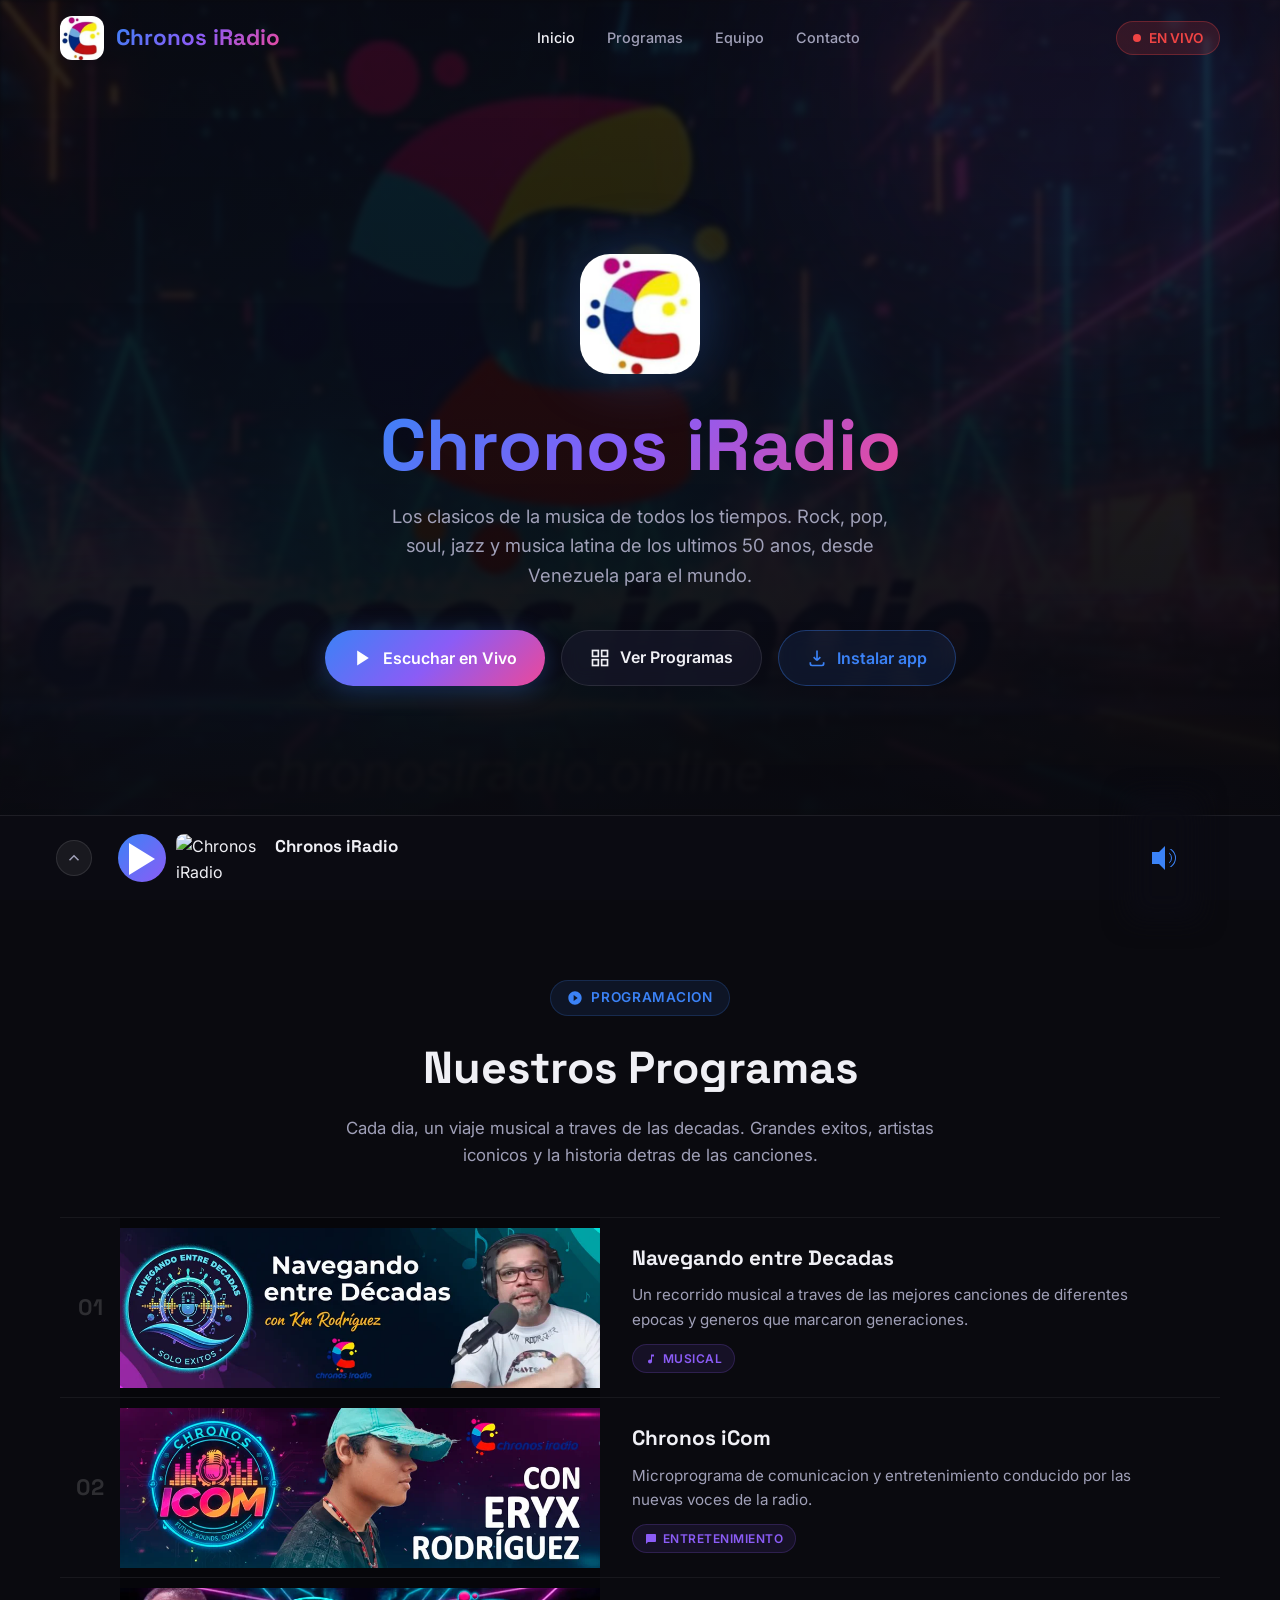
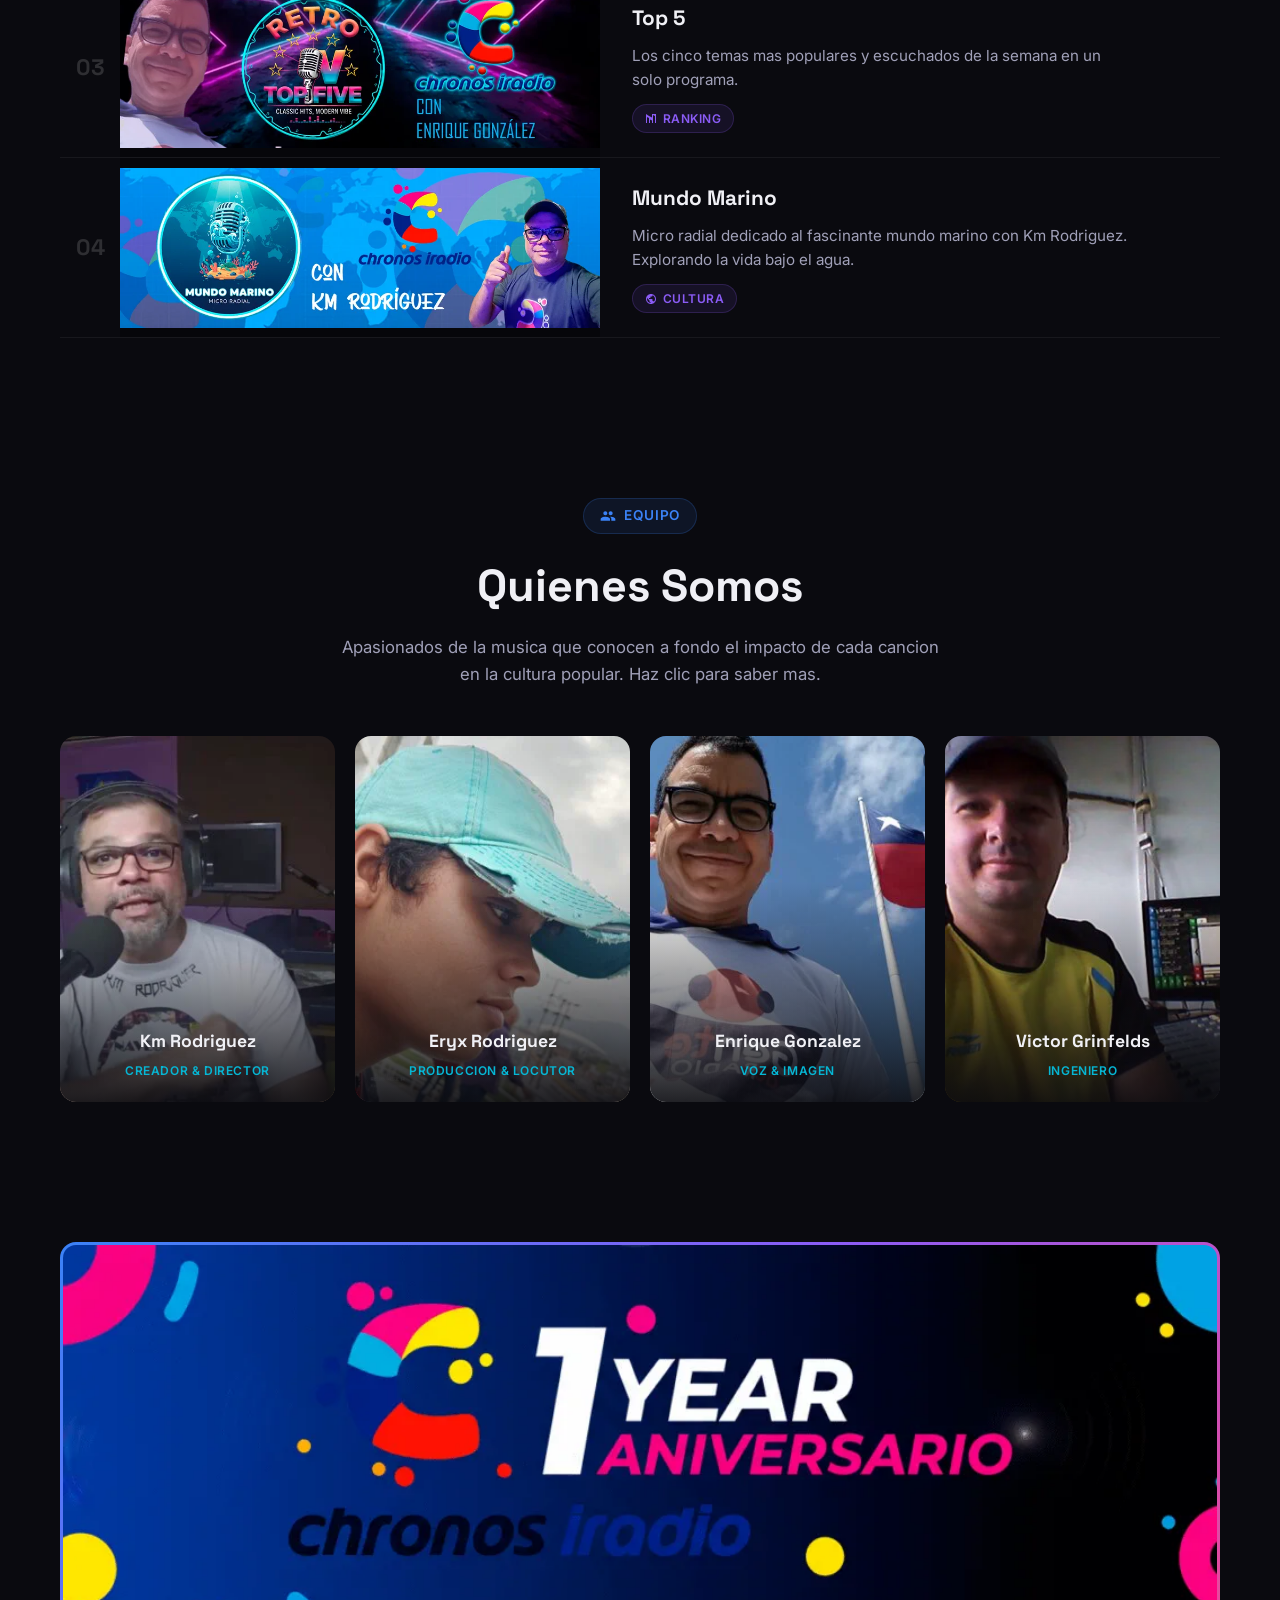
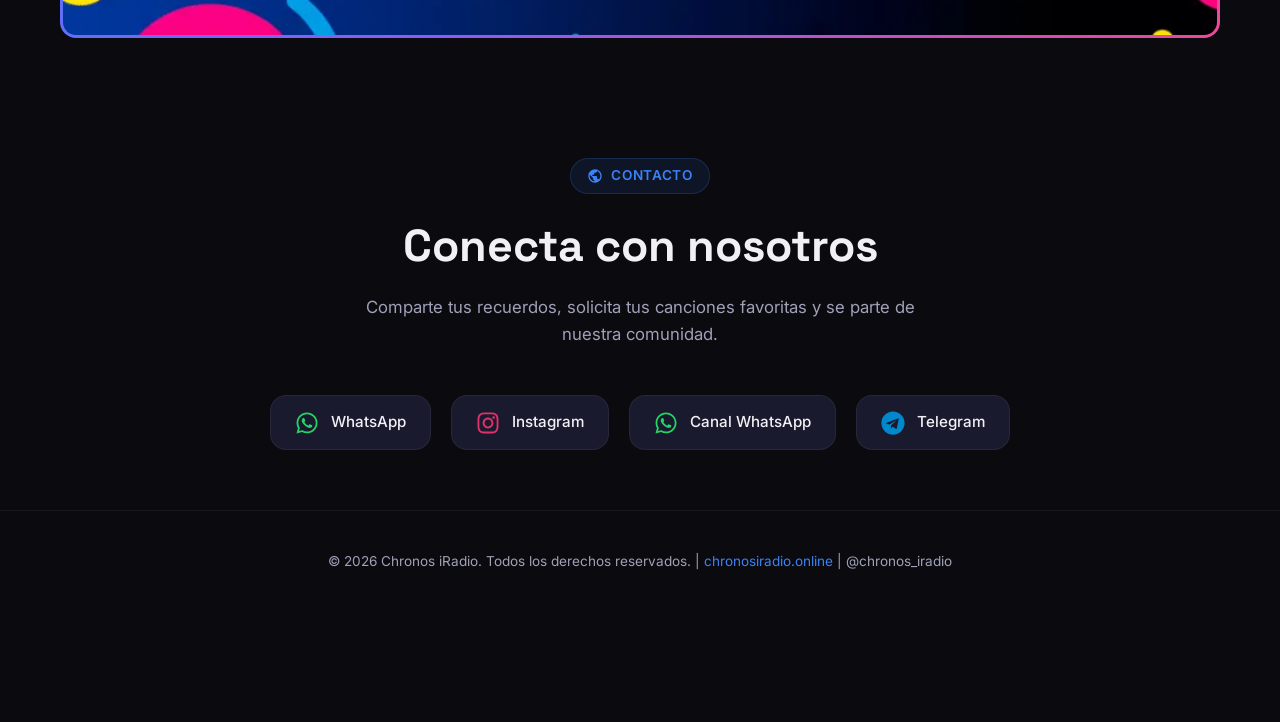
==== commit 5790d985: "revert: v1.3.1 — quita View Transition API; player slide-up CSS, equipo grid+modal - Player: animaci" ====
--- a/index.html
+++ b/index.html
@@ -272,73 +272,95 @@
                     Equipo
                 </span>
                 <h2>Quienes Somos</h2>
-                <p>Apasionados de la musica que conocen a fondo el impacto de cada cancion en la cultura popular.</p>
-            </div>
-
-            <div class="team-stage fade-up" id="teamStage">
-                <!-- Estado A: grid de cards (default) -->
-                <div class="team-grid" id="teamGrid">
-                    <button type="button" class="team-card stagger-1" data-team-idx="0" onclick="showTeamMember(0)" aria-label="Ver perfil de Km Rodriguez">
-                        <img class="team-card-img" src="assets/team/km-rodriguez.webp" alt="Km Rodriguez" width="300" height="400" loading="lazy" decoding="async">
-                        <div class="team-card-overlay"></div>
-                        <div class="team-card-label">
-                            <h3>Km Rodriguez</h3>
-                            <span>Creador & Director</span>
-                        </div>
-                        <div class="team-card-border"></div>
-                    </button>
-                    <button type="button" class="team-card stagger-2" data-team-idx="1" onclick="showTeamMember(1)" aria-label="Ver perfil de Eryx Rodriguez">
-                        <img class="team-card-img" src="assets/team/eryx-rodriguez.webp" alt="Eryx Rodriguez" width="300" height="400" loading="lazy" decoding="async">
-                        <div class="team-card-overlay"></div>
-                        <div class="team-card-label">
-                            <h3>Eryx Rodriguez</h3>
-                            <span>Produccion & Locutor</span>
-                        </div>
-                        <div class="team-card-border"></div>
-                    </button>
-                    <button type="button" class="team-card stagger-3" data-team-idx="2" onclick="showTeamMember(2)" aria-label="Ver perfil de Enrique Gonzalez">
-                        <img class="team-card-img" src="assets/team/enrique-gonzalez.webp" alt="Enrique Gonzalez" width="300" height="400" loading="lazy" decoding="async">
-                        <div class="team-card-overlay"></div>
-                        <div class="team-card-label">
-                            <h3>Enrique Gonzalez</h3>
-                            <span>Voz & Imagen</span>
-                        </div>
-                        <div class="team-card-border"></div>
-                    </button>
-                    <button type="button" class="team-card stagger-4" data-team-idx="3" onclick="showTeamMember(3)" aria-label="Ver perfil de Victor Grinfelds">
-                        <img class="team-card-img" src="assets/team/victor-grinfelds.webp" alt="Victor Grinfelds" width="300" height="400" loading="lazy" decoding="async">
-                        <div class="team-card-overlay"></div>
-                        <div class="team-card-label">
-                            <h3>Victor Grinfelds</h3>
-                            <span>Ingeniero</span>
-                        </div>
-                        <div class="team-card-border"></div>
-                    </button>
-                </div>
-
-                <!-- Estado B: detail con preview + thumbs (oculto por default) -->
-                <div class="team-detail" id="teamDetail" hidden>
-                    <button type="button" class="team-back" onclick="hideTeamMember()" aria-label="Volver al listado del equipo">
-                        <svg viewBox="0 0 24 24" fill="none" stroke="currentColor" stroke-width="2" aria-hidden="true"><line x1="19" y1="12" x2="5" y2="12"/><polyline points="12 19 5 12 12 5"/></svg>
-                        Volver
-                    </button>
-                    <article class="team-preview" id="teamPreview" role="tabpanel" aria-live="polite">
-                        <div class="team-preview-photo">
-                            <img id="teamPreviewImg" src="" alt="" width="800" height="500" decoding="async">
-                        </div>
-                        <div class="team-preview-info">
-                            <span class="team-preview-role" id="teamPreviewRole"></span>
-                            <h3 class="team-preview-name" id="teamPreviewName"></h3>
-                            <p class="team-preview-desc" id="teamPreviewDesc"></p>
-                        </div>
-                    </article>
-                    <div class="team-thumbs" id="teamThumbs" role="tablist" aria-label="Miembros del equipo">
-                        <!-- thumbs renderizados por JS desde teamData -->
-                    </div>
+                <p>Apasionados de la musica que conocen a fondo el impacto de cada cancion en la cultura popular. Haz clic para saber mas.</p>
+            </div>
+
+            <div class="team-grid">
+                <div class="team-card fade-up stagger-1" onclick="openModal(0)" onkeydown="if(event.key==='Enter')openModal(0)" role="button" tabindex="0" aria-label="Ver perfil de Km Rodriguez">
+                    <img class="team-card-img" src="assets/team/km-rodriguez.webp" alt="Km Rodriguez" width="300" height="400" loading="lazy" decoding="async">
+                    <div class="team-card-overlay"></div>
+                    <div class="team-card-label">
+                        <h3>Km Rodriguez</h3>
+                        <span>Creador & Director</span>
+                    </div>
+                    <div class="team-card-hint">
+                        <svg viewBox="0 0 24 24" fill="none" stroke="currentColor" stroke-width="2"><polyline points="15 3 21 3 21 9"/><line x1="21" y1="3" x2="14" y2="10"/></svg>
+                    </div>
+                    <div class="team-card-border"></div>
+                </div>
+
+                <div class="team-card fade-up stagger-2" onclick="openModal(1)" onkeydown="if(event.key==='Enter')openModal(1)" role="button" tabindex="0" aria-label="Ver perfil de Eryx Rodriguez">
+                    <img class="team-card-img" src="assets/team/eryx-rodriguez.webp" alt="Eryx Rodriguez" width="300" height="400" loading="lazy" decoding="async">
+                    <div class="team-card-overlay"></div>
+                    <div class="team-card-label">
+                        <h3>Eryx Rodriguez</h3>
+                        <span>Produccion & Locutor</span>
+                    </div>
+                    <div class="team-card-hint">
+                        <svg viewBox="0 0 24 24" fill="none" stroke="currentColor" stroke-width="2"><polyline points="15 3 21 3 21 9"/><line x1="21" y1="3" x2="14" y2="10"/></svg>
+                    </div>
+                    <div class="team-card-border"></div>
+                </div>
+
+                <div class="team-card fade-up stagger-3" onclick="openModal(2)" onkeydown="if(event.key==='Enter')openModal(2)" role="button" tabindex="0" aria-label="Ver perfil de Enrique Gonzalez">
+                    <img class="team-card-img" src="assets/team/enrique-gonzalez.webp" alt="Enrique Gonzalez" width="300" height="400" loading="lazy" decoding="async">
+                    <div class="team-card-overlay"></div>
+                    <div class="team-card-label">
+                        <h3>Enrique Gonzalez</h3>
+                        <span>Voz & Imagen</span>
+                    </div>
+                    <div class="team-card-hint">
+                        <svg viewBox="0 0 24 24" fill="none" stroke="currentColor" stroke-width="2"><polyline points="15 3 21 3 21 9"/><line x1="21" y1="3" x2="14" y2="10"/></svg>
+                    </div>
+                    <div class="team-card-border"></div>
+                </div>
+
+                <div class="team-card fade-up stagger-4" onclick="openModal(3)" onkeydown="if(event.key==='Enter')openModal(3)" role="button" tabindex="0" aria-label="Ver perfil de Victor Grinfelds">
+                    <img class="team-card-img" src="assets/team/victor-grinfelds.webp" alt="Victor Grinfelds" width="300" height="400" loading="lazy" decoding="async">
+                    <div class="team-card-overlay"></div>
+                    <div class="team-card-label">
+                        <h3>Victor Grinfelds</h3>
+                        <span>Ingeniero</span>
+                    </div>
+                    <div class="team-card-hint">
+                        <svg viewBox="0 0 24 24" fill="none" stroke="currentColor" stroke-width="2"><polyline points="15 3 21 3 21 9"/><line x1="21" y1="3" x2="14" y2="10"/></svg>
+                    </div>
+                    <div class="team-card-border"></div>
                 </div>
             </div>
         </div>
     </section>
+
+    <!-- Team Modal -->
+    <div class="modal-backdrop" id="teamModal" onclick="closeModal(event)" role="dialog" aria-modal="true" aria-labelledby="modalName">
+        <div class="modal-sibling modal-sibling-prev" id="siblingPrev" onclick="navigateModal(-1)" role="button" tabindex="0" aria-label="Miembro anterior">
+            <img class="modal-sibling-img" id="siblingPrevImg" src="" alt="" width="240" height="140" decoding="async">
+            <div class="modal-sibling-info">
+                <h4 id="siblingPrevName"></h4>
+                <span id="siblingPrevRole"></span>
+            </div>
+        </div>
+        <div class="modal-card" onclick="event.stopPropagation()">
+            <button class="modal-close" onclick="closeModal()" aria-label="Cerrar modal">
+                <svg viewBox="0 0 24 24" fill="none" stroke="currentColor" stroke-width="2" aria-hidden="true"><line x1="18" y1="6" x2="6" y2="18"/><line x1="6" y1="6" x2="18" y2="18"/></svg>
+            </button>
+            <div class="modal-img-wrap">
+                <img id="modalImg" src="" alt="" width="320" height="400" decoding="async">
+            </div>
+            <div class="modal-body">
+                <h2 id="modalName"></h2>
+                <div class="modal-role" id="modalRole"></div>
+                <p id="modalDesc"></p>
+            </div>
+        </div>
+        <div class="modal-sibling modal-sibling-next" id="siblingNext" onclick="navigateModal(1)" role="button" tabindex="0" aria-label="Miembro siguiente">
+            <img class="modal-sibling-img" id="siblingNextImg" src="" alt="" width="240" height="140" decoding="async">
+            <div class="modal-sibling-info">
+                <h4 id="siblingNextName"></h4>
+                <span id="siblingNextRole"></span>
+            </div>
+        </div>
+    </div>
 
     <!-- Anniversary -->
     <section class="anniversary">
--- a/styles.css
+++ b/styles.css
@@ -281,212 +281,174 @@
     outline-offset: 4px;
 }
 
-/* ===== EQUIPO — Estado B: detail (preview + thumbs) ===== */
-.team-stage { display: block; }
-.team-detail {
-    display: grid;
-    grid-template-columns: minmax(0, 1fr) 300px;
-    gap: 24px;
-    align-items: start;
-}
-.team-detail[hidden],
-.team-grid[hidden] { display: none; }
-
-.team-back {
-    grid-column: 1 / -1;
-    justify-self: start;
-    display: inline-flex;
-    align-items: center;
-    gap: 8px;
-    padding: 8px 14px 8px 10px;
-    background: rgba(255,255,255,0.04);
-    border: 1px solid rgba(255,255,255,0.08);
-    border-radius: 100px;
-    color: var(--text-secondary);
-    cursor: pointer;
-    font-size: 0.88rem;
-    font-weight: 500;
-    transition: background 0.2s ease, color 0.2s ease, transform 0.15s ease;
-}
-.team-back svg { width: 18px; height: 18px; }
-.team-back:hover {
-    background: rgba(255,255,255,0.08);
-    color: var(--text-primary);
-    transform: translateX(-2px);
-}
-.team-back:focus-visible {
-    outline: 2px solid var(--accent-blue);
-    outline-offset: 2px;
-}
-
-.team-preview {
+.team-card-hint {
+    position: absolute;
+    top: 12px;
+    right: 12px;
+    width: 32px; height: 32px;
+    border-radius: 50%;
+    background: rgba(0,0,0,0.5);
+    backdrop-filter: blur(8px);
+    display: flex;
+    align-items: center;
+    justify-content: center;
+    opacity: 0;
+    transform: scale(0.8);
+    transition: var(--transition);
+}
+.team-card:hover .team-card-hint { opacity: 1; transform: scale(1); }
+.team-card-hint svg { width: 16px; height: 16px; color: #fff; }
+
+/* ===== TEAM MODAL ===== */
+.modal-backdrop {
+    position: fixed;
+    inset: 0;
+    z-index: 300;
+    background: rgba(0,0,0,0);
+    backdrop-filter: blur(0px);
+    display: flex;
+    align-items: center;
+    justify-content: center;
+    pointer-events: none;
+    transition: background 0.4s ease, backdrop-filter 0.4s ease;
+}
+.modal-backdrop.active {
+    background: rgba(0,0,0,0.7);
+    backdrop-filter: blur(12px);
+    pointer-events: auto;
+}
+.modal-card {
+    display: flex;
+    max-width: 860px;
+    width: 52%;
+    max-height: 85vh;
+    border-radius: 20px;
+    overflow: hidden;
     background: var(--bg-card);
-    border-radius: var(--radius);
-    overflow: hidden;
-    border: 1px solid rgba(255,255,255,0.06);
+    border: 1px solid rgba(255,255,255,0.1);
+    box-shadow: 0 32px 80px rgba(0,0,0,0.5);
+    opacity: 0;
+    pointer-events: none;
     position: relative;
-    box-shadow: var(--shadow);
-}
-
-.team-preview-photo {
-    width: 100%;
-    aspect-ratio: 16/10;
+    transform: scale(0.85);
+    transition: transform 0.4s cubic-bezier(0.34, 1.56, 0.64, 1), opacity 0.3s ease;
+    z-index: 301;
+}
+.modal-backdrop.active .modal-card {
+    opacity: 1;
+    transform: scale(1);
+    pointer-events: auto;
+}
+.modal-img-wrap {
+    width: 320px;
+    flex-shrink: 0;
     position: relative;
     overflow: hidden;
-    background: var(--bg-secondary);
-}
-
-.team-preview-photo img {
+}
+.modal-img-wrap img {
     width: 100%;
     height: 100%;
     object-fit: cover;
-    object-position: center 25%;
+}
+.modal-body {
+    flex: 1;
+    padding: 40px 32px;
+    display: flex;
+    flex-direction: column;
+    justify-content: center;
+    overflow-y: auto;
+}
+.modal-body h2 {
+    font-family: 'Space Grotesk', sans-serif;
+    font-size: 1.6rem;
+    font-weight: 700;
+    margin-bottom: 4px;
+}
+.modal-role {
+    font-size: 0.85rem;
+    font-weight: 600;
+    color: var(--accent-cyan);
+    text-transform: uppercase;
+    letter-spacing: 0.05em;
+    margin-bottom: 20px;
+}
+.modal-body p {
+    font-size: 1rem;
+    color: var(--text-secondary);
+    line-height: 1.7;
+}
+.modal-close {
+    position: absolute;
+    top: 16px;
+    right: 16px;
+    width: 40px; height: 40px;
+    border-radius: 50%;
+    background: rgba(0,0,0,0.5);
+    backdrop-filter: blur(8px);
+    border: 1px solid rgba(255,255,255,0.1);
+    color: #fff;
+    display: flex;
+    align-items: center;
+    justify-content: center;
+    cursor: pointer;
+    transition: var(--transition);
+    z-index: 10;
+}
+.modal-close:hover {
+    background: rgba(239,68,68,0.4);
+    border-color: rgba(239,68,68,0.5);
+}
+.modal-close svg { width: 18px; height: 18px; }
+
+.modal-sibling {
+    position: fixed;
+    top: 50%;
+    transform: translateY(-50%) scale(0.65);
+    width: 240px;
+    border-radius: 14px;
+    overflow: hidden;
+    background: var(--bg-card);
+    border: 1px solid rgba(255,255,255,0.08);
+    box-shadow: 0 16px 48px rgba(0,0,0,0.4);
+    cursor: pointer;
+    z-index: 299;
+    pointer-events: none;
+    opacity: 0;
+    filter: blur(1.5px) brightness(0.7);
+    transition: opacity 0.2s ease, transform 0.2s ease, filter 0.2s ease;
+}
+.modal-backdrop.active .modal-sibling {
+    opacity: 0.55;
+    pointer-events: auto;
+    transition: opacity 0.4s ease 0.2s, transform 0.4s ease 0.2s, filter 0.3s ease 0.2s;
+}
+.modal-backdrop.active .modal-sibling:hover {
+    opacity: 0.9;
+    filter: blur(0px) brightness(1);
+    transform: translateY(-50%) scale(0.7);
+    transition: opacity 0.2s ease, transform 0.2s ease, filter 0.2s ease;
+}
+.modal-sibling-img {
+    width: 100%;
+    height: 140px;
+    object-fit: cover;
     display: block;
 }
-
-.team-preview-photo::after {
-    content: '';
-    position: absolute;
-    inset: 0;
-    background: linear-gradient(180deg, transparent 30%, rgba(10,10,15,0.92) 100%);
-    pointer-events: none;
-}
-
-.team-preview-info {
-    padding: 22px 28px 28px;
-    position: relative;
-}
-
-.team-preview-role {
-    display: inline-block;
-    font-size: 0.78rem;
-    font-weight: 700;
-    color: var(--accent-blue);
-    text-transform: uppercase;
-    letter-spacing: 0.08em;
-    margin-bottom: 8px;
-}
-
-.team-preview-name {
+.modal-sibling-info { padding: 10px 12px; }
+.modal-sibling-info h4 {
     font-family: 'Space Grotesk', sans-serif;
-    font-size: clamp(1.6rem, 3vw, 2rem);
-    font-weight: 700;
-    line-height: 1.15;
-    margin-bottom: 14px;
-    color: var(--text-primary);
-}
-
-.team-preview-desc {
-    font-size: 0.98rem;
-    line-height: 1.7;
-    color: var(--text-secondary);
-    margin: 0;
-}
-
-/* Thumbs verticales en desktop */
-.team-thumbs {
-    display: flex;
-    flex-direction: column;
-    gap: 8px;
-    max-height: 540px;
-    overflow-y: auto;
-    padding: 4px;
-    margin: -4px;
-}
-
-.team-thumb {
-    background: transparent;
-    border: 1px solid transparent;
-    padding: 8px;
-    border-radius: var(--radius-sm);
-    display: flex;
-    align-items: center;
-    gap: 12px;
-    width: 100%;
-    text-align: left;
-    cursor: pointer;
-    transition: background 0.2s ease, border-color 0.2s ease, transform 0.15s ease;
-    color: inherit;
-}
-
-.team-thumb:hover {
-    background: rgba(255,255,255,0.03);
-    border-color: rgba(255,255,255,0.06);
-}
-
-.team-thumb.active {
-    background: rgba(59,130,246,0.10);
-    border-color: rgba(59,130,246,0.32);
-}
-
-.team-thumb img {
-    width: 80px;
-    height: 100px;
-    border-radius: var(--radius-sm);
-    object-fit: cover;
-    object-position: center 25%;
-    flex-shrink: 0;
-    transition: opacity 0.2s ease;
-    opacity: 0.55;
-    display: block;
-}
-
-.team-thumb:hover img { opacity: 0.9; }
-.team-thumb.active img { opacity: 1; }
-
-.team-thumb-info {
-    display: flex;
-    flex-direction: column;
-    gap: 4px;
-    min-width: 0;
-    flex: 1;
-}
-
-.team-thumb-info strong {
-    font-family: 'Space Grotesk', sans-serif;
-    font-size: 0.95rem;
+    font-size: 0.8rem;
     font-weight: 600;
-    color: var(--text-secondary);
-    line-height: 1.2;
+    margin: 0 0 2px;
     white-space: nowrap;
     overflow: hidden;
     text-overflow: ellipsis;
-    transition: color 0.2s ease;
-}
-
-.team-thumb.active .team-thumb-info strong {
-    color: var(--text-primary);
-}
-
-.team-thumb-info em {
-    font-style: normal;
-    font-size: 0.72rem;
-    font-weight: 600;
-    color: var(--accent-blue);
+}
+.modal-sibling-info span {
+    font-size: 0.65rem;
+    color: var(--accent-cyan);
     text-transform: uppercase;
-    letter-spacing: 0.05em;
-    line-height: 1.3;
-    white-space: nowrap;
-    overflow: hidden;
-    text-overflow: ellipsis;
-}
-
-.team-thumb:focus-visible {
-    outline: 2px solid var(--accent-blue);
-    outline-offset: 2px;
-}
-
-/* ===== View Transition: customización opcional de la transición team-hero ===== */
-::view-transition-old(team-hero),
-::view-transition-new(team-hero) {
-    animation-duration: 0.45s;
-    animation-timing-function: cubic-bezier(0.22, 1, 0.36, 1);
-}
-
-::view-transition-old(fsp-hero),
-::view-transition-new(fsp-hero) {
-    animation-duration: 0.5s;
-    animation-timing-function: cubic-bezier(0.22, 1, 0.36, 1);
+    letter-spacing: 0.04em;
 }
 
 /* ===== ANNIVERSARY ===== */
@@ -635,34 +597,13 @@
     .schedule-img img { width: 100%; }
     .schedule-info { padding: 16px; }
 
-    /* Equipo: grid de cards a 2 columnas; detail stack vertical + thumbs scroll horizontal */
     .team-grid { grid-template-columns: repeat(2, 1fr); gap: 12px; }
-    .team-detail { grid-template-columns: 1fr; gap: 16px; }
-    .team-preview-photo { aspect-ratio: 4/3; }
-    .team-preview-info { padding: 18px 20px 22px; }
-    .team-thumbs {
-        flex-direction: row;
-        max-height: none;
-        overflow-x: auto;
-        overflow-y: hidden;
-        scroll-snap-type: x mandatory;
-        -webkit-overflow-scrolling: touch;
-        gap: 10px;
-        padding: 4px;
-        margin: -4px;
-    }
-    .team-thumb {
-        flex-direction: column;
-        flex-shrink: 0;
-        align-items: center;
-        min-width: 92px;
-        padding: 8px 6px;
-        scroll-snap-align: start;
-    }
-    .team-thumb img { width: 64px; height: 64px; border-radius: 50%; }
-    .team-thumb-info { align-items: center; text-align: center; gap: 2px; }
-    .team-thumb-info strong { font-size: 0.78rem; max-width: 90px; }
-    .team-thumb-info em { font-size: 0.62rem; max-width: 90px; }
+
+    .modal-card { flex-direction: column; width: 94%; max-width: 440px; max-height: 92vh; }
+    .modal-img-wrap { width: 100%; height: 42vh; max-height: 420px; }
+    .modal-body { padding: 24px 22px; }
+    .modal-body h2 { font-size: 1.35rem; }
+    .modal-sibling { display: none; }
 
     .social-link span { display: none; }
     .social-link { padding: 14px; }
@@ -676,6 +617,7 @@
 
 @media (max-width: 480px) {
     .hero h1 { font-size: 2.2rem; }
+    .team-grid { grid-template-columns: repeat(2, 1fr); }
 }
 
 /* ===== PLAYER BAR: botón expandir =====
@@ -712,15 +654,22 @@
 }
 
 /* ===== FULLSCREEN PLAYER ===== */
+/* Animación: slide-up desde el bottom. El panel entra translateY(100%) → 0. */
 .fsp {
     position: fixed;
     inset: 0;
     z-index: 500;
     pointer-events: none;
     opacity: 0;
-    transition: opacity 0.3s ease;
-}
-.fsp.active { pointer-events: auto; opacity: 1; }
+    transform: translateY(100%);
+    transition: opacity 0.35s ease, transform 0.45s cubic-bezier(0.22, 1, 0.36, 1);
+    will-change: transform, opacity;
+}
+.fsp.active {
+    pointer-events: auto;
+    opacity: 1;
+    transform: translateY(0);
+}
 
 /* ===== Página dedicada al player (player.html) ===== */
 body.player-only {
@@ -729,14 +678,12 @@
     height: 100vh;
     height: 100dvh;
 }
-body.player-only .fsp { z-index: 1; }
 body.player-only .fsp .fsp-close { display: none; }
-body.player-only .fsp-content { transform: none !important; }
 /* En player.html el widget se monta en .player-bar (igual que en index.html
    para que se inicialice idéntico y mis clicks sintéticos del slider
    funcionen), pero el fullscreen player con z-index 500 lo cubre por
    completo. El widget queda 100% funcional sin que el usuario lo vea. */
-body.player-only .fsp { z-index: 500; }
+body.player-only .fsp { z-index: 500; transform: none !important; opacity: 1 !important; }
 body.player-only .player-bar { z-index: 1; }
 body.player-only .player-expand { display: none; }
 
@@ -762,10 +709,7 @@
     flex-direction: column;
     align-items: center;
     justify-content: space-between;
-    transform: translateY(32px);
-    transition: transform 0.4s cubic-bezier(0.22, 1, 0.36, 1);
-}
-.fsp.active .fsp-content { transform: translateY(0); }
+}
 
 .fsp-top {
     width: 100%;
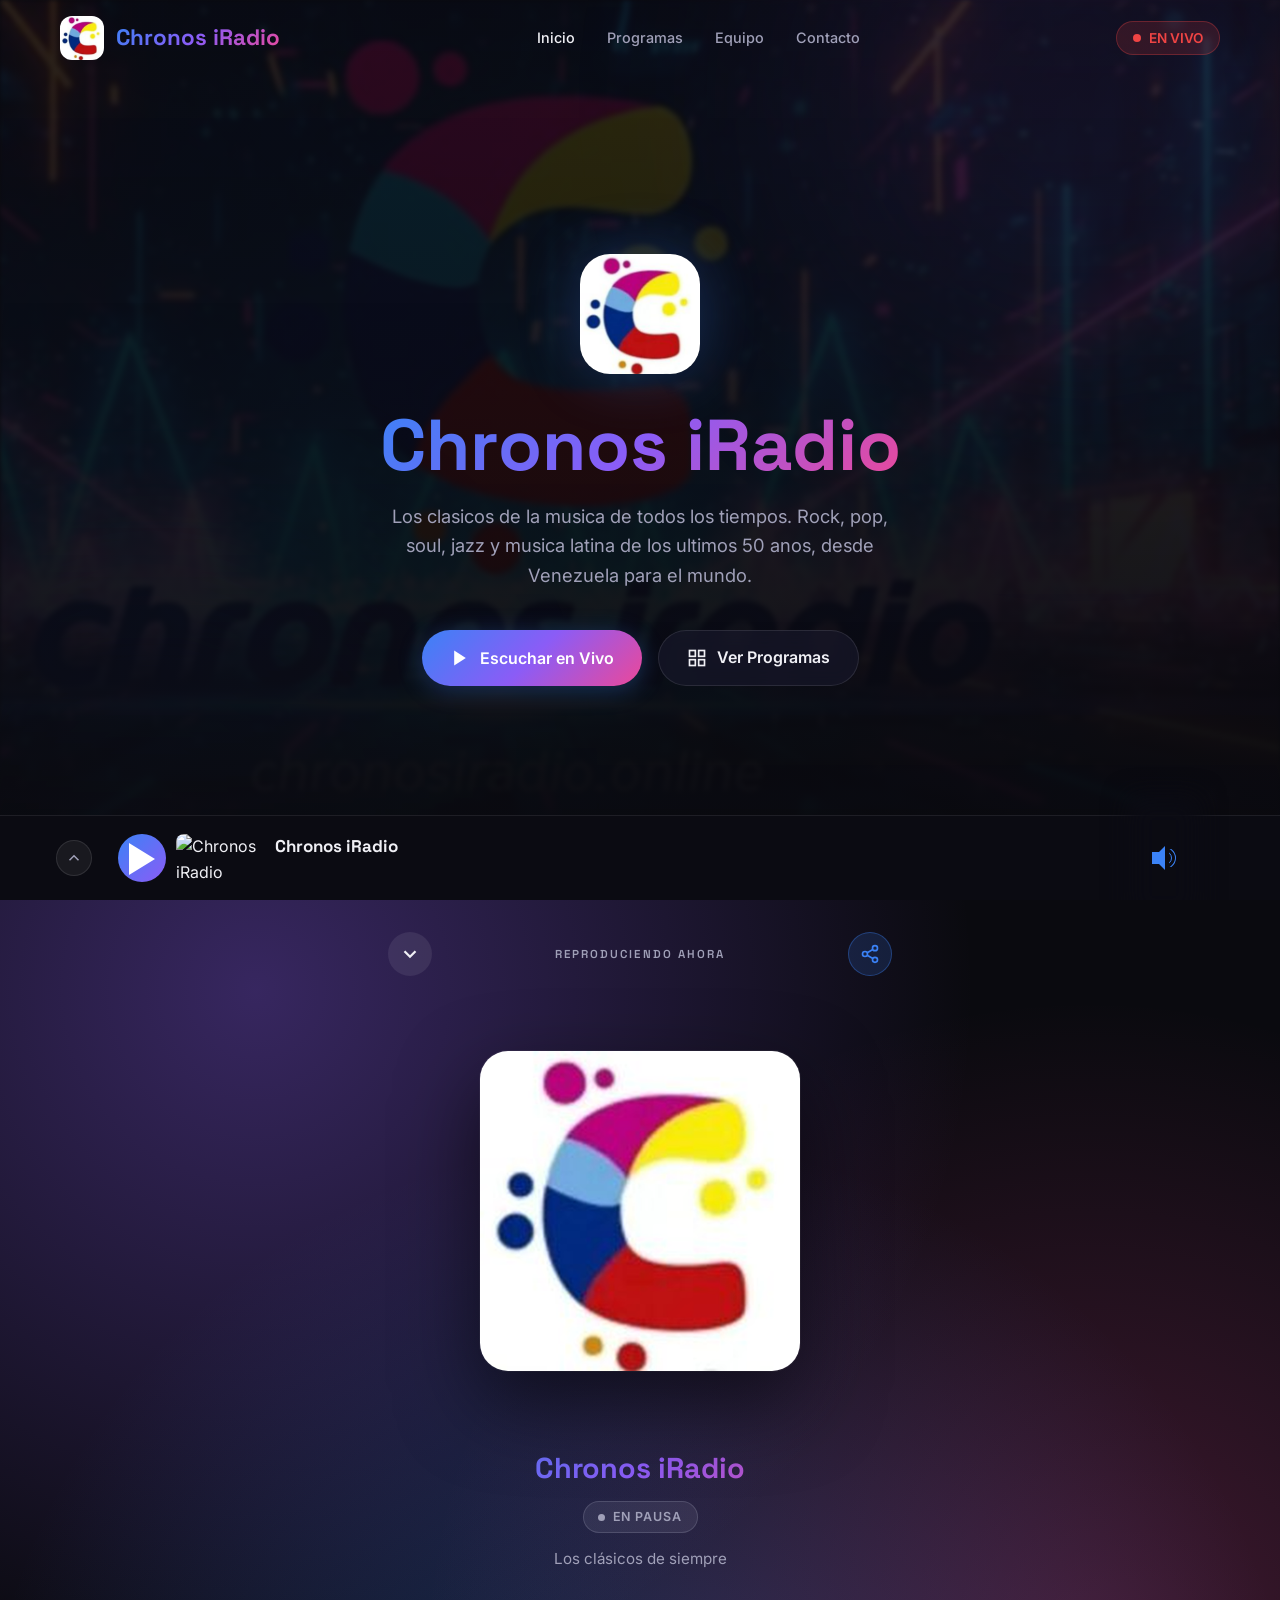
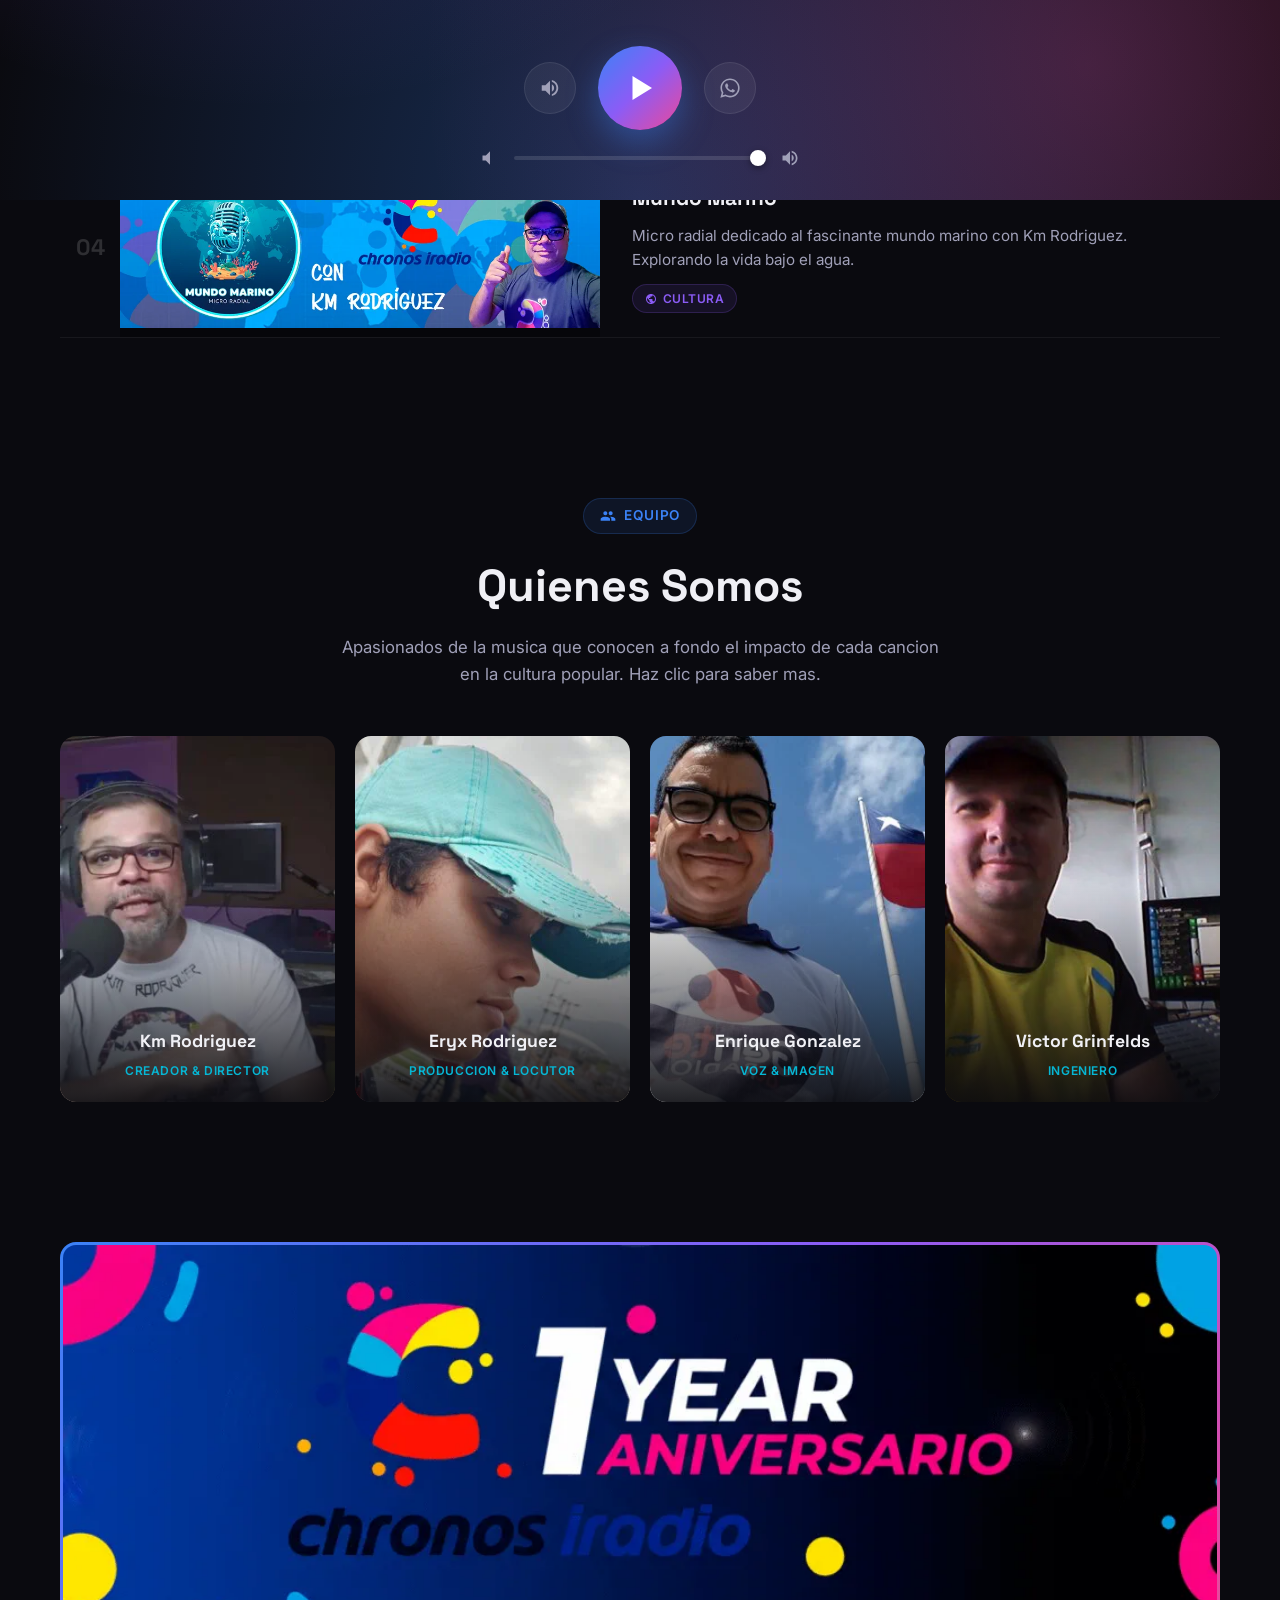
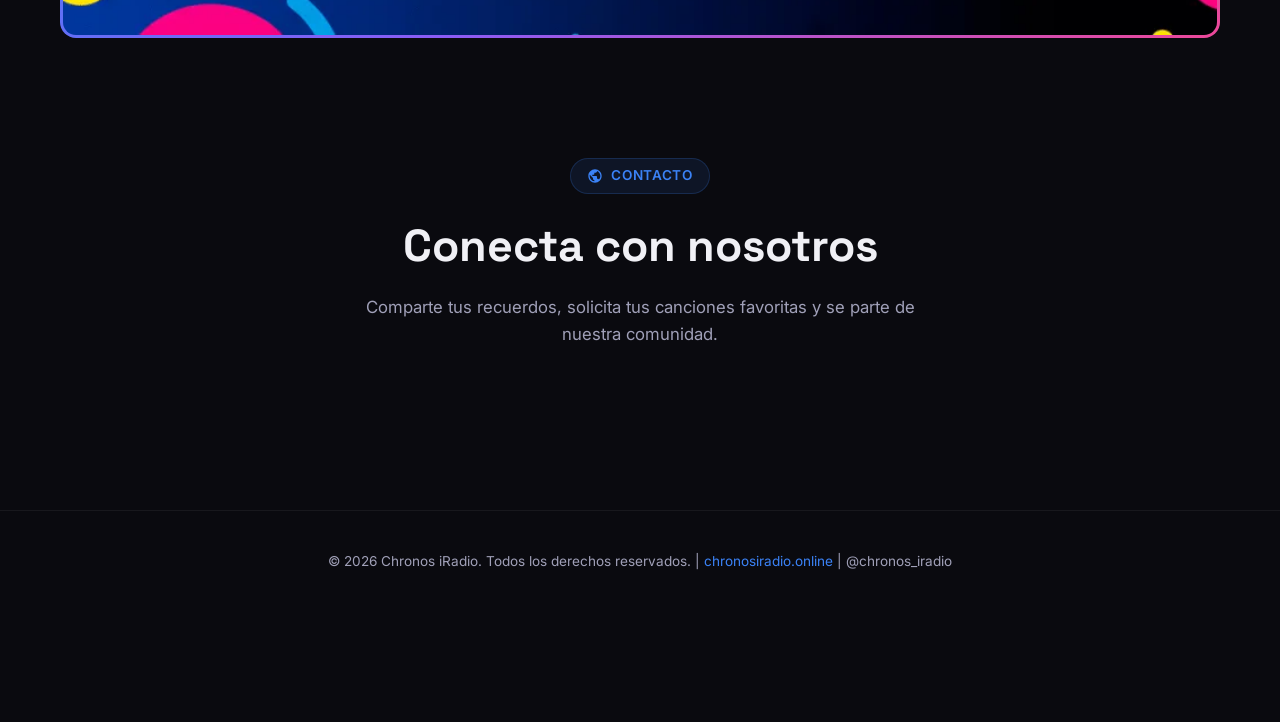
==== commit 88e1fc50: "remove(pwa): quita botón "Instalar app" del hero La detección de display-mode en Chrome resultó poco" ====
--- a/index.html
+++ b/index.html
@@ -179,10 +179,6 @@
                     <svg viewBox="0 0 24 24" fill="none" stroke="currentColor" stroke-width="2"><rect x="3" y="3" width="7" height="7"/><rect x="14" y="3" width="7" height="7"/><rect x="14" y="14" width="7" height="7"/><rect x="3" y="14" width="7" height="7"/></svg>
                     Ver Programas
                 </a>
-                <button type="button" class="btn btn-ghost" id="heroInstallBtn" data-install-cta onclick="installApp()" hidden>
-                    <svg viewBox="0 0 24 24" fill="none" stroke="currentColor" stroke-width="2" aria-hidden="true"><path d="M12 3v12m0 0l-4-4m4 4l4-4"/><path d="M4 17v2a2 2 0 0 0 2 2h12a2 2 0 0 0 2-2v-2"/></svg>
-                    Instalar app
-                </button>
             </div>
         </div>
     </section>
--- a/styles.css
+++ b/styles.css
@@ -78,8 +78,6 @@
 .btn-primary:hover { transform: translateY(-2px); box-shadow: 0 8px 32px rgba(59,130,246,0.4); }
 .btn-secondary { background: var(--bg-glass); color: var(--text-primary); border: 1px solid rgba(255,255,255,0.1); backdrop-filter: blur(10px); }
 .btn-secondary:hover { background: rgba(255,255,255,0.1); transform: translateY(-2px); }
-.btn-ghost { background: rgba(59,130,246,0.10); color: var(--accent-blue); border: 1px solid rgba(59,130,246,0.35); backdrop-filter: blur(10px); }
-.btn-ghost:hover { background: rgba(59,130,246,0.18); border-color: rgba(59,130,246,0.55); transform: translateY(-2px); }
 .btn svg { width: 20px; height: 20px; }
 
 /* ===== SECTION COMMON ===== */
@@ -654,20 +652,20 @@
 }
 
 /* ===== FULLSCREEN PLAYER ===== */
-/* Animación: slide-up desde el bottom. El panel entra translateY(100%) → 0. */
+/* Animación: slide-up desde el bottom. El panel entra translateY(100%) → 0.
+   No usamos opacity en .fsp porque rompería un eventual backdrop-filter por
+   stacking context, y el background del .fsp-backdrop ya es sólido. */
 .fsp {
     position: fixed;
     inset: 0;
     z-index: 500;
     pointer-events: none;
-    opacity: 0;
     transform: translateY(100%);
-    transition: opacity 0.35s ease, transform 0.45s cubic-bezier(0.22, 1, 0.36, 1);
-    will-change: transform, opacity;
+    transition: transform 0.45s cubic-bezier(0.22, 1, 0.36, 1);
+    will-change: transform;
 }
 .fsp.active {
     pointer-events: auto;
-    opacity: 1;
     transform: translateY(0);
 }
 
@@ -683,7 +681,7 @@
    para que se inicialice idéntico y mis clicks sintéticos del slider
    funcionen), pero el fullscreen player con z-index 500 lo cubre por
    completo. El widget queda 100% funcional sin que el usuario lo vea. */
-body.player-only .fsp { z-index: 500; transform: none !important; opacity: 1 !important; }
+body.player-only .fsp { z-index: 500; transform: none !important; }
 body.player-only .player-bar { z-index: 1; }
 body.player-only .player-expand { display: none; }
 
@@ -694,9 +692,7 @@
         radial-gradient(circle at 20% 10%, rgba(139,92,246,0.35), transparent 55%),
         radial-gradient(circle at 85% 85%, rgba(236,72,153,0.25), transparent 50%),
         radial-gradient(circle at 50% 100%, rgba(59,130,246,0.3), transparent 60%),
-        rgba(8,8,14,0.96);
-    backdrop-filter: blur(40px);
-    -webkit-backdrop-filter: blur(40px);
+        var(--bg-primary);
 }
 
 .fsp-content {
